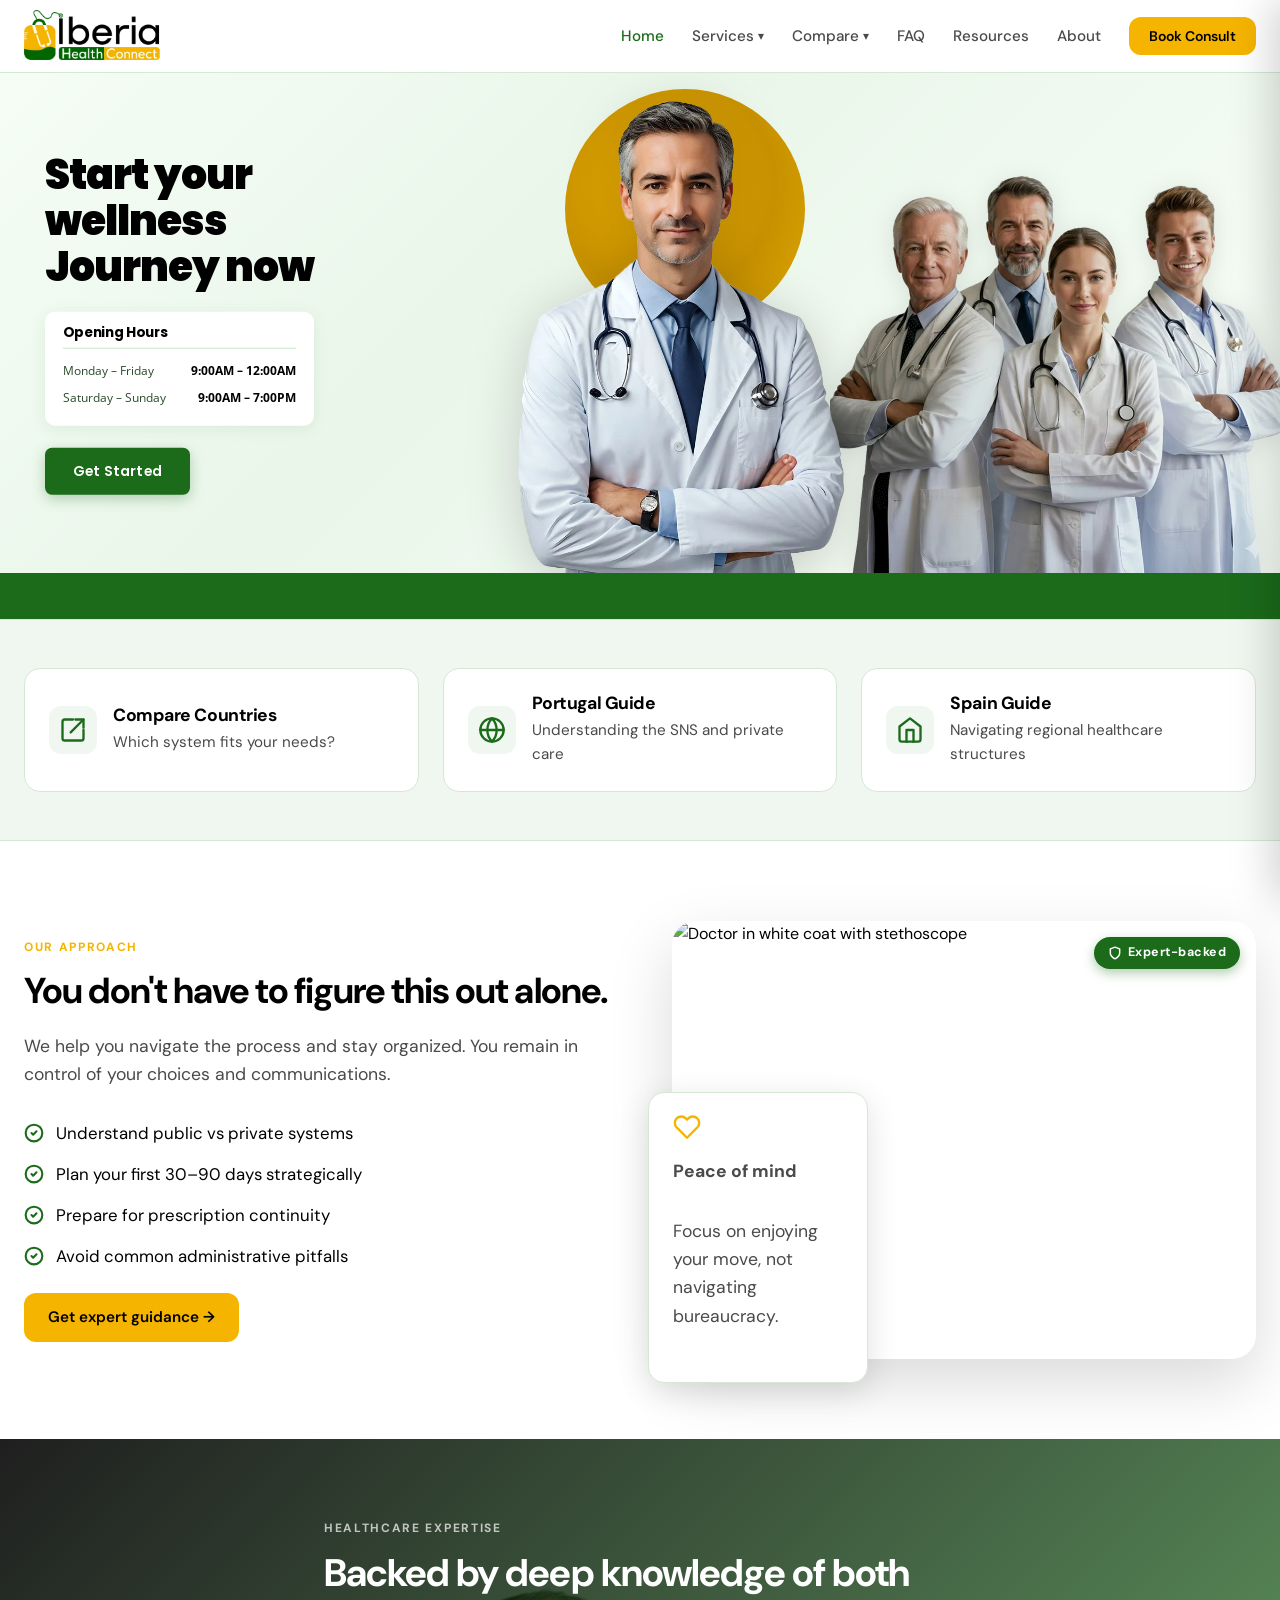
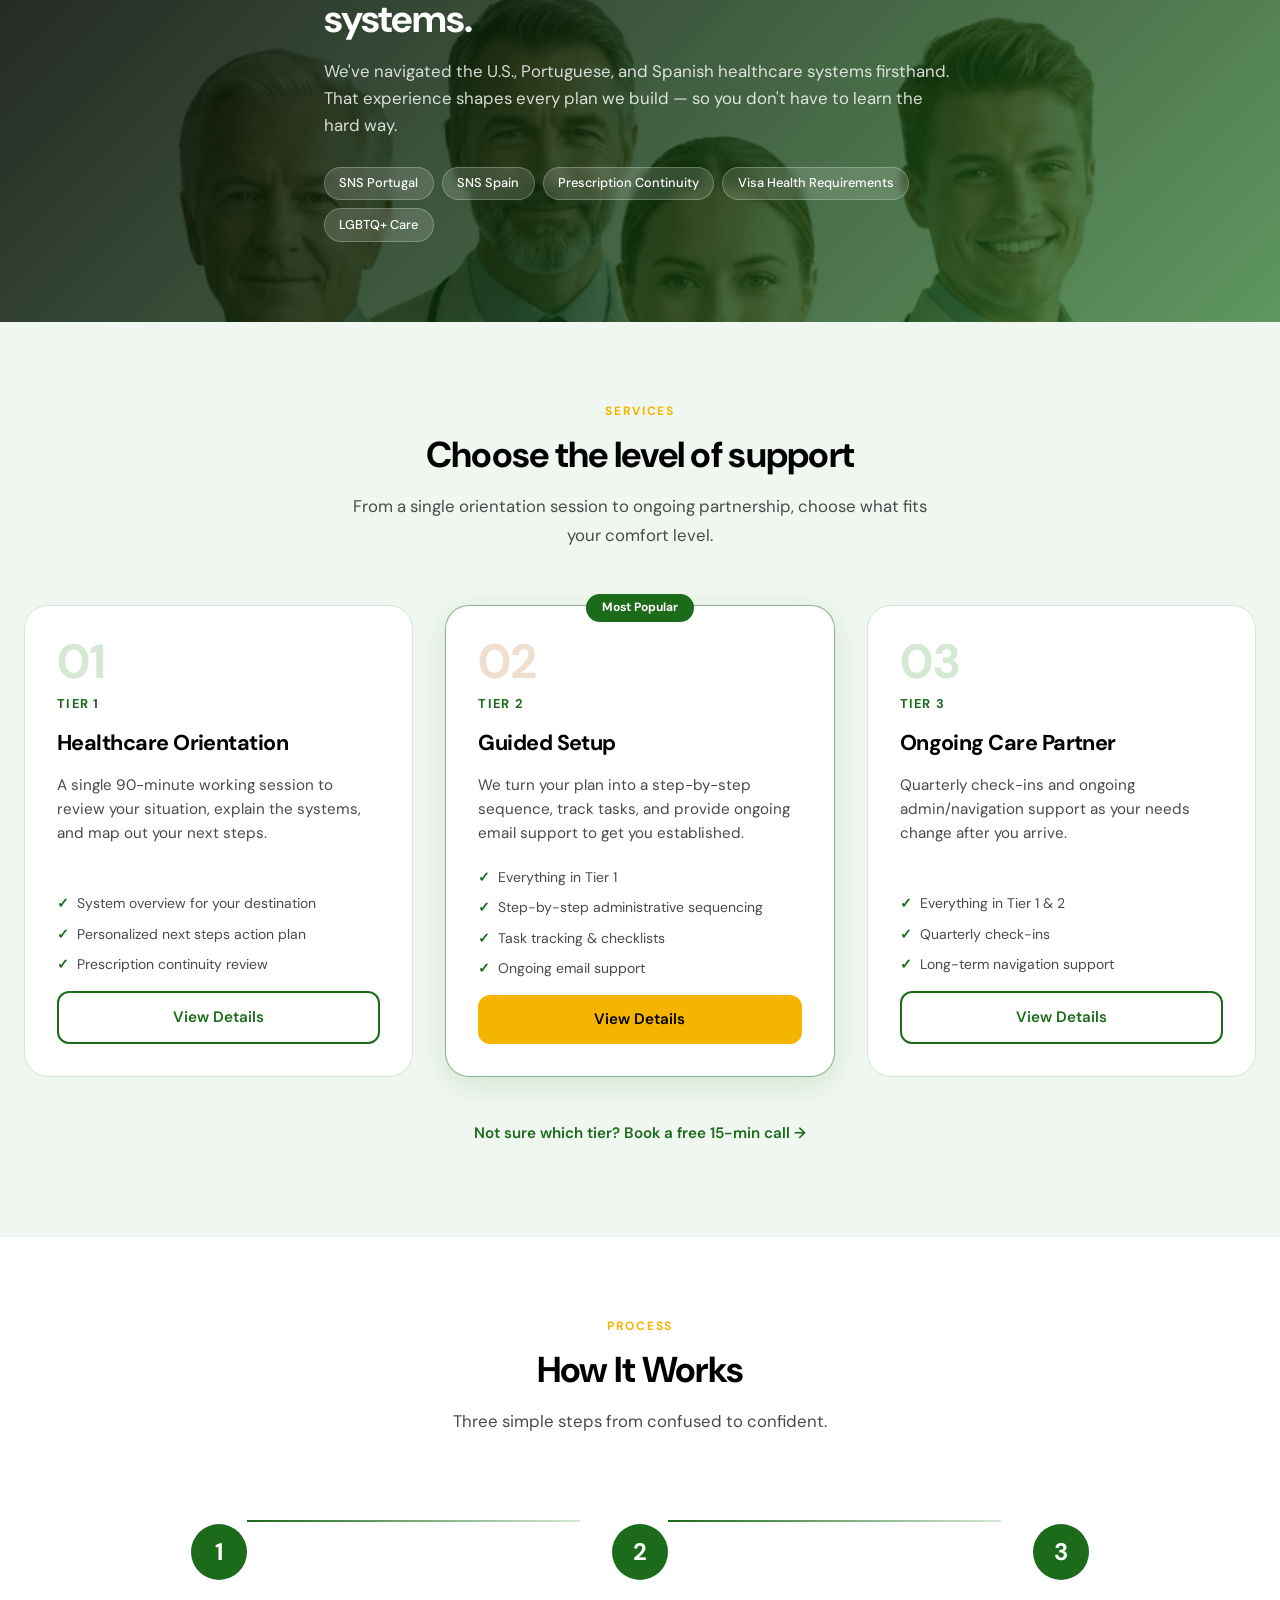
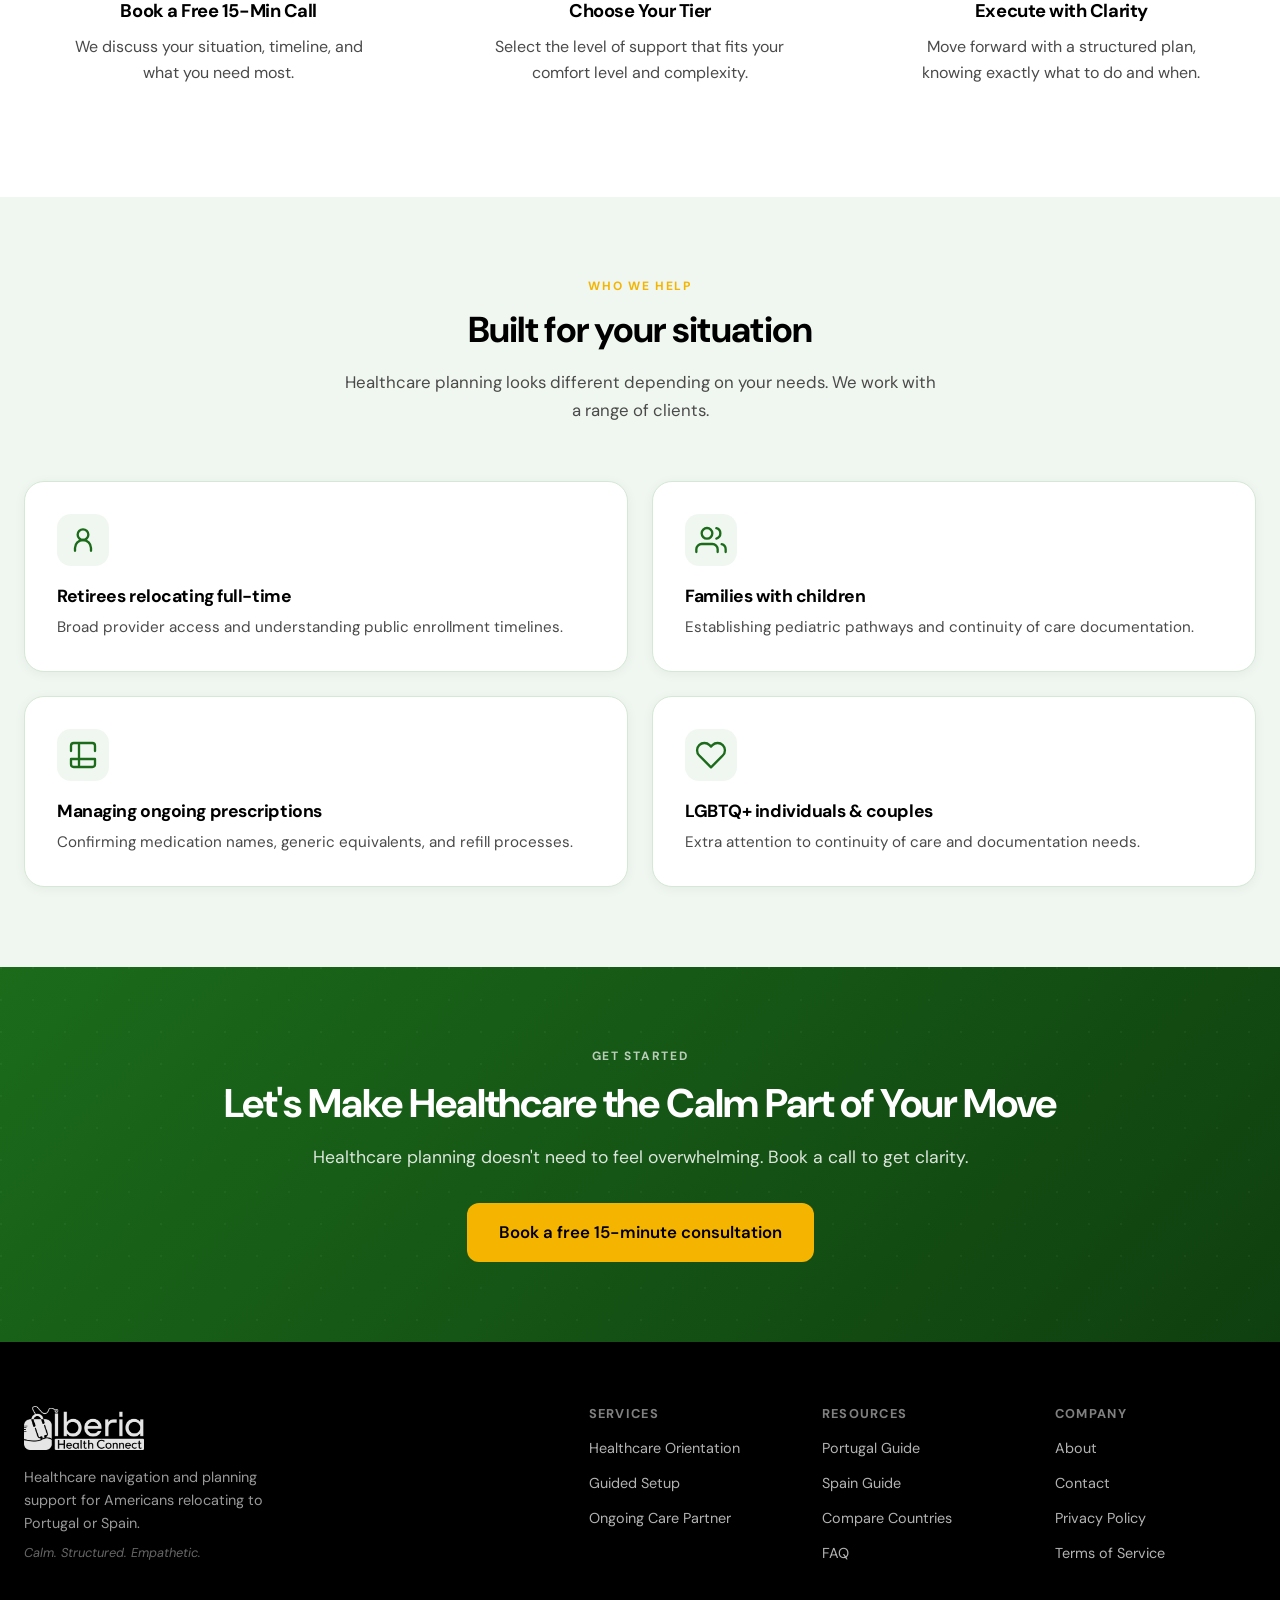
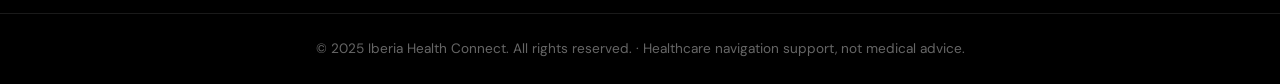
==== index.html @ 602926c0 "Apply Nekst font to all section headings across all pages" ====
<!DOCTYPE html>
<html lang="en">
<head>
  <meta charset="UTF-8" />
  <meta name="viewport" content="width=device-width, initial-scale=1.0" />
  <link rel="icon" type="image/svg+xml" href="favicon.svg" />
  <title>Iberia Health Connect – Healthcare for Americans in Portugal & Spain</title>
  <link rel="preconnect" href="https://fonts.googleapis.com">
  <link rel="preconnect" href="https://fonts.gstatic.com" crossorigin>
  <link href="https://fonts.googleapis.com/css2?family=DM+Sans:ital,opsz,wght@0,9..40,300..700;1,9..40,300..700&family=Playfair+Display:ital,wght@0,400..900;1,400..900&family=Poppins:wght@400;600;700;800;900&family=Open+Sans:wght@400;500;600&display=swap" rel="stylesheet">
  <link href="https://fonts.cdnfonts.com/css/nekst" rel="stylesheet">
  <!-- Performance: preload critical assets -->
  <link rel="preload" as="image" href="images/Background.webp" type="image/webp">
  <link rel="preload" as="image" href="images/doctor.webp" type="image/webp">
  <link rel="stylesheet" href="css/style.css" />
</head>
<body>

  <!-- ═══ NAVBAR ═══ -->
  <header class="navbar" id="navbar">
    <div class="container nav-inner">
      <a href="index.html" class="nav-logo">
        <img src="images/IBERIA HEALTH.webp" alt="Iberia Health Connect" class="logo-img" />
      </a>
      <nav class="nav-links" id="navLinks">
        <a href="index.html" class="nav-link active">Home</a>
        <div class="nav-dropdown">
          <button class="nav-link dropdown-btn">Services <span class="chevron">▾</span></button>
          <div class="dropdown-menu">
            <a href="services/healthcare-orientation.html">Tier 1: Healthcare Orientation</a>
            <a href="services/guided-setup.html">Tier 2: Guided Setup</a>
            <a href="services/ongoing-care-partner.html">Tier 3: Ongoing Care Partner</a>
          </div>
        </div>
        <div class="nav-dropdown">
          <button class="nav-link dropdown-btn">Compare <span class="chevron">▾</span></button>
          <div class="dropdown-menu">
            <a href="portugal-vs-spain.html">Portugal vs Spain Comparison</a>
            <a href="portugal-guide.html">Portugal Healthcare Guide</a>
            <a href="spain-guide.html">Spain Healthcare Guide</a>
          </div>
        </div>
        <a href="faq.html" class="nav-link">FAQ</a>
        <a href="resources.html" class="nav-link">Resources</a>
        <a href="about.html" class="nav-link">About</a>
        <a href="contact.html" class="btn btn-accent nav-cta">Book Consult</a>
      </nav>
      <button class="hamburger" id="hamburger" aria-label="Toggle menu">
        <span></span><span></span><span></span>
      </button>
    </div>
  </header>

  <!-- Mobile drawer -->
  <div class="mobile-menu" id="mobileMenu" role="dialog" aria-label="Navigation menu">
    <div class="mobile-menu-header">
      <img src="images/IBERIA HEALTH.webp" alt="Iberia Health Connect" class="mobile-menu-logo" />
      <button class="mobile-menu-close" id="mobileClose" aria-label="Close menu">
        <svg xmlns="http://www.w3.org/2000/svg" width="20" height="20" viewBox="0 0 24 24" fill="none" stroke="currentColor" stroke-width="2.5" stroke-linecap="round" stroke-linejoin="round"><path d="M18 6 6 18"/><path d="m6 6 12 12"/></svg>
      </button>
    </div>
    <div class="mobile-menu-body">
      <div class="mobile-menu-cta">
        <a href="contact.html" class="btn btn-accent btn-block">Book a Free Consult</a>
      </div>
      <a href="index.html" class="mobile-link">Home</a>
      <div class="mobile-section-label">Services</div>
      <a href="services/healthcare-orientation.html" class="mobile-link">Tier 1: Healthcare Orientation</a>
      <a href="services/guided-setup.html" class="mobile-link">Tier 2: Guided Setup</a>
      <a href="services/ongoing-care-partner.html" class="mobile-link">Tier 3: Ongoing Care Partner</a>
      <div class="mobile-section-label">Compare</div>
      <a href="portugal-vs-spain.html" class="mobile-link">Portugal vs Spain</a>
      <a href="portugal-guide.html" class="mobile-link">Portugal Guide</a>
      <a href="spain-guide.html" class="mobile-link">Spain Guide</a>
      <div class="mobile-section-label">More</div>
      <a href="faq.html" class="mobile-link">FAQ</a>
      <a href="resources.html" class="mobile-link">Resources</a>
      <a href="about.html" class="mobile-link">About</a>
      <a href="contact.html" class="mobile-link">Contact</a>
    </div>
  </div>

  <!-- ═══ HERO ═══ -->
  <section class="hero" id="hero">

    <!-- Layer 1: yellow halo circle -->
    <div class="yellow-circle" aria-hidden="true"></div>

    <!-- Layer 2: group of doctors (right, behind solo) -->
    <img
      class="doc-group"
      src="images/Gemini_Generated_Image_xpxgpuxpxgpuxpxg copy (1).webp"
      alt="Medical team"
    />

    <!-- Layer 3: solo doctor (centre-right, front) -->
    <img
      class="doc-solo"
      src="images/doctor.webp"
      alt="Lead physician"
    />

    <!-- Far left: headline + opening hours + CTA -->
    <div class="hero-text">
      <h1>Start your<br>wellness<br>Journey now</h1>
      <div class="opening-hours">
        <h3>Opening Hours</h3>
        <table>
          <tr>
            <td>Monday – Friday</td>
            <td>9:00AM – 12:00AM</td>
          </tr>
          <tr>
            <td>Saturday – Sunday</td>
            <td>9:00AM – 7:00PM</td>
          </tr>
        </table>
      </div>
      <a href="contact.html" class="btn-start">Get Started</a>
    </div>

  </section>

  <!-- Bottom green strip -->
  <div class="green-strip" aria-hidden="true"></div>

  <!-- ═══ QUICK LINKS STRIP ═══ -->
  <section class="quick-links">
    <div class="container">
      <div class="quick-grid">
        <a href="portugal-vs-spain.html" class="quick-card reveal-up" style="animation-delay:.05s">
          <div class="quick-icon">
            <svg xmlns="http://www.w3.org/2000/svg" width="28" height="28" viewBox="0 0 24 24" fill="none" stroke="currentColor" stroke-width="2" stroke-linecap="round" stroke-linejoin="round" style="color:var(--primary)"><path d="M12 3H5a2 2 0 0 0-2 2v14a2 2 0 0 0 2 2h14a2 2 0 0 0 2-2v-7"/><path d="M14 3h7v7"/><path d="M10 14 21 3"/></svg>
          </div>
          <div>
            <h3>Compare Countries <span class="arrow">→</span></h3>
            <p>Which system fits your needs?</p>
          </div>
        </a>
        <a href="portugal-guide.html" class="quick-card reveal-up" style="animation-delay:.15s">
          <div class="quick-icon">
            <svg xmlns="http://www.w3.org/2000/svg" width="28" height="28" viewBox="0 0 24 24" fill="none" stroke="currentColor" stroke-width="2" stroke-linecap="round" stroke-linejoin="round" style="color:var(--primary)"><circle cx="12" cy="12" r="10"/><path d="M12 2a14.5 14.5 0 0 0 0 20 14.5 14.5 0 0 0 0-20"/><path d="M2 12h20"/></svg>
          </div>
          <div>
            <h3>Portugal Guide <span class="arrow">→</span></h3>
            <p>Understanding the SNS and private care</p>
          </div>
        </a>
        <a href="spain-guide.html" class="quick-card reveal-up" style="animation-delay:.25s">
          <div class="quick-icon">
            <svg xmlns="http://www.w3.org/2000/svg" width="28" height="28" viewBox="0 0 24 24" fill="none" stroke="currentColor" stroke-width="2" stroke-linecap="round" stroke-linejoin="round" style="color:var(--primary)"><path d="M3 9l9-7 9 7v11a2 2 0 0 1-2 2H5a2 2 0 0 1-2-2z"/><polyline points="9 22 9 12 15 12 15 22"/></svg>
          </div>
          <div>
            <h3>Spain Guide <span class="arrow">→</span></h3>
            <p>Navigating regional healthcare structures</p>
          </div>
        </a>
      </div>
    </div>
  </section>

  <!-- ═══ OUR APPROACH ═══ -->
  <section class="section" id="about-section">
    <div class="container two-col">
      <div class="col reveal-right">
        <div class="section-eyebrow">Our Approach</div>
        <h2 class="serif">You don't have to figure this out alone.</h2>
        <p class="text-muted">We help you navigate the process and stay organized. You remain in control of your choices and communications.</p>
        <ul class="check-list">
          <li>
            <svg xmlns="http://www.w3.org/2000/svg" width="20" height="20" viewBox="0 0 24 24" fill="none" stroke="currentColor" stroke-width="2.5" stroke-linecap="round" stroke-linejoin="round" style="color:var(--primary);flex-shrink:0;margin-top:2px"><circle cx="12" cy="12" r="10"/><path d="m9 12 2 2 4-4"/></svg>
            Understand public vs private systems
          </li>
          <li>
            <svg xmlns="http://www.w3.org/2000/svg" width="20" height="20" viewBox="0 0 24 24" fill="none" stroke="currentColor" stroke-width="2.5" stroke-linecap="round" stroke-linejoin="round" style="color:var(--primary);flex-shrink:0;margin-top:2px"><circle cx="12" cy="12" r="10"/><path d="m9 12 2 2 4-4"/></svg>
            Plan your first 30–90 days strategically
          </li>
          <li>
            <svg xmlns="http://www.w3.org/2000/svg" width="20" height="20" viewBox="0 0 24 24" fill="none" stroke="currentColor" stroke-width="2.5" stroke-linecap="round" stroke-linejoin="round" style="color:var(--primary);flex-shrink:0;margin-top:2px"><circle cx="12" cy="12" r="10"/><path d="m9 12 2 2 4-4"/></svg>
            Prepare for prescription continuity
          </li>
          <li>
            <svg xmlns="http://www.w3.org/2000/svg" width="20" height="20" viewBox="0 0 24 24" fill="none" stroke="currentColor" stroke-width="2.5" stroke-linecap="round" stroke-linejoin="round" style="color:var(--primary);flex-shrink:0;margin-top:2px"><circle cx="12" cy="12" r="10"/><path d="m9 12 2 2 4-4"/></svg>
            Avoid common administrative pitfalls
          </li>
        </ul>
        <a href="contact.html" class="btn btn-accent mt-6">Get expert guidance →</a>
      </div>
      <div class="col reveal-left">
        <div class="img-card">
          <img src="https://images.unsplash.com/photo-1612349317150-e413f6a5b16d?w=900&q=80" alt="Doctor in white coat with stethoscope" class="rounded-img" loading="lazy" />
          <div class="expert-badge">
            <svg xmlns="http://www.w3.org/2000/svg" width="14" height="14" viewBox="0 0 24 24" fill="none" stroke="currentColor" stroke-width="2.5" stroke-linecap="round" stroke-linejoin="round"><path d="M12 22s8-4 8-10V5l-8-3-8 3v7c0 6 8 10 8 10z"/></svg>
            Expert-backed
          </div>
          <div class="float-badge">
            <div class="float-badge-icon">
              <svg xmlns="http://www.w3.org/2000/svg" width="28" height="28" viewBox="0 0 24 24" fill="none" stroke="currentColor" stroke-width="2" stroke-linecap="round" stroke-linejoin="round" style="color:var(--accent)"><path d="M20.84 4.61a5.5 5.5 0 0 0-7.78 0L12 5.67l-1.06-1.06a5.5 5.5 0 0 0-7.78 7.78l1.06 1.06L12 21.23l7.78-7.78 1.06-1.06a5.5 5.5 0 0 0 0-7.78z"/></svg>
            </div>
            <p class="badge-title">Peace of mind</p>
            <p class="badge-sub">Focus on enjoying your move, not navigating bureaucracy.</p>
          </div>
        </div>
      </div>
    </div>
  </section>

  <!-- ═══ EXPERTISE BANNER ═══ -->
  <section class="expertise-banner">
    <div class="expertise-bg">
      <img src="images/Gemini_Generated_Image_xpxgpuxpxgpuxpxg copy (1).webp" alt="Healthcare professionals" class="expertise-img" loading="lazy" />
      <div class="expertise-overlay"></div>
    </div>
    <div class="container expertise-content">
      <div class="expertise-text reveal-up">
        <div class="section-eyebrow light">Healthcare Expertise</div>
        <h2 class="serif expertise-title">Backed by deep knowledge of both systems.</h2>
        <p>We've navigated the U.S., Portuguese, and Spanish healthcare systems firsthand. That experience shapes every plan we build — so you don't have to learn the hard way.</p>
        <div class="expertise-pills">
          <span class="pill">SNS Portugal</span>
          <span class="pill">SNS Spain</span>
          <span class="pill">Prescription Continuity</span>
          <span class="pill">Visa Health Requirements</span>
          <span class="pill">LGBTQ+ Care</span>
        </div>
      </div>
    </div>
  </section>

  <!-- ═══ SERVICES TIERS ═══ -->
  <section class="section bg-secondary" id="services">
    <div class="container">
      <div class="section-header reveal-up">
        <div class="section-eyebrow">Services</div>
        <h2 class="serif">Choose the level of support</h2>
        <p class="text-muted">From a single orientation session to ongoing partnership, choose what fits your comfort level.</p>
      </div>
      <div class="tiers-grid">
        <div class="tier-card reveal-up" style="animation-delay:.05s">
          <div class="tier-num">01</div>
          <div class="tier-label">Tier 1</div>
          <h3>Healthcare Orientation</h3>
          <p>A single 90-minute working session to review your situation, explain the systems, and map out your next steps.</p>
          <ul class="tier-features">
            <li>System overview for your destination</li>
            <li>Personalized next steps action plan</li>
            <li>Prescription continuity review</li>
          </ul>
          <a href="services/healthcare-orientation.html" class="btn btn-outline mt-auto">View Details</a>
        </div>
        <div class="tier-card tier-featured reveal-up" style="animation-delay:.15s">
          <div class="most-popular">Most Popular</div>
          <div class="tier-num accent">02</div>
          <div class="tier-label">Tier 2</div>
          <h3>Guided Setup</h3>
          <p>We turn your plan into a step-by-step sequence, track tasks, and provide ongoing email support to get you established.</p>
          <ul class="tier-features">
            <li>Everything in Tier 1</li>
            <li>Step-by-step administrative sequencing</li>
            <li>Task tracking &amp; checklists</li>
            <li>Ongoing email support</li>
          </ul>
          <a href="services/guided-setup.html" class="btn btn-accent mt-auto">View Details</a>
        </div>
        <div class="tier-card reveal-up" style="animation-delay:.25s">
          <div class="tier-num">03</div>
          <div class="tier-label">Tier 3</div>
          <h3>Ongoing Care Partner</h3>
          <p>Quarterly check-ins and ongoing admin/navigation support as your needs change after you arrive.</p>
          <ul class="tier-features">
            <li>Everything in Tier 1 &amp; 2</li>
            <li>Quarterly check-ins</li>
            <li>Long-term navigation support</li>
          </ul>
          <a href="services/ongoing-care-partner.html" class="btn btn-outline mt-auto">View Details</a>
        </div>
      </div>
      <div class="text-center mt-8">
        <a href="contact.html" class="btn btn-ghost">Not sure which tier? Book a free 15-min call →</a>
      </div>
    </div>
  </section>

  <!-- ═══ HOW IT WORKS ═══ -->
  <section class="section" id="how">
    <div class="container">
      <div class="section-header reveal-up">
        <div class="section-eyebrow">Process</div>
        <h2 class="serif">How It Works</h2>
        <p class="text-muted">Three simple steps from confused to confident.</p>
      </div>
      <div class="steps-grid">
        <div class="step reveal-up" style="animation-delay:.05s">
          <div class="step-num">1</div>
          <div class="step-connector"></div>
          <h4>Book a Free 15-Min Call</h4>
          <p>We discuss your situation, timeline, and what you need most.</p>
        </div>
        <div class="step reveal-up" style="animation-delay:.15s">
          <div class="step-num">2</div>
          <div class="step-connector"></div>
          <h4>Choose Your Tier</h4>
          <p>Select the level of support that fits your comfort level and complexity.</p>
        </div>
        <div class="step reveal-up" style="animation-delay:.25s">
          <div class="step-num">3</div>
          <h4>Execute with Clarity</h4>
          <p>Move forward with a structured plan, knowing exactly what to do and when.</p>
        </div>
      </div>
    </div>
  </section>

  <!-- ═══ WHO WE HELP ═══ -->
  <section class="section bg-secondary">
    <div class="container">
      <div class="section-header reveal-up">
        <div class="section-eyebrow">Who We Help</div>
        <h2 class="serif">Built for your situation</h2>
        <p class="text-muted">Healthcare planning looks different depending on your needs. We work with a range of clients.</p>
      </div>
      <div class="who-grid">
        <div class="who-card reveal-up" style="animation-delay:.05s">
          <div class="who-icon">
            <svg xmlns="http://www.w3.org/2000/svg" width="32" height="32" viewBox="0 0 24 24" fill="none" stroke="currentColor" stroke-width="1.75" stroke-linecap="round" stroke-linejoin="round" style="color:var(--primary)"><circle cx="12" cy="8" r="4"/><path d="M6 20v-2a6 6 0 0 1 12 0v2"/></svg>
          </div>
          <h4>Retirees relocating full-time</h4>
          <p>Broad provider access and understanding public enrollment timelines.</p>
        </div>
        <div class="who-card reveal-up" style="animation-delay:.1s">
          <div class="who-icon">
            <svg xmlns="http://www.w3.org/2000/svg" width="32" height="32" viewBox="0 0 24 24" fill="none" stroke="currentColor" stroke-width="1.75" stroke-linecap="round" stroke-linejoin="round" style="color:var(--primary)"><path d="M17 21v-2a4 4 0 0 0-4-4H5a4 4 0 0 0-4 4v2"/><circle cx="9" cy="7" r="4"/><path d="M23 21v-2a4 4 0 0 0-3-3.87"/><path d="M16 3.13a4 4 0 0 1 0 7.75"/></svg>
          </div>
          <h4>Families with children</h4>
          <p>Establishing pediatric pathways and continuity of care documentation.</p>
        </div>
        <div class="who-card reveal-up" style="animation-delay:.15s">
          <div class="who-icon">
            <svg xmlns="http://www.w3.org/2000/svg" width="32" height="32" viewBox="0 0 24 24" fill="none" stroke="currentColor" stroke-width="1.75" stroke-linecap="round" stroke-linejoin="round" style="color:var(--primary)"><path d="M9 3H5a2 2 0 0 0-2 2v4m6-6h10a2 2 0 0 1 2 2v4M9 3v18m0 0h10a2 2 0 0 0 2-2v-4M9 21H5a2 2 0 0 1-2-2v-4m0 0h18"/></svg>
          </div>
          <h4>Managing ongoing prescriptions</h4>
          <p>Confirming medication names, generic equivalents, and refill processes.</p>
        </div>
        <div class="who-card reveal-up" style="animation-delay:.2s">
          <div class="who-icon">
            <svg xmlns="http://www.w3.org/2000/svg" width="32" height="32" viewBox="0 0 24 24" fill="none" stroke="currentColor" stroke-width="1.75" stroke-linecap="round" stroke-linejoin="round" style="color:var(--primary)"><path d="M20.84 4.61a5.5 5.5 0 0 0-7.78 0L12 5.67l-1.06-1.06a5.5 5.5 0 0 0-7.78 7.78l1.06 1.06L12 21.23l7.78-7.78 1.06-1.06a5.5 5.5 0 0 0 0-7.78z"/></svg>
          </div>
          <h4>LGBTQ+ individuals &amp; couples</h4>
          <p>Extra attention to continuity of care and documentation needs.</p>
        </div>
      </div>
    </div>
  </section>

  <!-- ═══ CTA BANNER ═══ -->
  <section class="cta-banner">
    <div class="cta-bg-pattern"></div>
    <div class="container text-center">
      <div class="reveal-up">
        <div class="section-eyebrow light">Get Started</div>
        <h2 class="serif cta-title">Let's Make Healthcare the Calm Part of Your Move</h2>
        <p>Healthcare planning doesn't need to feel overwhelming. Book a call to get clarity.</p>
        <a href="contact.html" class="btn btn-accent btn-lg pulse-glow">Book a free 15-minute consultation</a>
      </div>
    </div>
  </section>

  <!-- ═══ FOOTER ═══ -->
  <footer class="footer">
    <div class="container footer-inner">
      <div class="footer-brand">
        <img src="images/Logo PNG (1).webp" alt="Iberia Health Connect" class="footer-logo" />
        <p>Healthcare navigation and planning support for Americans relocating to Portugal or Spain.</p>
        <div class="footer-tagline">Calm. Structured. Empathetic.</div>
      </div>
      <div class="footer-links">
        <div class="footer-col">
          <h5>Services</h5>
          <a href="services/healthcare-orientation.html">Healthcare Orientation</a>
          <a href="services/guided-setup.html">Guided Setup</a>
          <a href="services/ongoing-care-partner.html">Ongoing Care Partner</a>
        </div>
        <div class="footer-col">
          <h5>Resources</h5>
          <a href="portugal-guide.html">Portugal Guide</a>
          <a href="spain-guide.html">Spain Guide</a>
          <a href="portugal-vs-spain.html">Compare Countries</a>
          <a href="faq.html">FAQ</a>
        </div>
        <div class="footer-col">
          <h5>Company</h5>
          <a href="about.html">About</a>
          <a href="contact.html">Contact</a>
          <a href="privacy.html">Privacy Policy</a>
          <a href="terms.html">Terms of Service</a>
        </div>
      </div>
    </div>
    <div class="footer-bottom">
      <p>© 2025 Iberia Health Connect. All rights reserved. · Healthcare navigation support, not medical advice.</p>
    </div>
  </footer>

  <script src="js/main.js"></script>
</body>
</html>
---- css/style.css ----
/* ===== THEME VARIABLES ===== */
:root {
  --background: #ffffff;
  --foreground: #000000;
  --card: #ffffff;
  --card-foreground: #000000;
  --primary: #1b6b1b;
  --primary-foreground: #ffffff;
  --secondary: #f0f7f0;
  --secondary-foreground: #000000;
  --muted: #f0f7f0;
  --muted-foreground: #4a4a4a;
  --accent: #f5b400;
  --accent-foreground: #000000;
  --border: #d4e8d4;
  --radius: 0.75rem;
  --font-sans: 'DM Sans', sans-serif;
  --font-serif: 'Nekst', 'DM Sans', sans-serif;
}

/* ===== RESET ===== */
*, *::before, *::after { box-sizing: border-box; margin: 0; padding: 0; }
html { scroll-behavior: smooth; }
body {
  font-family: var(--font-sans);
  background: var(--background);
  color: var(--foreground);
  line-height: 1.6;
  -webkit-font-smoothing: antialiased;
  overflow-x: hidden;
}
img { max-width: 100%; display: block; }
a { color: inherit; text-decoration: none; }
h1,h2,h3,h4,h5,h6 { font-family: var(--font-serif); letter-spacing: -0.025em; line-height: 1.2; }

/* ===== LAYOUT ===== */
.container { max-width: 1280px; margin: 0 auto; padding: 0 1.5rem; }
.section { padding: 5rem 0; }
.bg-secondary { background: var(--secondary); }
.text-center { text-align: center; }
.text-muted { color: var(--muted-foreground); }
.mt-auto { margin-top: auto; }
.mt-8 { margin-top: 2rem; }
.section-header { text-align: center; margin-bottom: 3.5rem; }
.section-header h2 { font-size: 2.25rem; margin-bottom: 1rem; }
.section-header p { font-size: 1.125rem; color: var(--muted-foreground); max-width: 600px; margin: 0 auto; }
.serif { font-family: var(--font-serif); }
.two-col { display: grid; grid-template-columns: 1fr 1fr; gap: 4rem; align-items: center; }

/* ===== BUTTONS ===== */
.btn {
  display: inline-flex; align-items: center; justify-content: center;
  padding: 0.75rem 1.5rem; border-radius: var(--radius);
  font-family: var(--font-sans); font-weight: 600; font-size: 0.95rem;
  cursor: pointer; transition: all 0.2s; border: none; text-decoration: none;
}
.btn-accent { background: var(--accent); color: var(--accent-foreground); }
.btn-accent:hover { background: #d49e00; transform: translateY(-1px); box-shadow: 0 4px 12px rgba(245,180,0,0.35); }
.btn-outline { background: transparent; color: var(--primary); border: 2px solid var(--primary); }
.btn-outline:hover { background: var(--primary); color: white; }
.btn-ghost { background: transparent; color: var(--primary); font-weight: 600; }
.btn-ghost:hover { color: var(--accent); }
.btn-lg { padding: 1rem 2rem; font-size: 1.05rem; }
.btn-block { display: block; width: 100%; text-align: center; }

/* ===== NAVBAR ===== */
.navbar {
  position: sticky; top: 0; z-index: 100;
  background: rgba(255,255,255,0.95); backdrop-filter: blur(12px);
  border-bottom: 1px solid var(--border);
}
.nav-inner {
  display: flex; align-items: center; justify-content: space-between;
  height: 72px;
}
.nav-logo { display: flex; align-items: center; }
.logo-img { height: 52px; width: auto; object-fit: contain; }
.nav-links { display: flex; align-items: center; gap: 1.75rem; }
.nav-link {
  font-weight: 500; color: var(--muted-foreground); font-size: 0.95rem;
  transition: color 0.2s; background: none; border: none; cursor: pointer;
  font-family: var(--font-sans);
}
.nav-link:hover, .nav-link.active { color: var(--primary); }
.nav-cta { padding: 0.5rem 1.25rem; font-size: 0.875rem; }

/* Dropdown */
.nav-dropdown { position: relative; }
.dropdown-btn { display: flex; align-items: center; gap: 0.25rem; }
.chevron { font-size: 0.75rem; transition: transform 0.2s; }
.nav-dropdown:hover .chevron { transform: rotate(180deg); }
.dropdown-menu {
  position: absolute; top: 100%; left: 0;
  background: var(--card); border: 1px solid var(--border);
  border-radius: var(--radius); box-shadow: 0 8px 32px rgba(0,0,0,0.12);
  min-width: 260px; padding: 0.5rem; display: flex; flex-direction: column; gap: 0.25rem;
  opacity: 0; pointer-events: none; transform: translateY(4px);
  transition: opacity 0.2s, transform 0.2s;
  transition-delay: 0s;
  z-index: 50;
  /* Invisible top padding bridges the gap so cursor doesn't leave the hover zone */
  padding-top: 0.75rem;
  margin-top: 0;
}
/* Small pseudo-element bridge fills any gap between button and menu */
.nav-dropdown::after {
  content: '';
  position: absolute;
  top: 100%;
  left: 0;
  width: 100%;
  height: 12px;
}
.nav-dropdown:hover .dropdown-menu {
  opacity: 1;
  pointer-events: auto;
  transform: translateY(0);
  transition-delay: 0s;
}
/* Delay closing so cursor has time to reach the menu */
.nav-dropdown:not(:hover) .dropdown-menu {
  transition-delay: 0.18s;
}
.dropdown-menu a {
  padding: 0.75rem 1rem; border-radius: 0.5rem; font-size: 0.875rem;
  font-weight: 500; color: var(--foreground); transition: background 0.15s;
}
.dropdown-menu a:hover { background: var(--secondary); }

/* Hamburger */
.hamburger { display: none; flex-direction: column; gap: 5px; background: none; border: none; cursor: pointer; padding: 4px; }
.hamburger span { display: block; width: 24px; height: 2px; background: var(--foreground); border-radius: 2px; transition: all 0.3s; }
.hamburger.open span:nth-child(1) { transform: translateY(7px) rotate(45deg); }
.hamburger.open span:nth-child(2) { opacity: 0; }
.hamburger.open span:nth-child(3) { transform: translateY(-7px) rotate(-45deg); }

/* Mobile menu — slide from right drawer */
.mobile-menu {
  position: fixed;
  top: 0; right: 0;
  width: min(320px, 85vw);
  height: 100%;
  max-height: 100vh;
  max-height: 100dvh;
  background: var(--card);
  box-shadow: -8px 0 40px rgba(0,0,0,0.18);
  z-index: 200;
  display: flex;
  flex-direction: column;
  padding: 0;
  overflow: hidden;
  transform: translateX(100%);
  transition: transform 0.32s cubic-bezier(0.4, 0, 0.2, 1);
  pointer-events: none;
}
.mobile-menu.open {
  transform: translateX(0);
  pointer-events: auto;
}
.mobile-menu-header {
  display: flex;
  align-items: center;
  justify-content: space-between;
  padding: 1.25rem 1.5rem;
  border-bottom: 1px solid var(--border);
  flex-shrink: 0;
  min-height: 68px;
}
.mobile-menu-logo { height: 36px; width: auto; object-fit: contain; }
.mobile-menu-close {
  background: none; border: none; cursor: pointer;
  width: 36px; height: 36px; border-radius: 0.5rem;
  display: flex; align-items: center; justify-content: center;
  color: var(--foreground); transition: background 0.15s;
}
.mobile-menu-close:hover { background: var(--secondary); }
.mobile-menu-body {
  flex: 1;
  min-height: 0; /* critical — allows flex child to scroll */
  padding: 1.25rem 1.5rem;
  padding-bottom: max(1.5rem, env(safe-area-inset-bottom));
  display: flex;
  flex-direction: column;
  gap: 0.15rem;
  overflow-y: scroll;
  -webkit-overflow-scrolling: touch;
  overscroll-behavior: contain;
}
.mobile-menu-cta {
  margin-bottom: 1.25rem;
}
.mobile-section-label {
  font-size: 0.7rem; font-weight: 700;
  text-transform: uppercase; letter-spacing: 0.12em;
  color: var(--muted-foreground);
  padding: 1rem 0 0.4rem;
}
.mobile-link {
  display: block;
  padding: 0.7rem 0.75rem;
  font-weight: 500; font-size: 0.95rem;
  color: var(--foreground);
  border-radius: 0.5rem;
  transition: background 0.15s, color 0.15s;
}
.mobile-link:hover { background: var(--secondary); color: var(--primary); }
.mobile-link.active { color: var(--primary); font-weight: 600; }

/* Backdrop */
.mobile-backdrop {
  position: fixed; inset: 0;
  background: rgba(0,0,0,0.45);
  z-index: 199;
  opacity: 0;
  pointer-events: none;
  transition: opacity 0.32s ease;
  backdrop-filter: blur(2px);
}
.mobile-backdrop.open {
  opacity: 1;
  pointer-events: auto;
}

/* ===== HERO ===== */
.hero {
  position: relative;
  overflow: hidden;
}
.hero-bg {
  position: absolute;
  inset: 0;
  z-index: 0;
}
.hero-bg-img { width: 100%; height: 100%; object-fit: cover; object-position: center; }
.hero-overlay {
  position: absolute; inset: 0;
  background: linear-gradient(
    100deg,
    rgba(0,0,0,0.88) 0%,
    rgba(0,0,0,0.80) 45%,
    rgba(0,0,0,0.30) 75%,
    rgba(0,0,0,0.05) 100%
  );
  z-index: 1;
}

/* Split layout */
.hero-split {
  position: relative;
  z-index: 2;
  display: grid;
  grid-template-columns: 1fr 1fr;
  align-items: center;
  min-height: 100vh;
  padding: 0 1.5rem;
  width: 100%;
  max-width: 1280px;
  margin: 0 auto;
}

/* Left col */
.hero-text-col {
  max-width: 580px;
  padding: 7rem 0;
}
.hero-title {
  font-size: clamp(2.6rem, 4.8vw, 4rem);
  color: white; font-weight: 700;
  line-height: 1.1; margin-bottom: 1.5rem;
  text-shadow: 0 2px 16px rgba(0,0,0,0.4);
}
.hero-title em { font-style: italic; color: var(--accent); }
.hero-sub {
  font-size: clamp(1rem, 1.6vw, 1.15rem);
  color: rgba(255,255,255,0.82); margin-bottom: 2.5rem;
  font-weight: 300; line-height: 1.75; max-width: 460px;
}
.hero-actions { display: flex; flex-wrap: wrap; gap: 1rem; align-items: center; margin-bottom: 3rem; }

/* Right col — doctor bleeds to bottom */
.hero-mockup-col {
  position: relative;
  align-self: stretch;
  display: flex;
  align-items: flex-end;
  justify-content: center;
}
.hero-mockup-wrap {
  position: relative;
  display: flex;
  align-items: flex-end;
  justify-content: center;
  height: 100%;
}

/* Doctor — tall, flush to bottom, bleeds out */
.hero-doctor-card {
  position: relative;
  z-index: 3;
}
.hero-doctor-img {
  display: block;
  height: 95vh;
  width: auto;
  max-width: none;
  object-fit: contain;
  object-position: bottom center;
  mix-blend-mode: screen;
  filter: drop-shadow(-8px 0 40px rgba(0,0,0,0.5));
  margin-bottom: -4px; /* flush to bottom edge */
}

/* Floating cards */
.hero-float-card {
  position: absolute;
  background: rgba(255,255,255,0.96);
  border-radius: 1rem;
  padding: 0.85rem 1.1rem;
  box-shadow: 0 8px 32px rgba(0,0,0,0.18);
  border: 1px solid rgba(255,255,255,0.5);
  backdrop-filter: blur(16px);
  display: flex;
  align-items: center;
  gap: 0.65rem;
  z-index: 4;
}
.hero-float-trust {
  top: 18%; right: 2rem;
  min-width: 185px;
}
.hero-float-checklist {
  bottom: 22%; left: -1rem;
  flex-direction: column;
  align-items: flex-start;
  min-width: 195px;
  gap: 0;
}
.hero-float-icon {
  width: 34px; height: 34px; border-radius: 0.5rem;
  display: flex; align-items: center; justify-content: center;
  flex-shrink: 0;
}
.hero-float-icon.green { background: #d4edda; }
.hero-float-title { font-weight: 700; font-size: 0.83rem; color: #1c1917; line-height: 1.2; }
.hero-float-sub { font-size: 0.72rem; color: var(--muted-foreground); margin-top: 0.15rem; }
.hero-float-item {
  display: flex; align-items: center; gap: 0.45rem;
  font-size: 0.76rem; font-weight: 500; color: #1c1917;
  line-height: 1.4; padding: 0.2rem 0;
}

/* Free consult pill */
.hero-float-pill {
  position: absolute;
  bottom: 28%; right: 1.5rem;
  background: var(--accent);
  color: #000000;
  padding: 0.5rem 1.1rem;
  border-radius: 999px;
  font-size: 0.76rem; font-weight: 700;
  display: flex; align-items: center; gap: 0.4rem;
  box-shadow: 0 4px 20px rgba(245,180,0,0.45);
  white-space: nowrap;
  z-index: 4;
}

/* ===== QUICK LINKS ===== */
.quick-links { padding: 3rem 0; background: var(--secondary); border-top: 1px solid var(--border); border-bottom: 1px solid var(--border); }
.quick-grid { display: grid; grid-template-columns: repeat(3, 1fr); gap: 1.5rem; }
.quick-card {
  background: var(--card); padding: 1.5rem; border-radius: 1rem;
  border: 1px solid var(--border); transition: all 0.2s;
}
.quick-card:hover { box-shadow: 0 8px 24px rgba(0,0,0,0.08); border-color: rgba(27,107,27,0.3); transform: translateY(-2px); }
.quick-card h3 { font-size: 1.2rem; margin-bottom: 0.5rem; display: flex; justify-content: space-between; align-items: center; }
.quick-card:hover h3 { color: var(--primary); }
.quick-card p { color: var(--muted-foreground); font-size: 0.95rem; }
.arrow { opacity: 0; transform: translateX(-6px); transition: all 0.2s; }
.quick-card:hover .arrow { opacity: 1; transform: translateX(0); }

/* ===== TWO COL ===== */
.col h2 { font-size: 2.25rem; margin-bottom: 1.25rem; }
.col p { font-size: 1.1rem; color: var(--muted-foreground); margin-bottom: 2rem; }
.check-list { list-style: none; display: flex; flex-direction: column; gap: 1rem; }
.check-list li { display: flex; align-items: flex-start; gap: 0.75rem; font-size: 1.05rem; line-height: 1.5; }

/* Image card */
.img-card { position: relative; }
.rounded-img { border-radius: 1.5rem; width: 100%; aspect-ratio: 4/3; object-fit: cover; box-shadow: 0 24px 64px rgba(0,0,0,0.15); }
.float-badge {
  position: absolute; bottom: -1.5rem; left: -1.5rem;
  background: var(--card); padding: 1.25rem 1.5rem; border-radius: 1rem;
  box-shadow: 0 8px 32px rgba(0,0,0,0.12); border: 1px solid var(--border);
  max-width: 220px;
}
.float-badge svg { color: var(--accent); margin-bottom: 0.5rem; }
.badge-title { font-weight: 700; font-size: 0.95rem; margin-bottom: 0.25rem; }
.badge-sub { font-size: 0.8rem; color: var(--muted-foreground); }

/* ===== TIERS ===== */
.tiers-grid { display: grid; grid-template-columns: repeat(3, 1fr); gap: 2rem; align-items: start; }
.tier-card {
  background: var(--card); border-radius: 1.5rem; padding: 2rem;
  border: 1px solid var(--border); display: flex; flex-direction: column;
  gap: 1rem; height: 100%; position: relative;
}
.tier-featured {
  border-color: rgba(27,107,27,0.5); box-shadow: 0 8px 32px rgba(27,107,27,0.12);
  transform: scale(1.04); z-index: 1;
}
.tier-label { font-size: 0.8rem; font-weight: 700; text-transform: uppercase; letter-spacing: 0.1em; color: var(--primary); }
.tier-card h3 { font-size: 1.35rem; }
.tier-card p { color: var(--muted-foreground); font-size: 0.95rem; flex: 1; }
.most-popular {
  position: absolute; top: -0.75rem; left: 50%; transform: translateX(-50%);
  background: var(--primary); color: white; font-size: 0.75rem; font-weight: 700;
  padding: 0.25rem 1rem; border-radius: 999px; white-space: nowrap;
}


/* ===== HOW IT WORKS ===== */
.steps-grid { display: grid; grid-template-columns: repeat(3, 1fr); gap: 2rem; }
.step { text-align: center; padding: 2rem; }
.step-num {
  width: 56px; height: 56px; border-radius: 50%; background: var(--primary);
  color: white; font-size: 1.5rem; font-weight: 700; display: flex;
  align-items: center; justify-content: center; margin: 0 auto 1.25rem;
}
.step h4 { font-size: 1.15rem; margin-bottom: 0.75rem; }
.step p { color: var(--muted-foreground); }

/* ===== CTA BANNER ===== */
.cta-banner {
  background: linear-gradient(135deg, var(--primary) 0%, #0f3f0f 100%);
  color: white; padding: 5rem 0; text-align: center;
}
.cta-title { font-size: 2.5rem; color: white; margin-bottom: 1rem; }
.cta-banner p { font-size: 1.1rem; color: rgba(255,255,255,0.85); margin-bottom: 2rem; }

/* ===== FOOTER ===== */
.footer { background: var(--foreground); color: rgba(255,255,255,0.8); padding: 4rem 0 0; }
.footer-inner { display: grid; grid-template-columns: 1.5fr 2fr; gap: 4rem; padding-bottom: 3rem; }
.footer-brand p { font-size: 0.9rem; color: rgba(255,255,255,0.6); margin-top: 1rem; max-width: 280px; }
.footer-logo { height: 44px; filter: brightness(0) invert(1); opacity: 0.9; }
.footer-links { display: grid; grid-template-columns: repeat(3, 1fr); gap: 2rem; }
.footer-col { display: flex; flex-direction: column; gap: 0.75rem; }
.footer-col h5 { font-family: var(--font-sans); font-size: 0.8rem; font-weight: 700; text-transform: uppercase; letter-spacing: 0.1em; color: rgba(255,255,255,0.5); margin-bottom: 0.25rem; }
.footer-col a { font-size: 0.9rem; color: rgba(255,255,255,0.7); transition: color 0.2s; }
.footer-col a:hover { color: white; }
.footer-bottom { border-top: 1px solid rgba(255,255,255,0.1); padding: 1.5rem 0; text-align: center; }
.footer-bottom p { font-size: 0.85rem; color: rgba(255,255,255,0.4); }

/* ===== PAGE HERO (inner pages) ===== */
.page-hero { background: linear-gradient(135deg, var(--primary) 0%, #0f3f0f 100%); color: white; padding: 5rem 0 4rem; }
.page-hero h1 { font-size: clamp(2rem, 4vw, 3rem); color: white; margin-bottom: 1rem; }
.page-hero p { font-size: 1.15rem; color: rgba(255,255,255,0.85); max-width: 640px; }
.breadcrumb { font-size: 0.85rem; color: rgba(255,255,255,0.6); margin-bottom: 1rem; }
.breadcrumb a { color: rgba(255,255,255,0.7); }
.breadcrumb a:hover { color: white; }

/* ===== PROSE CONTENT ===== */
.prose-section { padding: 4rem 0; }
.prose-content { max-width: 800px; margin: 0 auto; }
.prose-content h2 { font-size: 1.75rem; margin: 2.5rem 0 1rem; }
.prose-content h3 { font-size: 1.35rem; margin: 2rem 0 0.75rem; }
.prose-content p { margin-bottom: 1.25rem; color: var(--muted-foreground); line-height: 1.75; }
.prose-content ul { padding-left: 1.5rem; margin-bottom: 1.25rem; }
.prose-content li { margin-bottom: 0.5rem; color: var(--muted-foreground); }

/* ===== ACCORDION / FAQ ===== */
.faq-list { max-width: 800px; margin: 0 auto; display: flex; flex-direction: column; gap: 1rem; }
.faq-item { background: var(--card); border: 1px solid var(--border); border-radius: var(--radius); overflow: hidden; }
.faq-question {
  width: 100%; text-align: left; padding: 1.25rem 1.5rem;
  background: none; border: none; cursor: pointer; font-family: var(--font-sans);
  font-size: 1rem; font-weight: 600; color: var(--foreground);
  display: flex; justify-content: space-between; align-items: center; gap: 1rem;
}
.faq-question:hover { color: var(--primary); }
.faq-icon { font-size: 1.25rem; transition: transform 0.3s; flex-shrink: 0; color: var(--primary); }
.faq-item.open .faq-icon { transform: rotate(45deg); }
.faq-answer { max-height: 0; overflow: hidden; transition: max-height 0.35s ease; }
.faq-answer-inner { padding: 0 1.5rem 1.25rem; color: var(--muted-foreground); line-height: 1.7; }

/* ===== COMPARISON TABLE ===== */
.compare-table-wrap { overflow-x: auto; -webkit-overflow-scrolling: touch; width: 100%; }
.compare-table { width: 100%; min-width: 560px; border-collapse: collapse; margin: 2rem 0; }
.compare-table th { background: var(--primary); color: white; padding: 1rem 1.25rem; text-align: left; font-family: var(--font-sans); font-weight: 600; }
.compare-table td { padding: 0.875rem 1.25rem; border-bottom: 1px solid var(--border); font-size: 0.95rem; }
.compare-table tr:nth-child(even) td { background: var(--secondary); }
.compare-table tr:hover td { background: rgba(27,107,27,0.06); }

/* ===== CONTACT FORM ===== */
.contact-grid { display: grid; grid-template-columns: 1fr 1.2fr; gap: 4rem; align-items: start; }
.contact-info h2 { font-size: 2rem; margin-bottom: 1rem; }
.contact-info p { color: var(--muted-foreground); margin-bottom: 1.5rem; }
.contact-detail { display: flex; align-items: center; gap: 0.75rem; margin-bottom: 1rem; color: var(--muted-foreground); }
.form-card { background: var(--card); border: 1px solid var(--border); border-radius: 1.5rem; padding: 2.5rem; }
.form-group { margin-bottom: 1.25rem; }
.form-group label { display: block; font-weight: 600; font-size: 0.9rem; margin-bottom: 0.5rem; }
.form-group input, .form-group select, .form-group textarea {
  width: 100%; padding: 0.75rem 1rem; border: 1px solid var(--border);
  border-radius: var(--radius); font-family: var(--font-sans); font-size: 0.95rem;
  background: var(--background); color: var(--foreground); transition: border-color 0.2s;
}
.form-group input:focus, .form-group select:focus, .form-group textarea:focus {
  outline: none; border-color: var(--primary); box-shadow: 0 0 0 3px rgba(27,107,27,0.1);
}
.form-group textarea { resize: vertical; min-height: 120px; }
.form-row { display: grid; grid-template-columns: 1fr 1fr; gap: 1rem; }

/* ===== RESOURCES ===== */
.resources-grid { display: grid; grid-template-columns: repeat(3, 1fr); gap: 1.5rem; }
.resource-card { background: var(--card); border: 1px solid var(--border); border-radius: 1rem; padding: 1.75rem; transition: all 0.2s; }
.resource-card:hover { box-shadow: 0 8px 24px rgba(0,0,0,0.08); transform: translateY(-2px); }
.resource-tag { font-size: 0.75rem; font-weight: 700; text-transform: uppercase; letter-spacing: 0.08em; color: var(--accent); margin-bottom: 0.75rem; }
.resource-card h4 { font-size: 1.05rem; margin-bottom: 0.5rem; }
.resource-card p { font-size: 0.9rem; color: var(--muted-foreground); }
.resource-link { display: inline-flex; align-items: center; gap: 0.25rem; font-size: 0.875rem; font-weight: 600; color: var(--primary); margin-top: 1rem; }
.resource-link:hover { color: var(--accent); }

/* ===== ANIMATIONS ===== */
.animate-up { animation: fadeUp 0.6s ease both; }
.animate-right { animation: fadeRight 0.6s ease both; }
.animate-left { animation: fadeLeft 0.6s ease both; }
@keyframes fadeUp { from { opacity: 0; transform: translateY(24px); } to { opacity: 1; transform: translateY(0); } }
@keyframes fadeRight { from { opacity: 0; transform: translateX(-24px); } to { opacity: 1; transform: translateX(0); } }
@keyframes fadeLeft { from { opacity: 0; transform: translateX(24px); } to { opacity: 1; transform: translateX(0); } }

/* ===== TIER EXTRAS ===== */
.tier-num {
  font-size: 3rem; font-weight: 700; font-family: var(--font-serif);
  color: var(--border); line-height: 1; margin-bottom: -0.5rem;
}
.tier-num.accent { color: rgba(193,127,58,0.25); }
.tier-features { list-style: none; display: flex; flex-direction: column; gap: 0.5rem; margin-top: 0.25rem; }
.tier-features li { font-size: 0.875rem; color: var(--muted-foreground); padding-left: 1.25rem; position: relative; }
.tier-features li::before { content: "✓"; position: absolute; left: 0; color: var(--primary); font-weight: 700; }

/* ===== WHO WE HELP ===== */
.who-grid { display: grid; grid-template-columns: repeat(2, 1fr); gap: 1.5rem; }
.who-card {
  background: var(--card);
  border: 1px solid var(--border);
  border-radius: 1.25rem;
  padding: 2rem;
  transition: all 0.25s;
  box-shadow: 0 2px 12px rgba(0,0,0,0.05);
}
.who-card:hover {
  transform: translateY(-4px);
  box-shadow: 0 12px 32px rgba(0,0,0,0.1);
  border-color: rgba(27,107,27,0.35);
}
.who-card h4 { font-size: 1.1rem; margin-bottom: 0.5rem; }
.who-card p { color: var(--muted-foreground); font-size: 0.95rem; }
.who-icon {
  width: 52px; height: 52px;
  background: var(--secondary);
  border-radius: 0.875rem;
  display: flex; align-items: center; justify-content: center;
  margin-bottom: 1.25rem;
}

/* ===== STEP CONNECTOR ===== */
.step { position: relative; }
.step-connector {
  position: absolute; top: 28px; left: calc(50% + 28px);
  width: calc(100% - 56px); height: 2px;
  background: linear-gradient(to right, var(--primary), var(--border));
}
.steps-grid .step:last-child .step-connector { display: none; }

/* ===== SERVICES INDEX PAGE ===== */
.services-overview { display: grid; grid-template-columns: repeat(3,1fr); gap: 2rem; }
.service-detail-grid {
  display: grid;
  grid-template-columns: 1.2fr 1fr;
  gap: 4rem;
  align-items: start;
  max-width: 1100px;
  margin: 0 auto;
}
.service-sticky-card { position: sticky; top: 100px; }

/* ===== ABOUT PAGE GRIDS ===== */
.about-approach-grid {
  display: grid;
  grid-template-columns: 1fr 1fr;
  gap: 4rem;
  align-items: center;
  max-width: 1100px;
  margin: 0 auto;
}
.about-working-grid {
  display: grid;
  grid-template-columns: 1fr 1fr;
  gap: 1.5rem;
}

/* ===== ABOUT HERO ===== */
.about-hero {
  position: relative;
  overflow: hidden;
  background: linear-gradient(135deg, #000000 0%, #0d2b0d 35%, #1b6b1b 65%, #0d2b0d 100%);
}
/* Subtle texture overlay */
.about-hero::before {
  content: '';
  position: absolute; inset: 0;
  background:
    radial-gradient(ellipse 80% 60% at 20% 50%, rgba(27,107,27,0.18) 0%, transparent 70%),
    radial-gradient(ellipse 50% 80% at 80% 30%, rgba(0,0,0,0.6) 0%, transparent 60%);
  z-index: 1;
}
.about-hero-overlay {
  position: absolute; inset: 0;
  background: linear-gradient(
    105deg,
    rgba(0,0,0,0.55) 0%,
    rgba(0,0,0,0.30) 50%,
    rgba(0,0,0,0.65) 100%
  );
  z-index: 1;
}
.about-hero-split {
  position: relative;
  z-index: 2;
  display: grid;
  grid-template-columns: 1fr 1fr;
  align-items: center;
  min-height: 88vh;
  padding: 0 1.5rem;
  width: 100%;
  max-width: 1280px;
  margin: 0 auto;
}
.about-hero-text {
  max-width: 560px;
  padding: 7rem 0;
}
.about-hero-title {
  font-size: clamp(2.4rem, 4.2vw, 3.6rem);
  color: white; font-weight: 700;
  line-height: 1.1; margin-bottom: 1.25rem;
  text-shadow: 0 2px 24px rgba(0,0,0,0.5);
}
.about-hero-title em { font-style: italic; color: #f5b400; }
.about-hero-sub {
  font-size: clamp(1rem, 1.5vw, 1.1rem);
  color: rgba(255,255,255,0.78);
  font-weight: 300; line-height: 1.8;
  max-width: 460px; margin-bottom: 2rem;
}

/* Right col — doctor bleeds to bottom */
.about-hero-img-col {
  position: relative;
  align-self: stretch;
  display: flex;
  align-items: flex-end;
  justify-content: center;
}
.about-hero-mockup-wrap {
  position: relative;
  display: flex;
  align-items: flex-end;
  justify-content: center;
  height: 100%;
}
.about-hero-doctor-img {
  display: block;
  height: 88vh;
  width: auto;
  max-width: none;
  object-fit: contain;
  object-position: bottom center;
  mix-blend-mode: screen;
  filter: drop-shadow(-8px 0 48px rgba(0,0,0,0.6));
  margin-bottom: -4px;
}

/* Floating cards on about hero */
.about-float-trust {
  top: 18%; right: 2rem;
  min-width: 185px;
}
.about-float-stat {
  bottom: 22%; left: -1rem;
  min-width: 160px;
}
.about-float-pill {
  position: absolute;
  bottom: 28%; right: 1.5rem;
  background: #f5b400;
  color: #000000;
  padding: 0.5rem 1.1rem;
  border-radius: 999px;
  font-size: 0.76rem; font-weight: 700;
  display: flex; align-items: center; gap: 0.4rem;
  box-shadow: 0 4px 20px rgba(245,180,0,0.4);
  white-space: nowrap;
  z-index: 4;
}

/* Our Approach mockup */
.about-approach-mockup { position: relative; padding-bottom: 2rem; }
.about-mockup-card { position: relative; border-radius: 1.5rem; overflow: hidden; box-shadow: 0 24px 64px rgba(0,0,0,0.15); }
.about-mockup-img { width: 100%; aspect-ratio: 4/3; object-fit: cover; object-position: top center; display: block; }
.about-mockup-overlay {
  position: absolute; bottom: 0; left: 0; right: 0;
  background: linear-gradient(to top, rgba(28,25,23,0.75) 0%, transparent 100%);
  padding: 2rem 1.5rem 1.25rem;
}
.about-mockup-tag {
  display: inline-flex; align-items: center; gap: 0.4rem;
  background: rgba(255,255,255,0.15); backdrop-filter: blur(8px);
  border: 1px solid rgba(255,255,255,0.25);
  color: white; padding: 0.4rem 0.9rem;
  border-radius: 999px; font-size: 0.8rem; font-weight: 600;
}
.about-mockup-accent-card {
  position: absolute; bottom: -0.5rem; right: -1rem;
  background: white; border-radius: 1rem;
  padding: 0.9rem 1.25rem;
  box-shadow: 0 8px 32px rgba(0,0,0,0.12);
  border: 1px solid var(--border);
  display: flex; align-items: center; gap: 0.75rem;
  max-width: 220px;
}

/* ===== ABOUT PILL ===== */
.about-pill {
  display: inline-flex; align-items: center; gap: 0.4rem;
  background: rgba(255,255,255,0.1); border: 1px solid rgba(255,255,255,0.2);
  color: rgba(255,255,255,0.9); padding: 0.35rem 0.85rem;
  border-radius: 999px; font-size: 0.8rem; font-weight: 600;
}
.about-pills-row { display: flex; gap: 0.75rem; flex-wrap: wrap; margin-top: 2rem; }
.guide-cards-grid {
  display: grid;
  grid-template-columns: 1fr 1fr;
  gap: 1.5rem;
  margin-top: 3rem;
  max-width: 800px;
  margin-left: auto;
  margin-right: auto;
}

/* ===== RESPONSIVE ===== */

/* ── Tablet (≤1024px) ── */
@media (max-width: 1024px) {
  /* Hero */
  .hero-split {
    grid-template-columns: 1fr;
    min-height: auto;
    padding: 5rem 1.5rem 0;
    gap: 0;
  }
  .hero-text-col { padding: 0 0 2.5rem; max-width: 100%; }
  .hero-mockup-col {
    justify-content: center;
    height: 50vw;
    min-height: 280px;
    max-height: 440px;
    overflow: hidden;
  }
  .hero-doctor-img { height: 100%; width: auto; max-width: 100%; }
  .hero-float-trust { top: 1rem; right: 1rem; }
  .hero-float-checklist { left: 1rem; bottom: 2rem; }
  .hero-float-pill { right: 1rem; bottom: 6rem; }

  /* Layout */
  .tiers-grid { grid-template-columns: 1fr; max-width: 480px; margin: 0 auto; }
  .tier-featured { transform: none; }
  .two-col { grid-template-columns: 1fr; gap: 3rem; }
  .float-badge { position: static; margin-top: 1.5rem; max-width: 100%; }
  .contact-grid { grid-template-columns: 1fr; }
  .footer-inner { grid-template-columns: 1fr; gap: 2rem; }
  .services-overview { grid-template-columns: 1fr; max-width: 480px; margin: 0 auto; }

  /* About */
  .about-hero-split {
    grid-template-columns: 1fr;
    min-height: auto;
    padding: 5rem 1.5rem 0;
  }
  .about-hero-text { padding: 0 0 2.5rem; max-width: 100%; }
  .about-hero-img-col {
    height: 50vw; min-height: 280px; max-height: 440px; overflow: hidden;
  }
  .about-hero-doctor-img { height: 100%; width: auto; max-width: 100%; }
  .about-float-trust { top: 1rem; right: 1rem; }
  .about-float-stat { left: 1rem; bottom: 2rem; }
  .about-float-pill { right: 1rem; bottom: 6rem; }
  .about-mockup-accent-card { position: static; margin-top: 1rem; max-width: 100%; }
  .about-approach-grid { grid-template-columns: 1fr; gap: 3rem; }
  .about-working-grid { grid-template-columns: 1fr 1fr; }
  .service-detail-grid { grid-template-columns: 1fr; gap: 2.5rem; }
}

/* ── Mobile (≤768px) ── */
@media (max-width: 768px) {
  /* Base */
  .section { padding: 3rem 0; }
  .container { padding: 0 1.25rem; }

  /* Navbar */
  .nav-links { display: none; }
  .hamburger { display: flex; }

  /* ── Hero mobile: text block on top, doctor image below ── */
  .hero {
    display: block;
    min-height: auto;
  }
  .hero-split {
    display: flex;
    flex-direction: column;
    min-height: auto;
    padding: 0;
    gap: 0;
    width: 100%;
    max-width: 100%;
  }
  /* Text col: full width, padded, sits on top of background */
  .hero-text-col {
    position: relative;
    z-index: 3;
    padding: 5rem 1.25rem 2rem;
    max-width: 100%;
  }
  .hero-title { font-size: clamp(2rem, 8vw, 2.8rem); }
  .hero-sub { font-size: 1rem; margin-bottom: 1.75rem; max-width: 100%; }
  .hero-actions {
    flex-direction: column;
    align-items: stretch;
    gap: 0.75rem;
    margin-bottom: 2rem;
  }
  .hero-actions .btn { text-align: center; justify-content: center; width: 100%; }
  .hero-stats {
    gap: 1.25rem;
    padding: 0.85rem 1.25rem;
    flex-wrap: wrap;
    justify-content: center;
    width: 100%;
  }
  .stat-num { font-size: 1.4rem; }

  /* Doctor col: full width, tall enough to show full image */
  .hero-mockup-col {
    position: relative;
    z-index: 2;
    width: 100%;
    height: 90vw;
    min-height: 320px;
    max-height: 480px;
    align-self: auto;
    display: flex;
    align-items: flex-start;
    justify-content: center;
    overflow: visible;
    background: linear-gradient(to bottom, rgba(27,107,27,0.6) 0%, rgba(0,0,0,0.85) 100%);
  }
  .hero-mockup-wrap {
    width: 100%;
    height: 100%;
    display: flex;
    align-items: flex-start;
    justify-content: center;
  }
  .hero-doctor-card { position: static; }
  .hero-doctor-img {
    width: 100%;
    height: auto;
    max-width: 100%;
    object-fit: cover;
    object-position: top center;
    margin-bottom: 0;
  }
  /* Hide all floating cards on mobile */
  .hero-float-card,
  .hero-float-pill { display: none; }

  /* Show trust badge and pill on mobile, repositioned */
  .hero-float-trust {
    display: flex;
    top: 1rem;
    left: 1rem;
    right: auto;
    min-width: 0;
    padding: 0.55rem 0.85rem;
    gap: 0.5rem;
  }
  .hero-float-trust .hero-float-title { font-size: 0.78rem; }
  .hero-float-trust .hero-float-sub { font-size: 0.68rem; }
  .hero-float-trust .hero-float-icon { width: 28px; height: 28px; }

  .hero-float-pill {
    display: flex;
    bottom: 1rem;
    right: 1rem;
    left: auto;
    font-size: 0.72rem;
    padding: 0.45rem 0.9rem;
  }

  /* Checklist card — show as bottom strip */
  .hero-float-checklist {
    display: flex;
    bottom: 1rem;
    left: 1rem;
    right: auto;
    min-width: 0;
    max-width: 160px;
    padding: 0.6rem 0.85rem;
    gap: 0.25rem;
  }
  .hero-float-checklist .hero-float-title { font-size: 0.75rem; margin-bottom: 0.3rem; }
  .hero-float-checklist .hero-float-item { font-size: 0.68rem; padding: 0.1rem 0; }

  /* Quick links */
  .quick-grid { grid-template-columns: 1fr; }
  .guide-cards-grid { grid-template-columns: 1fr; max-width: 100%; }

  /* Our Approach two-col */
  .two-col { grid-template-columns: 1fr; gap: 2rem; }
  .col h2 { font-size: 1.75rem; }
  .img-card { margin-bottom: 2rem; }
  .float-badge { position: static; margin-top: 1.25rem; max-width: 100%; }

  /* Tiers */
  .tiers-grid { grid-template-columns: 1fr; max-width: 100%; }
  .tier-card { padding: 1.5rem; }

  /* Steps */
  .steps-grid { grid-template-columns: 1fr; gap: 1.5rem; }
  .step-connector { display: none; }
  .step { padding: 1.5rem; background: var(--card); border: 1px solid var(--border); border-radius: 1rem; }

  /* Who We Help */
  .who-grid { grid-template-columns: 1fr; }
  .who-card { padding: 1.5rem; }

  /* Section headers */
  .section-header h2 { font-size: 1.75rem; }
  .section-header p { font-size: 1rem; }

  /* CTA banner */
  .cta-title { font-size: 1.75rem; }
  .cta-banner { padding: 3.5rem 0; }
  .cta-banner p { font-size: 1rem; }

  /* Expertise banner */
  .expertise-banner { padding: 3.5rem 0; }
  .expertise-pills { gap: 0.4rem; }

  /* Footer */
  .footer { padding: 3rem 0 0; }
  .footer-inner { grid-template-columns: 1fr; gap: 2rem; padding-bottom: 2rem; }
  .footer-links { grid-template-columns: 1fr 1fr; gap: 1.5rem; }
  .footer-brand p { max-width: 100%; }

  /* Contact */
  .contact-grid { grid-template-columns: 1fr; gap: 2rem; }
  .form-card { padding: 1.5rem; }
  .form-row { grid-template-columns: 1fr; }

  /* Resources */
  .resources-grid { grid-template-columns: 1fr; }

  /* FAQ */
  .faq-question { font-size: 0.95rem; padding: 1rem 1.25rem; }

  /* Comparison table */
  .compare-table { font-size: 0.85rem; }
  .compare-table th, .compare-table td { padding: 0.75rem 0.875rem; }

  /* Services */
  .services-overview { grid-template-columns: 1fr; }
  .service-detail-grid { grid-template-columns: 1fr; gap: 2.5rem; }
  .service-sticky-card { position: static !important; top: auto !important; }

  /* About page */
  .about-hero { min-height: auto; }
  .about-hero-split {
    display: flex;
    flex-direction: column;
    min-height: auto;
    padding: 0;
    width: 100%;
    max-width: 100%;
  }
  .about-hero-text {
    padding: 5rem 1.25rem 2rem;
    max-width: 100%;
  }
  .about-hero-title { font-size: clamp(2rem, 8vw, 2.8rem); }
  .about-hero-sub { font-size: 1rem; max-width: 100%; }
  .about-hero-img-col {
    width: 100%;
    height: 90vw;
    min-height: 300px;
    max-height: 460px;
    align-self: auto;
    display: flex;
    align-items: flex-start;
    justify-content: center;
    overflow: hidden;
    background: linear-gradient(to bottom, rgba(27,107,27,0.6) 0%, rgba(0,0,0,0.85) 100%);
  }
  .about-hero-mockup-wrap {
    width: 100%; height: 100%;
    display: flex; align-items: flex-start; justify-content: center;
  }
  .about-hero-doctor-img {
    width: 100%; height: auto;
    max-width: 100%;
    object-fit: cover;
    object-position: top center;
    margin-bottom: 0;
  }
  .about-float-trust { top: 1rem; left: 1rem; right: auto; min-width: 0; padding: 0.55rem 0.85rem; }
  .about-float-stat { bottom: 1rem; left: 1rem; min-width: 0; padding: 0.6rem 0.85rem; }
  .about-float-pill { bottom: 1rem; right: 1rem; left: auto; font-size: 0.72rem; padding: 0.45rem 0.9rem; }
  .about-approach-grid { grid-template-columns: 1fr; gap: 2.5rem; }
  .about-working-grid { grid-template-columns: 1fr; }
  .about-approach-mockup { padding-bottom: 1rem; }
  .about-mockup-accent-card { position: static; margin-top: 1rem; max-width: 100%; }

  /* Page hero (inner pages) */
  .page-hero { padding: 3.5rem 0 3rem; }
  .page-hero h1 { font-size: clamp(1.75rem, 6vw, 2.5rem); }
}

/* ── Small mobile (≤480px) ── */
@media (max-width: 480px) {
  .container { padding: 0 1rem; }

  /* Hero */
  .hero-text-col { padding: 4rem 1rem 1.75rem; }
  .hero-title { font-size: clamp(1.85rem, 7.5vw, 2.4rem); }
  .hero-stats { gap: 0.75rem; padding: 0.75rem 1rem; }
  .stat-divider { display: none; }
  .hero-mockup-col { height: auto; min-height: 280px; max-height: none; }

  /* Buttons */
  .btn-lg { padding: 0.875rem 1.5rem; font-size: 1rem; }

  /* Footer */
  .footer-links { grid-template-columns: 1fr; gap: 1.25rem; }

  /* Tiers */
  .tier-card { padding: 1.25rem; }
  .tier-num { font-size: 2.25rem; }

  /* Who cards */
  .who-card { padding: 1.25rem; }

  /* Form */
  .form-card { padding: 1.25rem; border-radius: 1rem; }

  /* Comparison table — make scrollable */
  .compare-table { font-size: 0.8rem; }
  .compare-table th, .compare-table td { padding: 0.65rem 0.75rem; }

  /* Section headers */
  .section-header { margin-bottom: 2rem; }
  .section-header h2 { font-size: 1.6rem; }

  /* CTA */
  .cta-title { font-size: 1.5rem; }

  /* About */
  .about-hero { padding: 3rem 0 2.5rem; }
  .about-doctor-card { max-width: 240px; }
  .about-working-grid { grid-template-columns: 1fr; }
}

/* ===== REVEAL ON SCROLL ===== */
.reveal-up, .reveal-right, .reveal-left {
  opacity: 0; transition: opacity 0.65s ease, transform 0.65s ease;
}
.reveal-up { transform: translateY(28px); }
.reveal-right { transform: translateX(-28px); }
.reveal-left { transform: translateX(28px); }
.reveal-up.visible, .reveal-right.visible, .reveal-left.visible {
  opacity: 1; transform: translate(0);
}

/* ===== HERO EXTRAS ===== */
.hero-badge {
  display: inline-flex; align-items: center; gap: 0.5rem;
  background: rgba(255,255,255,0.15); backdrop-filter: blur(8px);
  border: 1px solid rgba(255,255,255,0.25); color: white;
  padding: 0.4rem 1rem; border-radius: 999px; font-size: 0.85rem;
  font-weight: 500; margin-bottom: 1.25rem;
}
.badge-dot {
  width: 8px; height: 8px; border-radius: 50%;
  background: #4caf50; box-shadow: 0 0 0 3px rgba(76,175,80,0.3);
  animation: pulse-dot 2s infinite;
}
@keyframes pulse-dot { 0%,100% { box-shadow: 0 0 0 3px rgba(76,175,80,0.3); } 50% { box-shadow: 0 0 0 6px rgba(76,175,80,0.1); } }

.hero-title em { font-style: italic; color: #f5b400; }
.hero-actions { display: flex; flex-wrap: wrap; gap: 1rem; align-items: center; margin-bottom: 3rem; }
.btn-ghost-white { background: transparent; color: white; border: 2px solid rgba(255,255,255,0.4); font-weight: 600; padding: 0.75rem 1.5rem; border-radius: var(--radius); transition: all 0.2s; }
.btn-ghost-white:hover { background: rgba(255,255,255,0.1); border-color: rgba(255,255,255,0.7); }

.pulse-glow { animation: pulse-glow 3s ease-in-out infinite; }
@keyframes pulse-glow { 0%,100% { box-shadow: 0 4px 16px rgba(245,180,0,0.35); } 50% { box-shadow: 0 4px 32px rgba(245,180,0,0.6); } }

.hero-stats {
  display: flex; align-items: center; gap: 2rem;
  background: rgba(255,255,255,0.1); backdrop-filter: blur(8px);
  border: 1px solid rgba(255,255,255,0.2); border-radius: 1rem;
  padding: 1rem 1.75rem; width: fit-content;
}
.stat { text-align: center; }
.stat-num { display: block; font-size: 1.75rem; font-weight: 700; color: white; font-family: var(--font-serif); line-height: 1; }
.stat-num small { font-size: 1rem; }
.stat-label { font-size: 0.75rem; color: rgba(255,255,255,0.7); margin-top: 0.2rem; display: block; }
.stat-divider { width: 1px; height: 40px; background: rgba(255,255,255,0.2); }

.hero-scroll-hint { position: absolute; bottom: 2rem; left: 50%; transform: translateX(-50%); z-index: 2; }
.scroll-line { width: 1px; height: 48px; background: linear-gradient(to bottom, rgba(255,255,255,0.6), transparent); margin: 0 auto; animation: scroll-fade 2s ease-in-out infinite; }
@keyframes scroll-fade { 0%,100% { opacity: 0.4; transform: scaleY(1); } 50% { opacity: 1; transform: scaleY(1.2); } }

/* ===== SECTION EYEBROW ===== */
.section-eyebrow {
  font-size: 0.75rem; font-weight: 700; text-transform: uppercase;
  letter-spacing: 0.12em; color: var(--accent); margin-bottom: 0.75rem;
  display: block;
}
.section-eyebrow.light { color: rgba(255,255,255,0.7); }

/* ===== QUICK CARD ICON ===== */
.quick-card { display: flex; align-items: center; gap: 1rem; }
.quick-icon { flex-shrink: 0; display: flex; align-items: center; justify-content: center; width: 48px; height: 48px; background: var(--secondary); border-radius: 0.75rem; }
.quick-card h3 { font-size: 1.1rem; margin-bottom: 0.25rem; }

/* ===== EXPERTISE BANNER ===== */
.expertise-banner { position: relative; padding: 5rem 0; overflow: hidden; color: white; }
.expertise-bg { position: absolute; inset: 0; }
.expertise-img { width: 100%; height: 100%; object-fit: cover; object-position: center top; }
.expertise-overlay { position: absolute; inset: 0; background: linear-gradient(135deg, rgba(0,0,0,0.88) 0%, rgba(27,107,27,0.7) 100%); }
.expertise-content { position: relative; z-index: 2; max-width: 680px; }
.expertise-title { font-size: clamp(1.75rem, 3vw, 2.5rem); color: white; margin-bottom: 1rem; }
.expertise-content p { color: rgba(255,255,255,0.82); font-size: 1.05rem; margin-bottom: 1.75rem; }
.expertise-pills { display: flex; flex-wrap: wrap; gap: 0.5rem; }
.pill {
  background: rgba(255,255,255,0.15); border: 1px solid rgba(255,255,255,0.25);
  color: white; padding: 0.35rem 0.9rem; border-radius: 999px;
  font-size: 0.8rem; font-weight: 500; backdrop-filter: blur(4px);
}

/* ===== FLOAT BADGE ICON ===== */
.float-badge-icon { margin-bottom: 0.5rem; display: flex; }
.float-badge-icon svg { width: 28px; height: 28px; color: var(--accent); }

/* ===== EXPERT BADGE ===== */
.expert-badge {
  position: absolute; top: 1rem; right: 1rem;
  background: var(--primary); color: white;
  padding: 0.4rem 0.85rem; border-radius: 999px;
  font-size: 0.78rem; font-weight: 700; letter-spacing: 0.04em;
  display: flex; align-items: center; gap: 0.4rem;
  box-shadow: 0 4px 12px rgba(27,107,27,0.35);
}
.expert-badge svg { width: 14px; height: 14px; }

/* ===== FOOTER TAGLINE ===== */
.footer-tagline { font-size: 0.8rem; color: rgba(255,255,255,0.4); margin-top: 0.5rem; font-style: italic; }

/* ===== CTA BG PATTERN ===== */
.cta-banner { position: relative; overflow: hidden; }
.cta-bg-pattern {
  position: absolute; inset: 0; opacity: 0.04;
  background-image: radial-gradient(circle at 1px 1px, white 1px, transparent 0);
  background-size: 32px 32px;
}

/* ===== MT-6 ===== */
.mt-6 { margin-top: 1.5rem; }

/* ===== HERO ===== */
:root {
  --green-dark: #1b6b1b;
  --green-mid:  #2a8a2a;
  --yellow:     #f5b400;
  --text-dark:  #000000;
  --text-mid:   #2a4a2a;
}

.hero {
  position: relative;
  width: 100%;
  height: 500px;
  overflow: hidden;
  background: linear-gradient(135deg, #f5fdf5 0%, #eaf6ea 40%, #f8fef8 100%);
}

/* Far left — headline + card + CTA */
.hero-text {
  position: absolute;
  top: 50%;
  left: 3.5%;
  transform: translateY(-50%);
  z-index: 10;
  animation: fadeLeft 0.7s ease both;
}
@keyframes fadeLeft {
  from { opacity: 0; transform: translateY(-50%) translateX(-20px); }
  to   { opacity: 1; transform: translateY(-50%) translateX(0); }
}
.hero-text h1 {
  font-size: clamp(1.9rem, 3.2vw, 2.9rem);
  font-weight: 900;
  line-height: 1.12;
  color: var(--text-dark);
  margin-bottom: 22px;
  font-family: 'Poppins', sans-serif;
}

/* Opening hours card */
.opening-hours {
  background: #ffffff;
  border-radius: 10px;
  padding: 13px 18px 15px;
  max-width: 290px;
  box-shadow: 0 3px 16px rgba(27,107,27,0.09);
  margin-bottom: 22px;
}
.opening-hours h3 {
  font-size: 0.85rem;
  font-weight: 700;
  color: var(--text-dark);
  margin-bottom: 9px;
  padding-bottom: 7px;
  border-bottom: 1px solid #c8e6c8;
  font-family: 'Poppins', sans-serif;
}
.opening-hours table {
  width: 100%;
  border-collapse: collapse;
  font-family: 'Open Sans', sans-serif;
  font-size: 0.77rem;
  color: var(--text-mid);
}
.opening-hours td { padding: 3.5px 0; }
.opening-hours td:last-child {
  text-align: right;
  font-weight: 700;
  color: var(--text-dark);
}

/* CTA button */
.btn-start {
  display: inline-block;
  background: var(--green-dark);
  color: #ffffff;
  font-family: 'Poppins', sans-serif;
  font-size: 0.87rem;
  font-weight: 600;
  padding: 12px 28px;
  border-radius: 7px;
  text-decoration: none;
  letter-spacing: 0.2px;
  box-shadow: 0 4px 14px rgba(27,107,27,0.30);
  transition: background 0.2s, transform 0.15s, box-shadow 0.2s;
}
.btn-start:hover {
  background: var(--green-mid);
  transform: translateY(-2px);
  box-shadow: 0 7px 20px rgba(27,107,27,0.40);
}

/* Yellow circle halo */
.yellow-circle {
  position: absolute;
  width: 240px;
  height: 240px;
  border-radius: 55%;
  background: radial-gradient(circle at 42% 40%, #f5b400 0%, #c89200 55%, #e0a800 100%);
  top: 16px;
  left: 46%;
  transform: translateX(-10%);
  z-index: 1;
}

/* Group of doctors — behind, right */
.doc-group {
  position: absolute;
  bottom: 0;
  right: 0;
  height: 90%;
  object-fit: contain;
  object-position: bottom right;
  z-index: 2;
  filter: drop-shadow(0 4px 12px rgba(0,0,0,0.10));
  animation: fadeRight 0.8s ease 0.25s both;
}
@keyframes fadeRight {
  from { opacity: 0; transform: translateX(22px); }
  to   { opacity: 1; transform: translateX(0); }
}

/* Solo doctor — centre-right, front */
.doc-solo {
  position: absolute;
  bottom: 0;
  left: 38%;
  height: 98%;
  object-fit: contain;
  object-position: bottom;
  z-index: 3;
  filter: drop-shadow(0 8px 26px rgba(0,0,0,0.18));
  animation: fadeUp 0.7s ease 0.05s both;
}
@keyframes fadeUp {
  from { opacity: 0; transform: translateY(16px); }
  to   { opacity: 1; transform: translateY(0); }
}

/* Bottom green strip */
.green-strip {
  background: var(--green-dark);
  height: 46px;
  width: 100%;
}
/* Hero responsive */
@media (max-width: 820px) {
  .hero {
    height: auto;
    min-height: auto;
    padding: 0 0 62vw;
    background: linear-gradient(180deg, #f5fdf5 60%, #eaf6ea 100%);
  }

  .hero-text {
    position: relative;
    top: auto; left: auto;
    transform: none;
    animation: none;
    z-index: 10;
    padding: 2rem 1.25rem 1.5rem;
    width: 100%;
  }

  .hero-text h1 {
    font-size: clamp(1.9rem, 7.5vw, 2.6rem);
    margin-bottom: 16px;
  }

  .opening-hours {
    max-width: 100%;
  }

  /* Yellow circle — repositioned behind solo doctor's head */
  .yellow-circle {
    display: block;
    width: 38vw;
    height: 38vw;
    left: 5%;
    top: auto;
    bottom: 28vw;
    transform: none;
    z-index: 2;
  }

  /* Solo doctor — left side, bottom-anchored, bigger */
  .doc-solo {
    left: 0;
    height: 68vw;
    max-height: 340px;
    width: auto;
    bottom: 0;
    z-index: 3;
  }

  /* Group — right side, bigger */
  .doc-group {
    right: 0;
    height: 56vw;
    max-height: 280px;
    width: auto;
    bottom: 0;
    z-index: 2;
  }
}

@media (max-width: 480px) {
  .hero {
    padding-bottom: 66vw;
  }
  .yellow-circle {
    width: 42vw;
    height: 42vw;
    bottom: 30vw;
  }
  .doc-solo {
    height: 72vw;
    max-height: 300px;
  }
  .doc-group {
    height: 58vw;
    max-height: 250px;
  }
}

/* ===== SERVICES ABOUT BLURB ===== */
.services-about-blurb {
  max-width: 780px;
  margin: 0 auto 3.5rem;
  text-align: center;
  padding: 2rem 2.5rem;
  background: linear-gradient(135deg, rgba(27,107,27,0.05) 0%, rgba(245,180,0,0.04) 100%);
  border: 1px solid rgba(27,107,27,0.12);
  border-radius: 1.25rem;
}
.services-about-text {
  font-family: 'Nekst', 'DM Sans', sans-serif;
  font-size: 1.08rem;
  line-height: 1.85;
  color: #1a1a1a;
  font-weight: 400;
  letter-spacing: 0.01em;
}
.blurb-highlight {
  font-weight: 700;
  color: var(--primary);
  font-style: normal;
}
.services-about-text em {
  font-style: italic;
  color: var(--accent);
  font-weight: 600;
}

/* Upgrade section-header typography */
.section-header h2 {
  font-size: 2.25rem;
  margin-bottom: 1rem;
  font-family: 'Nekst', 'DM Sans', sans-serif;
  letter-spacing: -0.02em;
  line-height: 1.2;
}
.section-header p {
  font-size: 1.05rem;
  color: var(--muted-foreground);
  max-width: 600px;
  margin: 0 auto;
  font-family: 'DM Sans', sans-serif;
  line-height: 1.7;
}
.section-eyebrow {
  font-family: 'DM Sans', sans-serif;
  font-size: 0.75rem;
  font-weight: 700;
  text-transform: uppercase;
  letter-spacing: 0.14em;
  color: var(--accent);
  margin-bottom: 0.75rem;
  display: block;
}

/* ===== TERMS PAGE ===== */
.terms-content { max-width: 800px; margin: 0 auto; }
.terms-content h2 { font-size: 1.5rem; margin: 2rem 0 0.75rem; }
.terms-content p { color: var(--muted-foreground); margin-bottom: 1rem; line-height: 1.75; }
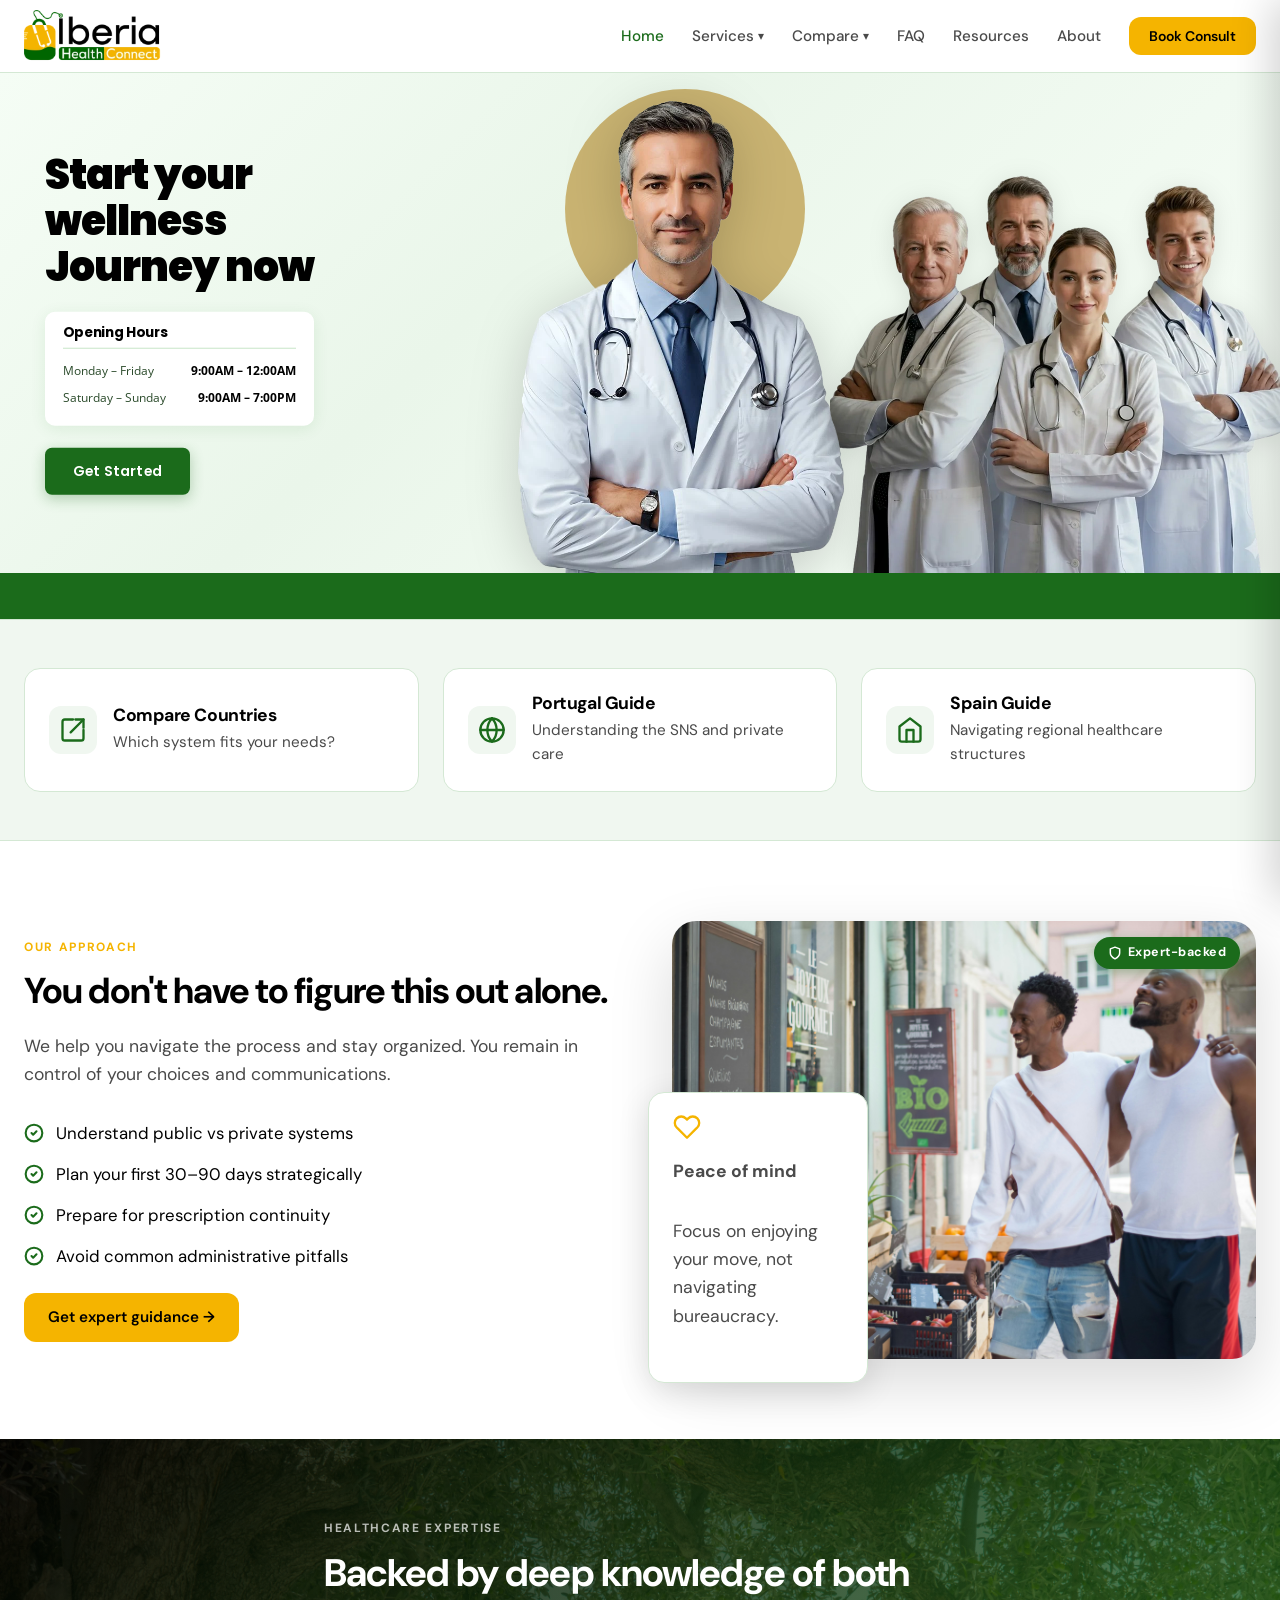
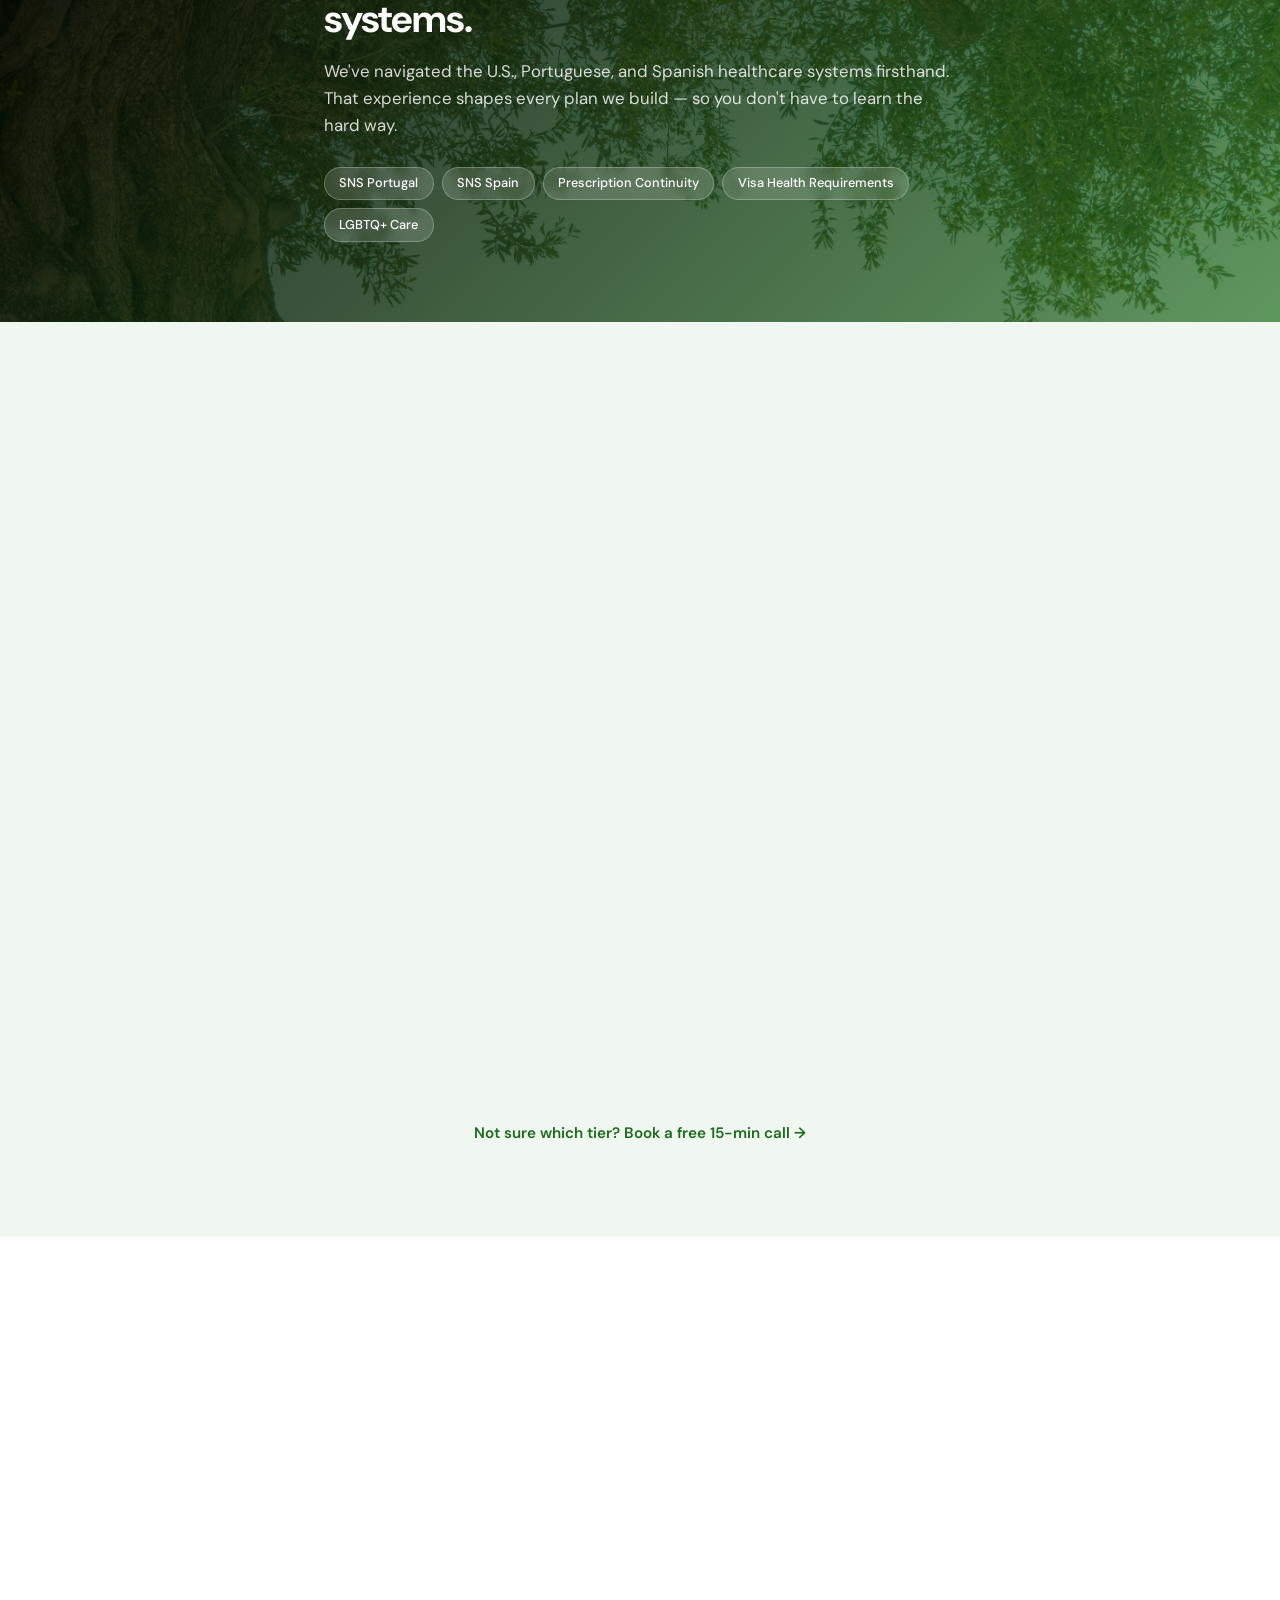
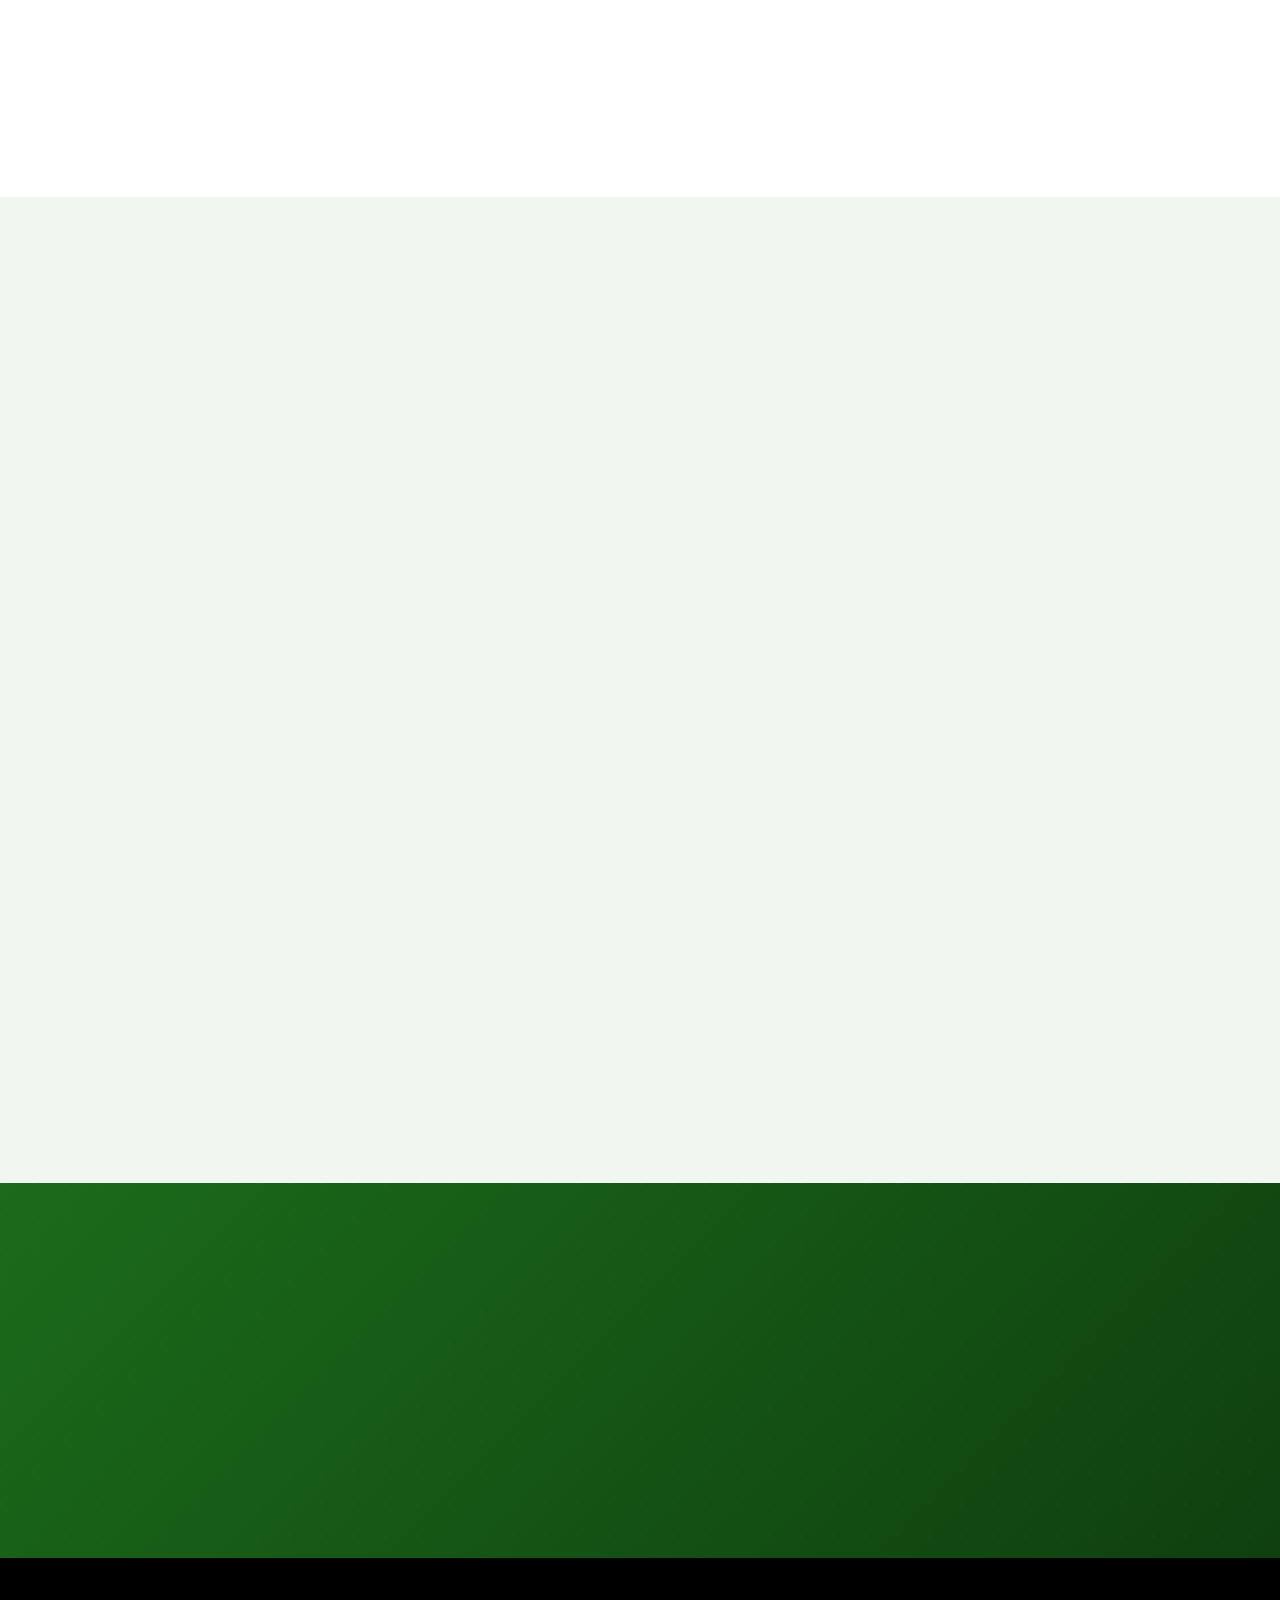
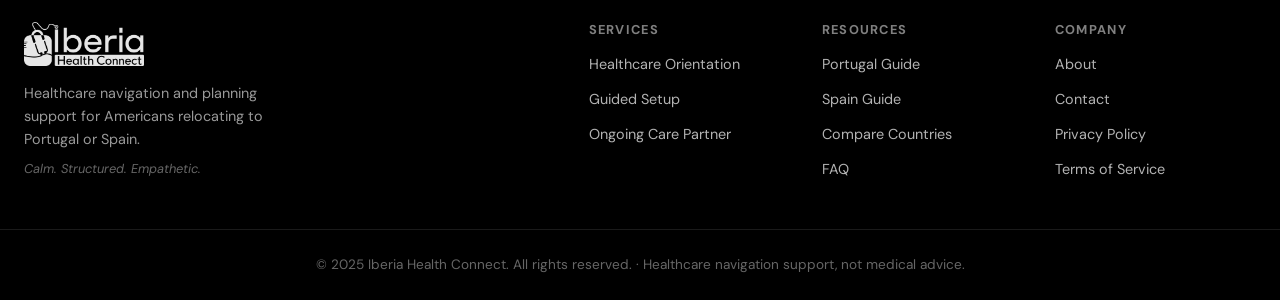
==== commit 179a814b: "brand: apply image guide across all pages — lifestyle photos, no medical imagery" ====
--- a/index.html
+++ b/index.html
@@ -188,7 +188,7 @@
       </div>
       <div class="col reveal-left">
         <div class="img-card">
-          <img src="https://images.unsplash.com/photo-1612349317150-e413f6a5b16d?w=900&q=80" alt="Doctor in white coat with stethoscope" class="rounded-img" loading="lazy" />
+          <img src="images/couple market portugal.jpg" alt="Two people at a Lisbon market" class="rounded-img" loading="lazy" />
           <div class="expert-badge">
             <svg xmlns="http://www.w3.org/2000/svg" width="14" height="14" viewBox="0 0 24 24" fill="none" stroke="currentColor" stroke-width="2.5" stroke-linecap="round" stroke-linejoin="round"><path d="M12 22s8-4 8-10V5l-8-3-8 3v7c0 6 8 10 8 10z"/></svg>
             Expert-backed
@@ -208,7 +208,7 @@
   <!-- ═══ EXPERTISE BANNER ═══ -->
   <section class="expertise-banner">
     <div class="expertise-bg">
-      <img src="images/Gemini_Generated_Image_xpxgpuxpxgpuxpxg copy (1).webp" alt="Healthcare professionals" class="expertise-img" loading="lazy" />
+      <img src="images/olive tree granada.jpg" alt="Olive tree in Granada — Mediterranean landscape" class="expertise-img" loading="lazy" />
       <div class="expertise-overlay"></div>
     </div>
     <div class="container expertise-content">
@@ -321,30 +321,22 @@
       </div>
       <div class="who-grid">
         <div class="who-card reveal-up" style="animation-delay:.05s">
-          <div class="who-icon">
-            <svg xmlns="http://www.w3.org/2000/svg" width="32" height="32" viewBox="0 0 24 24" fill="none" stroke="currentColor" stroke-width="1.75" stroke-linecap="round" stroke-linejoin="round" style="color:var(--primary)"><circle cx="12" cy="8" r="4"/><path d="M6 20v-2a6 6 0 0 1 12 0v2"/></svg>
-          </div>
+          <img src="images/retired couple portugal.jpg" alt="Retired couple in Portugal" class="who-card-img" loading="lazy" />
           <h4>Retirees relocating full-time</h4>
           <p>Broad provider access and understanding public enrollment timelines.</p>
         </div>
         <div class="who-card reveal-up" style="animation-delay:.1s">
-          <div class="who-icon">
-            <svg xmlns="http://www.w3.org/2000/svg" width="32" height="32" viewBox="0 0 24 24" fill="none" stroke="currentColor" stroke-width="1.75" stroke-linecap="round" stroke-linejoin="round" style="color:var(--primary)"><path d="M17 21v-2a4 4 0 0 0-4-4H5a4 4 0 0 0-4 4v2"/><circle cx="9" cy="7" r="4"/><path d="M23 21v-2a4 4 0 0 0-3-3.87"/><path d="M16 3.13a4 4 0 0 1 0 7.75"/></svg>
-          </div>
+          <img src="images/family portugal.jpg" alt="Family in Portugal" class="who-card-img" loading="lazy" />
           <h4>Families with children</h4>
           <p>Establishing pediatric pathways and continuity of care documentation.</p>
         </div>
         <div class="who-card reveal-up" style="animation-delay:.15s">
-          <div class="who-icon">
-            <svg xmlns="http://www.w3.org/2000/svg" width="32" height="32" viewBox="0 0 24 24" fill="none" stroke="currentColor" stroke-width="1.75" stroke-linecap="round" stroke-linejoin="round" style="color:var(--primary)"><path d="M9 3H5a2 2 0 0 0-2 2v4m6-6h10a2 2 0 0 1 2 2v4M9 3v18m0 0h10a2 2 0 0 0 2-2v-4M9 21H5a2 2 0 0 1-2-2v-4m0 0h18"/></svg>
-          </div>
+          <img src="images/warm paperwork.jpg" alt="Person reviewing documents" class="who-card-img" loading="lazy" />
           <h4>Managing ongoing prescriptions</h4>
           <p>Confirming medication names, generic equivalents, and refill processes.</p>
         </div>
         <div class="who-card reveal-up" style="animation-delay:.2s">
-          <div class="who-icon">
-            <svg xmlns="http://www.w3.org/2000/svg" width="32" height="32" viewBox="0 0 24 24" fill="none" stroke="currentColor" stroke-width="1.75" stroke-linecap="round" stroke-linejoin="round" style="color:var(--primary)"><path d="M20.84 4.61a5.5 5.5 0 0 0-7.78 0L12 5.67l-1.06-1.06a5.5 5.5 0 0 0-7.78 7.78l1.06 1.06L12 21.23l7.78-7.78 1.06-1.06a5.5 5.5 0 0 0 0-7.78z"/></svg>
-          </div>
+          <img src="images/couple spain.jpg" alt="LGBTQ+ couple in Spain" class="who-card-img" loading="lazy" />
           <h4>LGBTQ+ individuals &amp; couples</h4>
           <p>Extra attention to continuity of care and documentation needs.</p>
         </div>
--- a/css/style.css
+++ b/css/style.css
@@ -543,7 +543,7 @@
   background: var(--card);
   border: 1px solid var(--border);
   border-radius: 1.25rem;
-  padding: 2rem;
+  overflow: hidden;
   transition: all 0.25s;
   box-shadow: 0 2px 12px rgba(0,0,0,0.05);
 }
@@ -552,8 +552,12 @@
   box-shadow: 0 12px 32px rgba(0,0,0,0.1);
   border-color: rgba(27,107,27,0.35);
 }
-.who-card h4 { font-size: 1.1rem; margin-bottom: 0.5rem; }
-.who-card p { color: var(--muted-foreground); font-size: 0.95rem; }
+.who-card-img {
+  width: 100%; height: 200px;
+  object-fit: cover; object-position: center; display: block;
+}
+.who-card h4 { font-size: 1.1rem; margin-bottom: 0.5rem; padding: 1.25rem 1.5rem 0; }
+.who-card p { color: var(--muted-foreground); font-size: 0.95rem; padding: 0 1.5rem 1.5rem; }
 .who-icon {
   width: 52px; height: 52px;
   background: var(--secondary);
@@ -942,7 +946,7 @@
 
   /* Who We Help */
   .who-grid { grid-template-columns: 1fr; }
-  .who-card { padding: 1.5rem; }
+  .who-card-img { height: 180px; }
 
   /* Section headers */
   .section-header h2 { font-size: 1.75rem; }
@@ -1284,7 +1288,7 @@
   width: 240px;
   height: 240px;
   border-radius: 55%;
-  background: radial-gradient(circle at 42% 40%, #f5b400 0%, #c89200 55%, #e0a800 100%);
+  background: radial-gradient(circle at 42% 40%, #c9b371 0%, #c9b372 55%, #c9b372 55%);
   top: 16px;
   left: 46%;
   transform: translateX(-10%);
@@ -1364,7 +1368,7 @@
     display: block;
     width: 38vw;
     height: 38vw;
-    left: 5%;
+    left: 4.6%;
     top: auto;
     bottom: 28vw;
     transform: none;
@@ -1473,3 +1477,63 @@
 .terms-content p { color: var(--muted-foreground); margin-bottom: 1rem; line-height: 1.75; }
 
 
+
+/* ===== BOOKING PAGE ===== */
+.booking-info-strip {
+  display: flex;
+  flex-wrap: wrap;
+  gap: 1rem;
+  justify-content: center;
+  margin-bottom: 2.5rem;
+}
+.booking-info-item {
+  display: flex;
+  align-items: center;
+  gap: 0.5rem;
+  background: var(--card);
+  border: 1px solid var(--border);
+  border-radius: 999px;
+  padding: 0.5rem 1.1rem;
+  font-size: 0.875rem;
+  font-weight: 500;
+  color: var(--foreground);
+}
+.booking-info-item svg { color: var(--primary); flex-shrink: 0; }
+
+.calendly-wrap {
+  max-width: 900px;
+  margin: 0 auto;
+  border-radius: 1.25rem;
+  overflow: hidden;
+  border: 1px solid var(--border);
+  box-shadow: 0 4px 24px rgba(0,0,0,0.06);
+}
+
+/* Placeholder shown until Calendly embed is added */
+.calendly-placeholder {
+  display: flex;
+  flex-direction: column;
+  align-items: center;
+  justify-content: center;
+  text-align: center;
+  padding: 5rem 2rem;
+  background: var(--secondary);
+  min-height: 400px;
+}
+.calendly-placeholder h3 {
+  font-size: 1.5rem;
+  margin-bottom: 0.75rem;
+  color: var(--foreground);
+}
+.calendly-placeholder p {
+  color: var(--muted-foreground);
+  max-width: 420px;
+  font-size: 0.95rem;
+  line-height: 1.7;
+}
+
+@media (max-width: 768px) {
+  .booking-info-strip { gap: 0.6rem; }
+  .booking-info-item { font-size: 0.8rem; padding: 0.45rem 0.9rem; }
+  .calendly-placeholder { padding: 3rem 1.25rem; }
+}
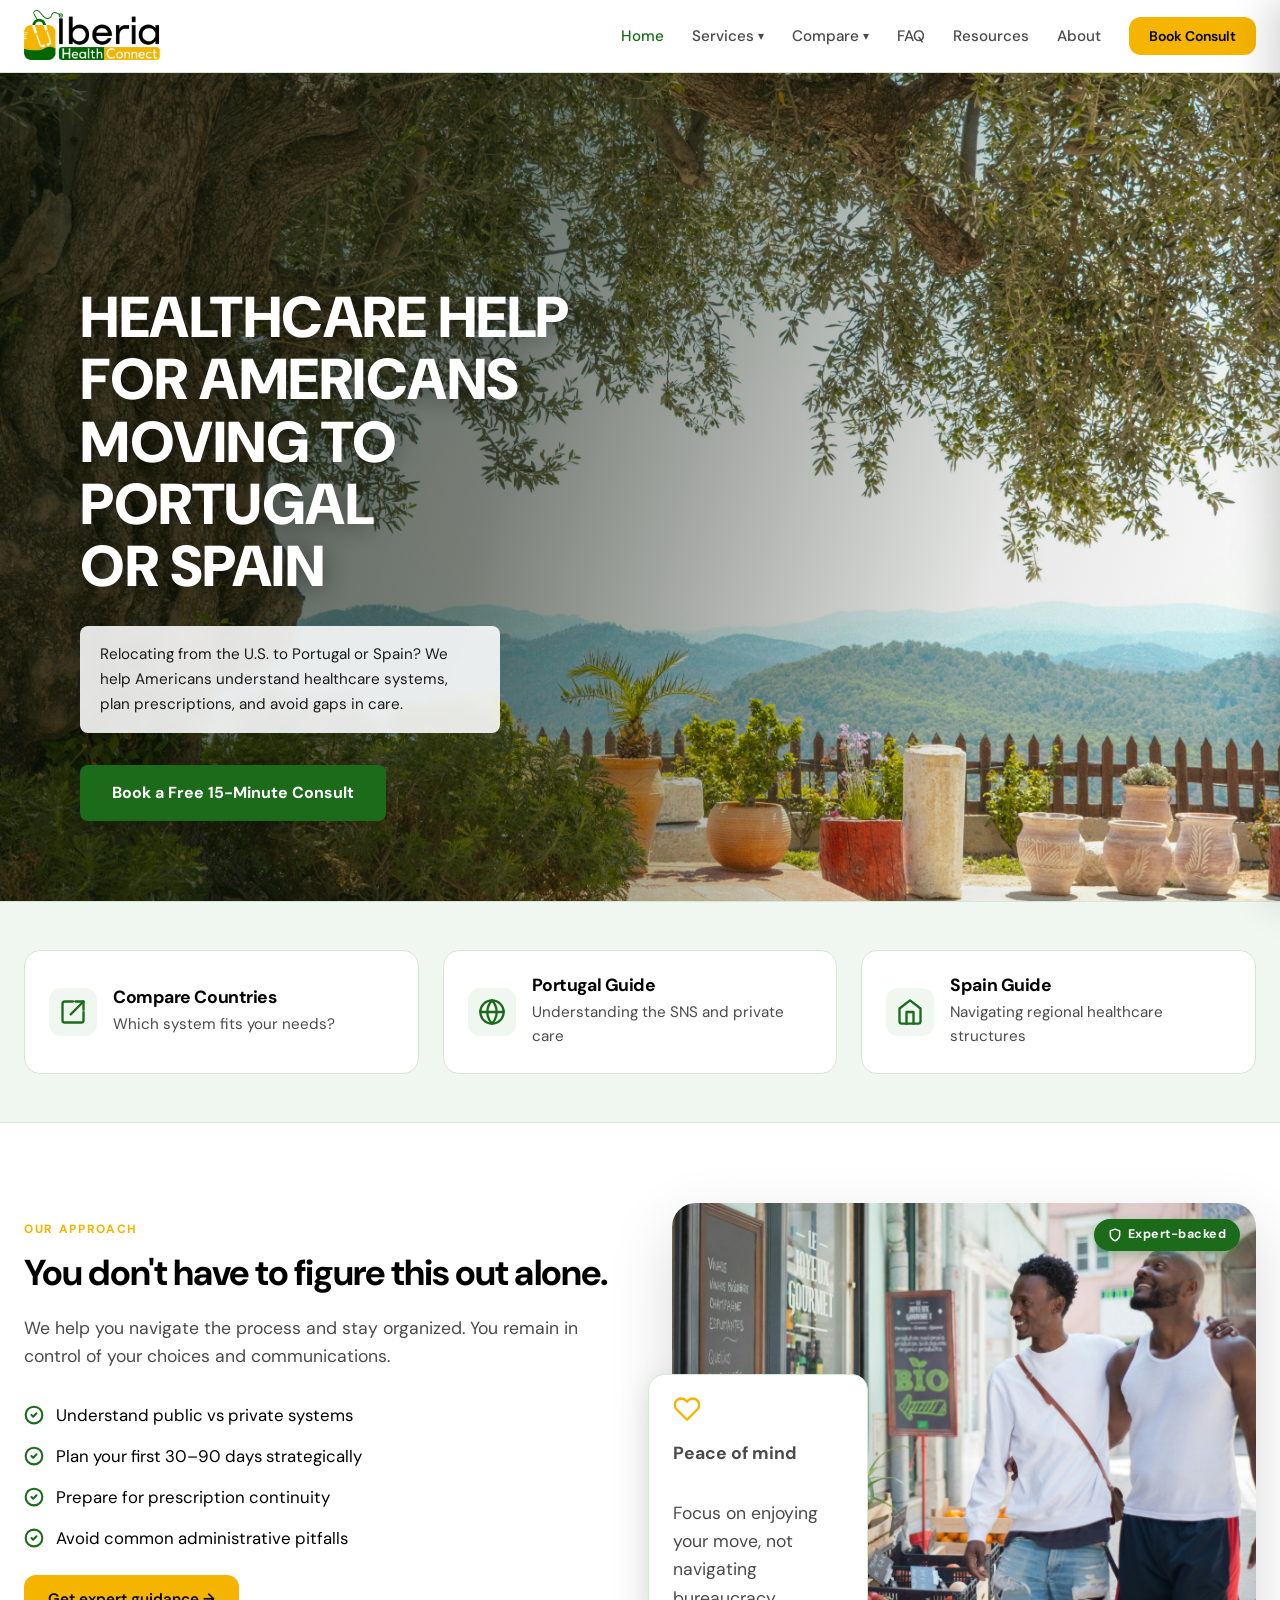
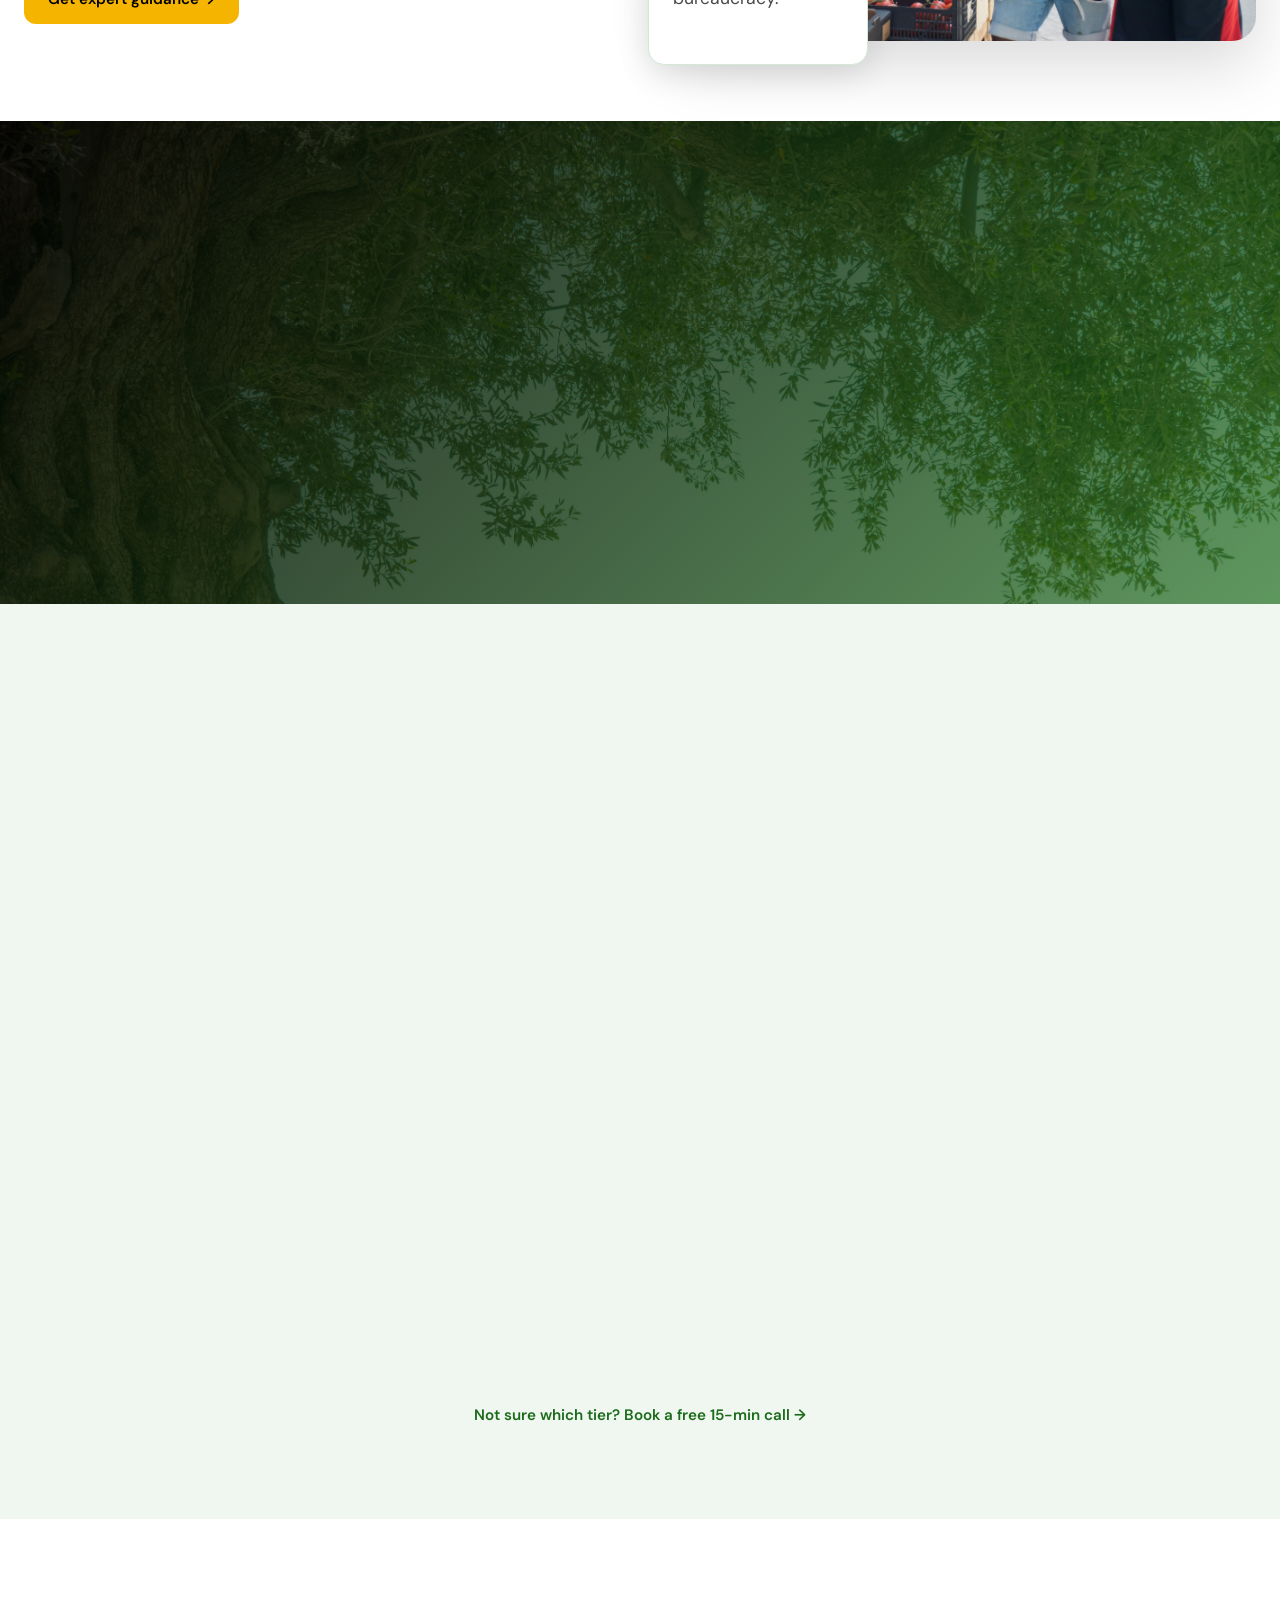
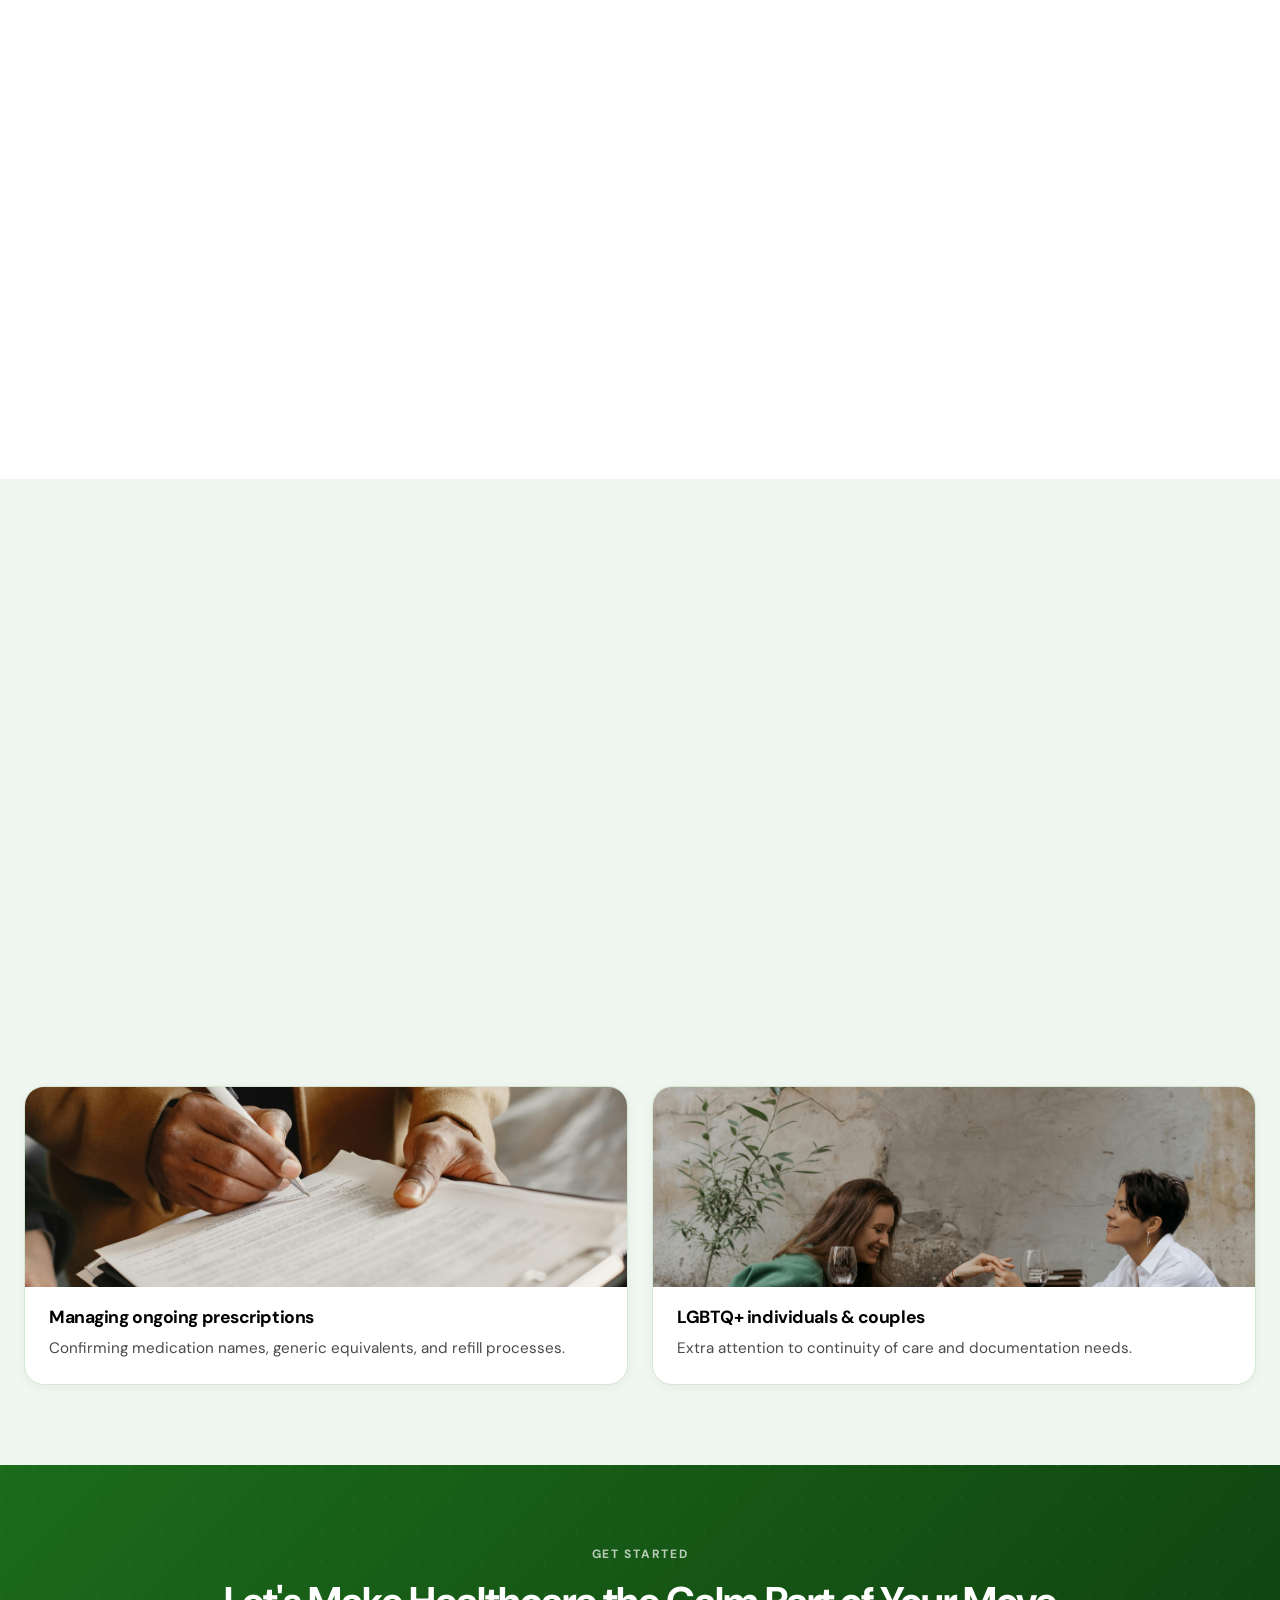
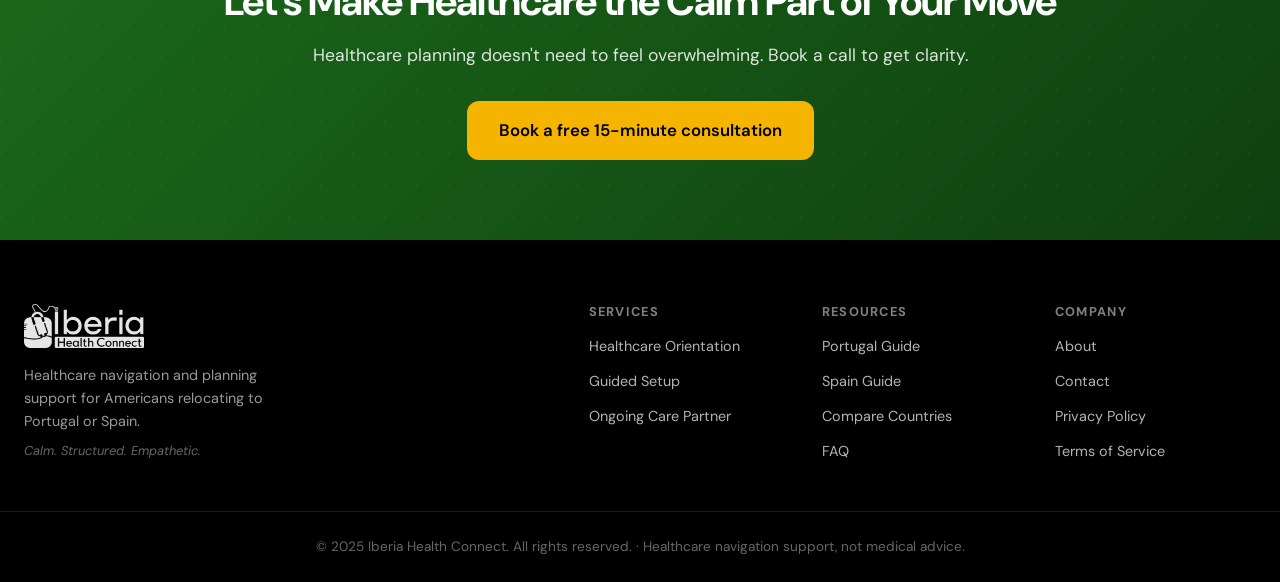
==== commit f4bed8f0: "hero: rebuild with olive tree full-bleed background, bold headline, card subtitle, green CTA" ====
--- a/index.html
+++ b/index.html
@@ -81,48 +81,28 @@
   </div>
 
   <!-- ═══ HERO ═══ -->
-  <section class="hero" id="hero">
-
-    <!-- Layer 1: yellow halo circle -->
-    <div class="yellow-circle" aria-hidden="true"></div>
-
-    <!-- Layer 2: group of doctors (right, behind solo) -->
-    <img
-      class="doc-group"
-      src="images/Gemini_Generated_Image_xpxgpuxpxgpuxpxg copy (1).webp"
-      alt="Medical team"
-    />
-
-    <!-- Layer 3: solo doctor (centre-right, front) -->
-    <img
-      class="doc-solo"
-      src="images/doctor.webp"
-      alt="Lead physician"
-    />
-
-    <!-- Far left: headline + opening hours + CTA -->
-    <div class="hero-text">
-      <h1>Start your<br>wellness<br>Journey now</h1>
-      <div class="opening-hours">
-        <h3>Opening Hours</h3>
-        <table>
-          <tr>
-            <td>Monday – Friday</td>
-            <td>9:00AM – 12:00AM</td>
-          </tr>
-          <tr>
-            <td>Saturday – Sunday</td>
-            <td>9:00AM – 7:00PM</td>
-          </tr>
-        </table>
-      </div>
-      <a href="contact.html" class="btn-start">Get Started</a>
-    </div>
-
-  </section>
-
-  <!-- Bottom green strip -->
-  <div class="green-strip" aria-hidden="true"></div>
+  <section class="olive-hero" id="hero">
+
+    <!-- Full-bleed background image -->
+    <div class="olive-hero-bg" aria-hidden="true">
+      <img src="images/olive tree granada.jpg" alt="" class="olive-hero-img" />
+      <div class="olive-hero-overlay"></div>
+    </div>
+
+    <!-- Content -->
+    <div class="olive-hero-content">
+      <h1 class="olive-hero-heading">
+        Healthcare Help<br>for Americans<br>Moving to Portugal<br>or Spain
+      </h1>
+
+      <div class="olive-hero-card">
+        <p>Relocating from the U.S. to Portugal or Spain? We help Americans understand healthcare systems, plan prescriptions, and avoid gaps in care.</p>
+      </div>
+
+      <a href="contact.html" class="olive-hero-cta">Book a Free 15-Minute Consult</a>
+    </div>
+
+  </section>
 
   <!-- ═══ QUICK LINKS STRIP ═══ -->
   <section class="quick-links">
--- a/css/style.css
+++ b/css/style.css
@@ -1537,3 +1537,119 @@
   .booking-info-item { font-size: 0.8rem; padding: 0.45rem 0.9rem; }
   .calendly-placeholder { padding: 3rem 1.25rem; }
 }
+
+/* ===== OLIVE TREE HERO ===== */
+.olive-hero {
+  position: relative;
+  min-height: 92vh;
+  display: flex;
+  align-items: flex-end;
+  overflow: hidden;
+}
+
+.olive-hero-bg {
+  position: absolute;
+  inset: 0;
+  z-index: 0;
+}
+
+.olive-hero-img {
+  width: 100%;
+  height: 100%;
+  object-fit: cover;
+  object-position: center 30%;
+  display: block;
+}
+
+/* Left-side gradient so text is always legible */
+.olive-hero-overlay {
+  position: absolute;
+  inset: 0;
+  background: linear-gradient(
+    105deg,
+    rgba(10, 20, 8, 0.72) 0%,
+    rgba(10, 20, 8, 0.55) 40%,
+    rgba(10, 20, 8, 0.10) 75%,
+    transparent 100%
+  );
+}
+
+.olive-hero-content {
+  position: relative;
+  z-index: 2;
+  max-width: 600px;
+  padding: 0 2.5rem 5rem;
+  margin-left: max(2.5rem, calc((100vw - 1280px) / 2 + 2.5rem));
+}
+
+.olive-hero-heading {
+  font-family: var(--font-sans);
+  font-size: clamp(2.4rem, 4.5vw, 3.8rem);
+  font-weight: 900;
+  line-height: 1.08;
+  letter-spacing: -0.5px;
+  color: #ffffff;
+  text-transform: uppercase;
+  text-shadow: 0 2px 24px rgba(0,0,0,0.45);
+  margin-bottom: 1.75rem;
+}
+
+/* Semi-transparent subtitle card */
+.olive-hero-card {
+  background: rgba(255, 255, 255, 0.88);
+  backdrop-filter: blur(6px);
+  border-radius: 0.5rem;
+  padding: 1rem 1.25rem;
+  max-width: 420px;
+  margin-bottom: 2rem;
+}
+
+.olive-hero-card p {
+  font-size: 0.95rem;
+  line-height: 1.65;
+  color: #1a1a1a;
+  margin: 0;
+}
+
+/* CTA button */
+.olive-hero-cta {
+  display: inline-flex;
+  align-items: center;
+  justify-content: center;
+  background: #1B6B1B;
+  color: #ffffff;
+  font-family: var(--font-sans);
+  font-weight: 700;
+  font-size: 1rem;
+  padding: 15px 32px;
+  border-radius: 8px;
+  text-decoration: none;
+  border: none;
+  cursor: pointer;
+  box-shadow: 0 6px 20px rgba(0,0,0,0.25);
+  transition: background 0.25s, transform 0.25s, box-shadow 0.25s;
+}
+
+.olive-hero-cta:hover {
+  background: #155515;
+  transform: translateY(-2px);
+  box-shadow: 0 10px 28px rgba(0,0,0,0.30);
+}
+
+/* ── Responsive ── */
+@media (max-width: 768px) {
+  .olive-hero { min-height: 85vh; align-items: flex-end; }
+  .olive-hero-content {
+    padding: 0 1.25rem 3.5rem;
+    margin-left: 0;
+    max-width: 100%;
+  }
+  .olive-hero-heading { font-size: clamp(2rem, 9vw, 2.8rem); }
+  .olive-hero-card { max-width: 100%; }
+  .olive-hero-cta { width: 100%; justify-content: center; }
+}
+
+@media (max-width: 480px) {
+  .olive-hero { min-height: 80vh; }
+  .olive-hero-heading { font-size: clamp(1.8rem, 8.5vw, 2.4rem); }
+}
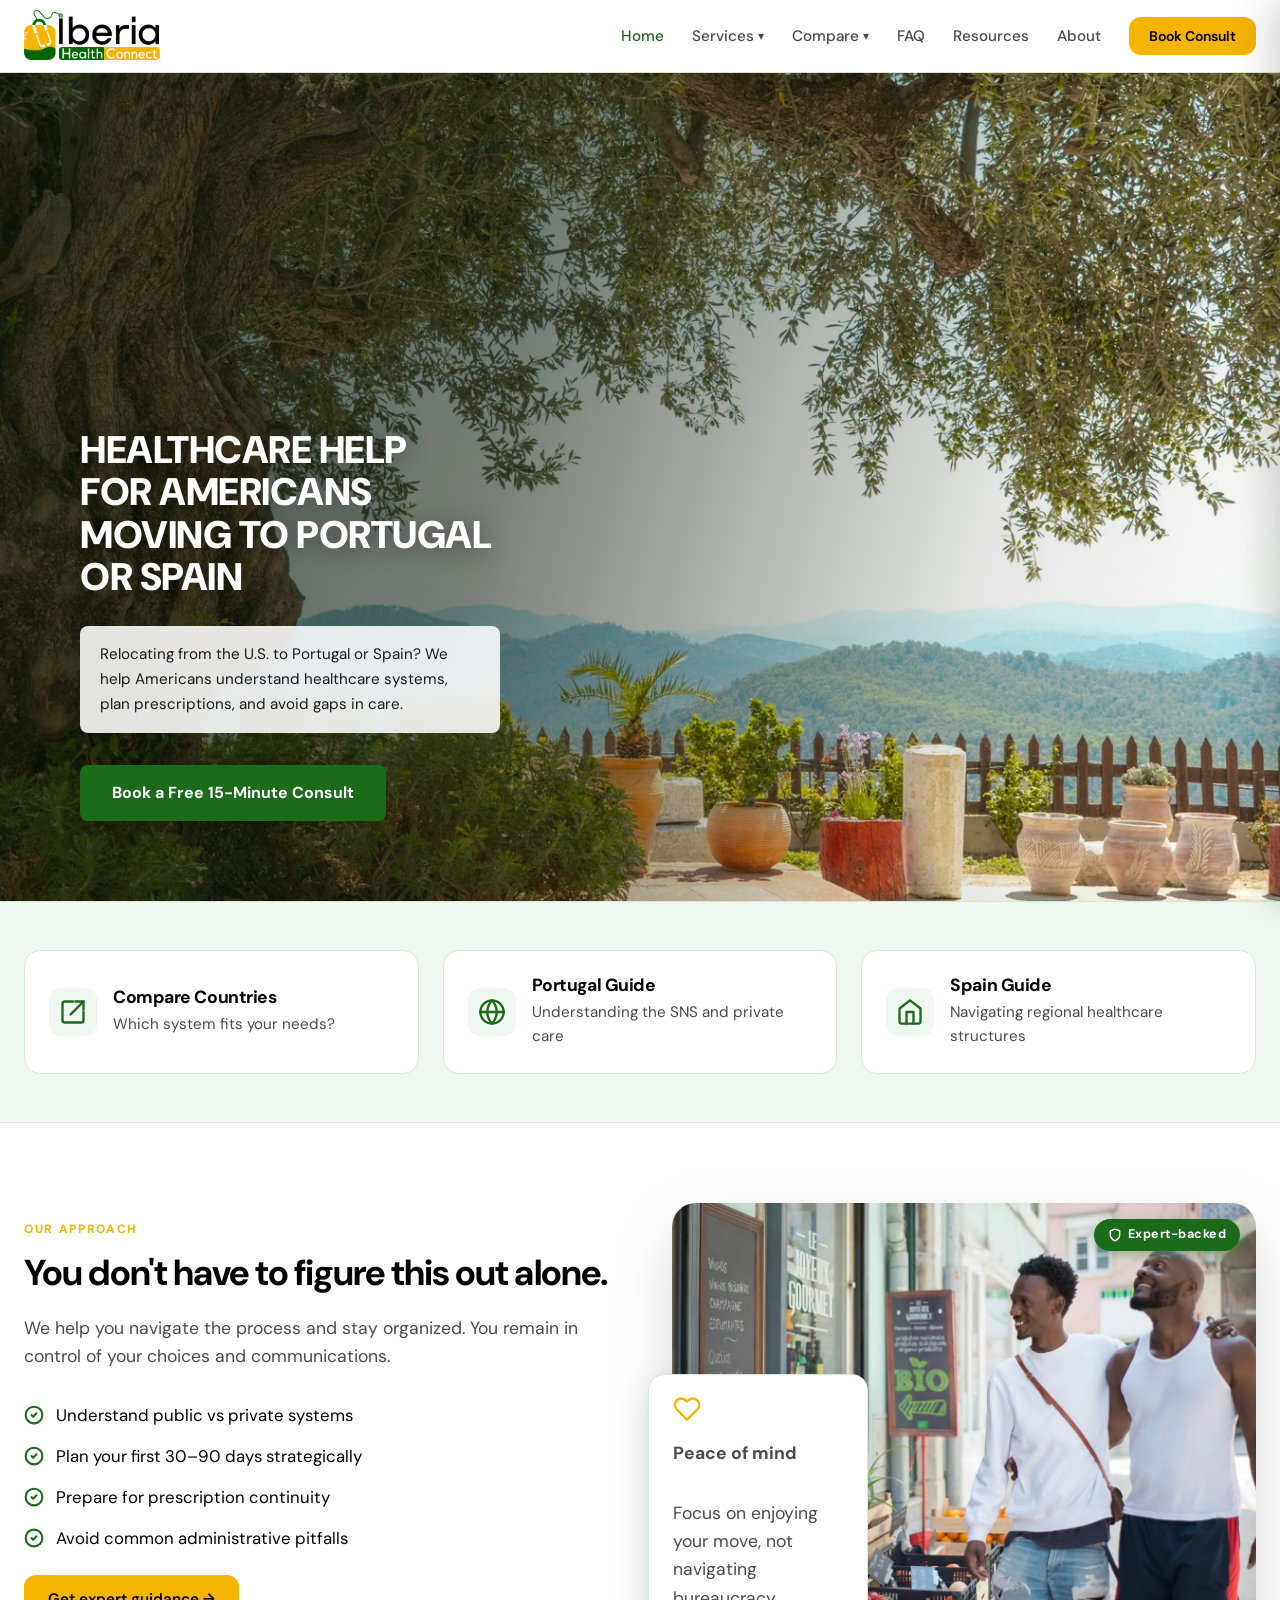
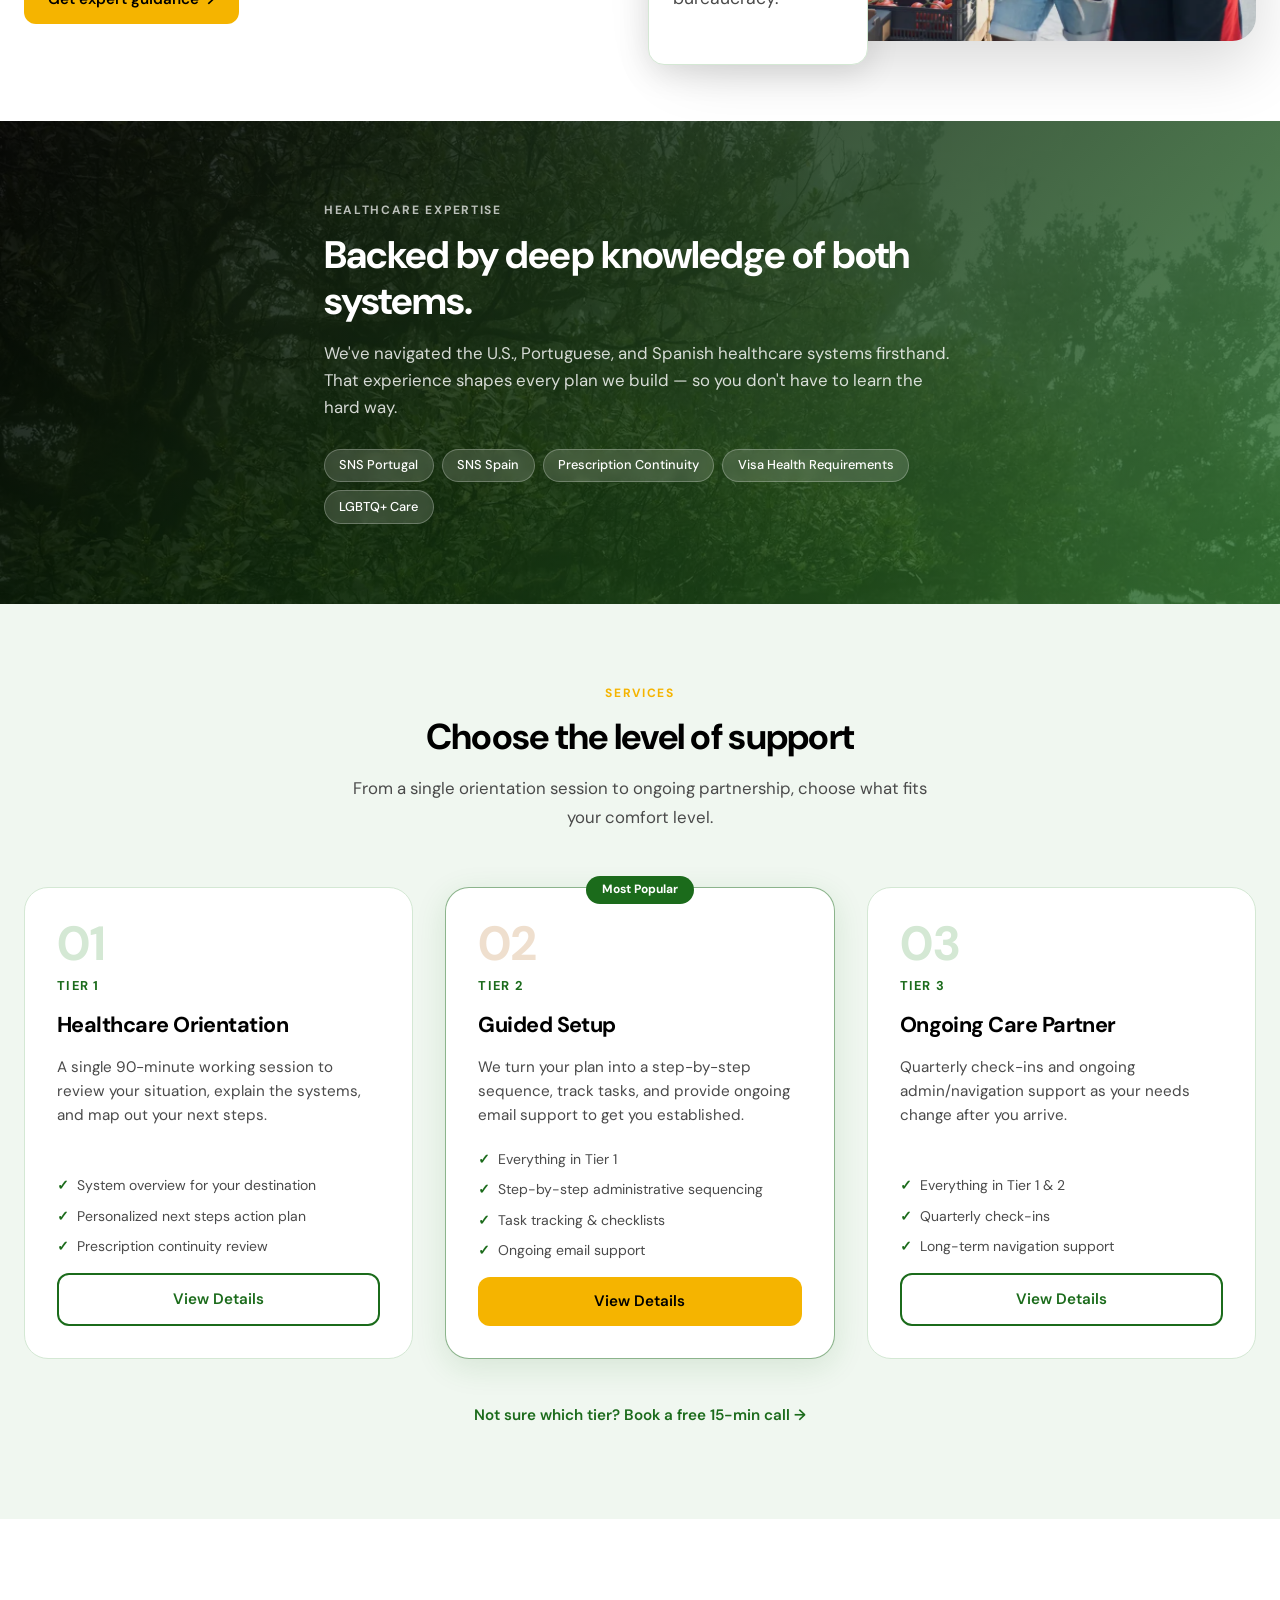
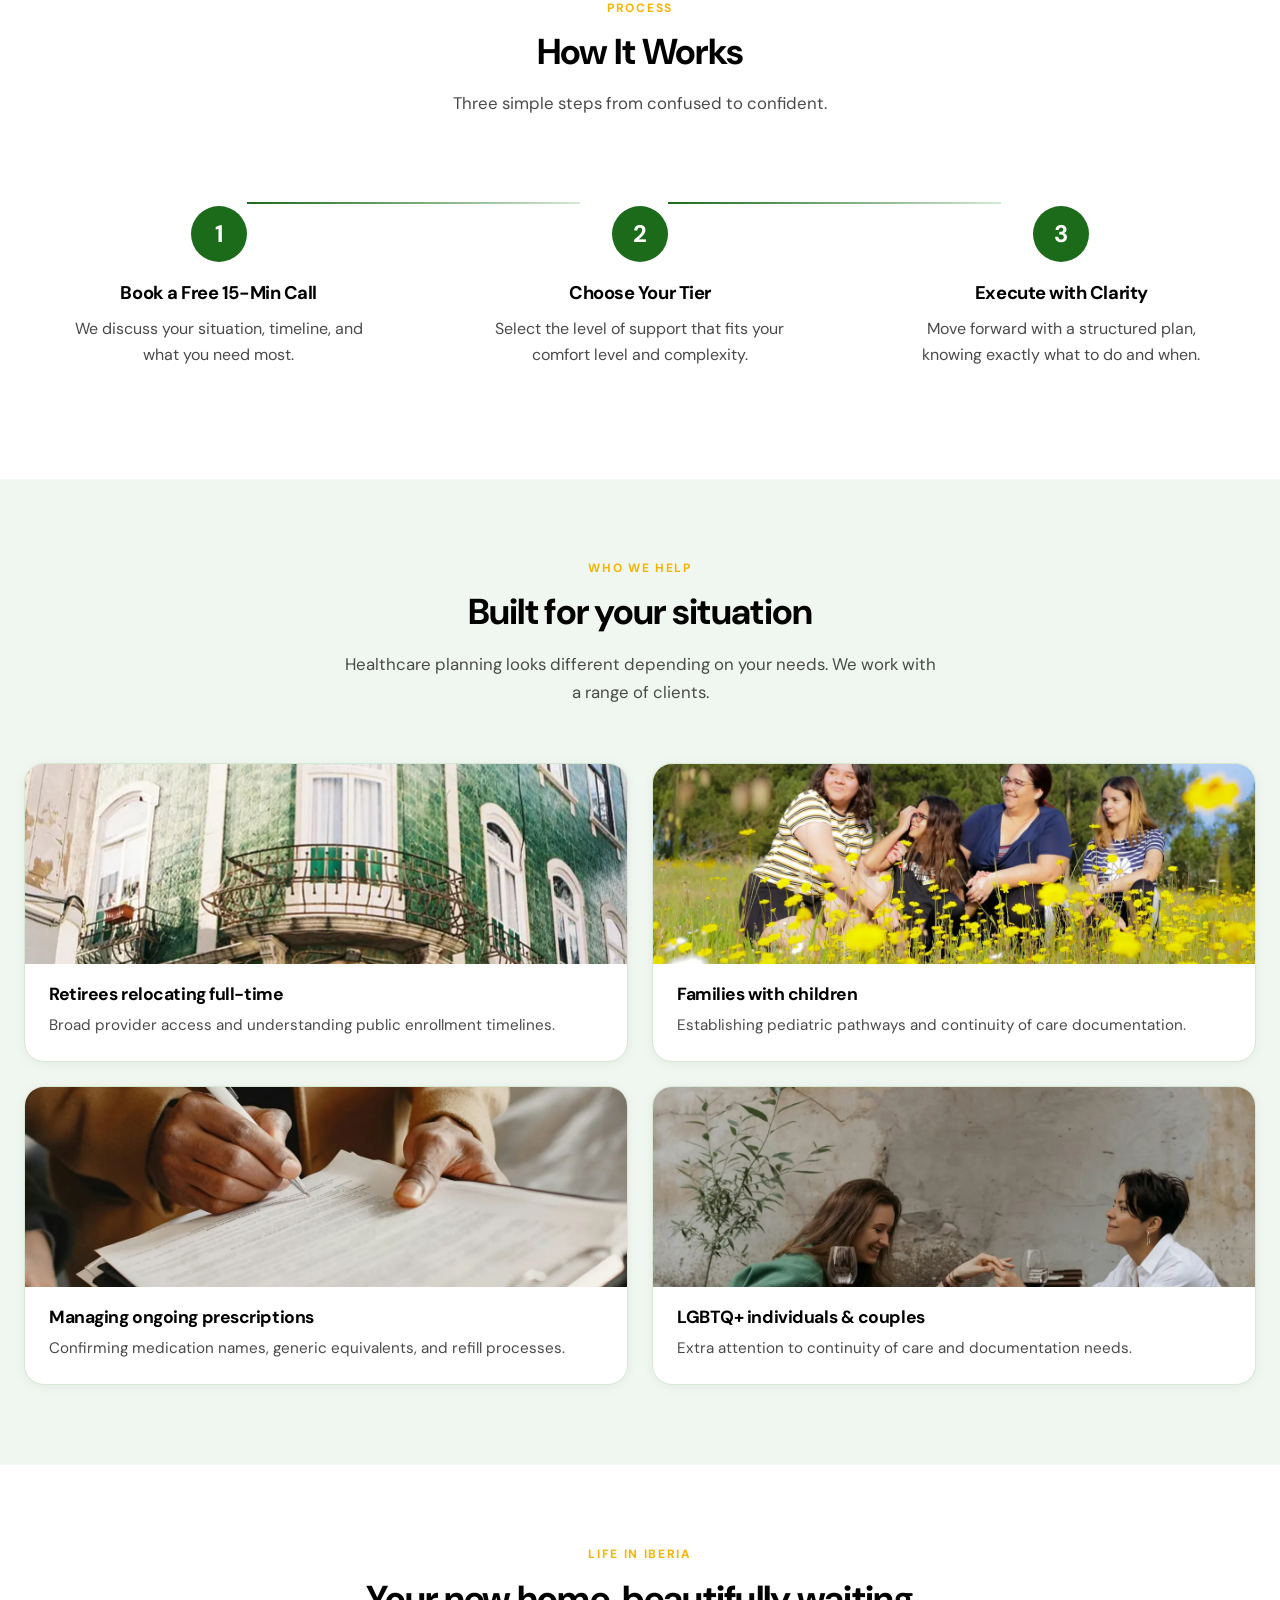
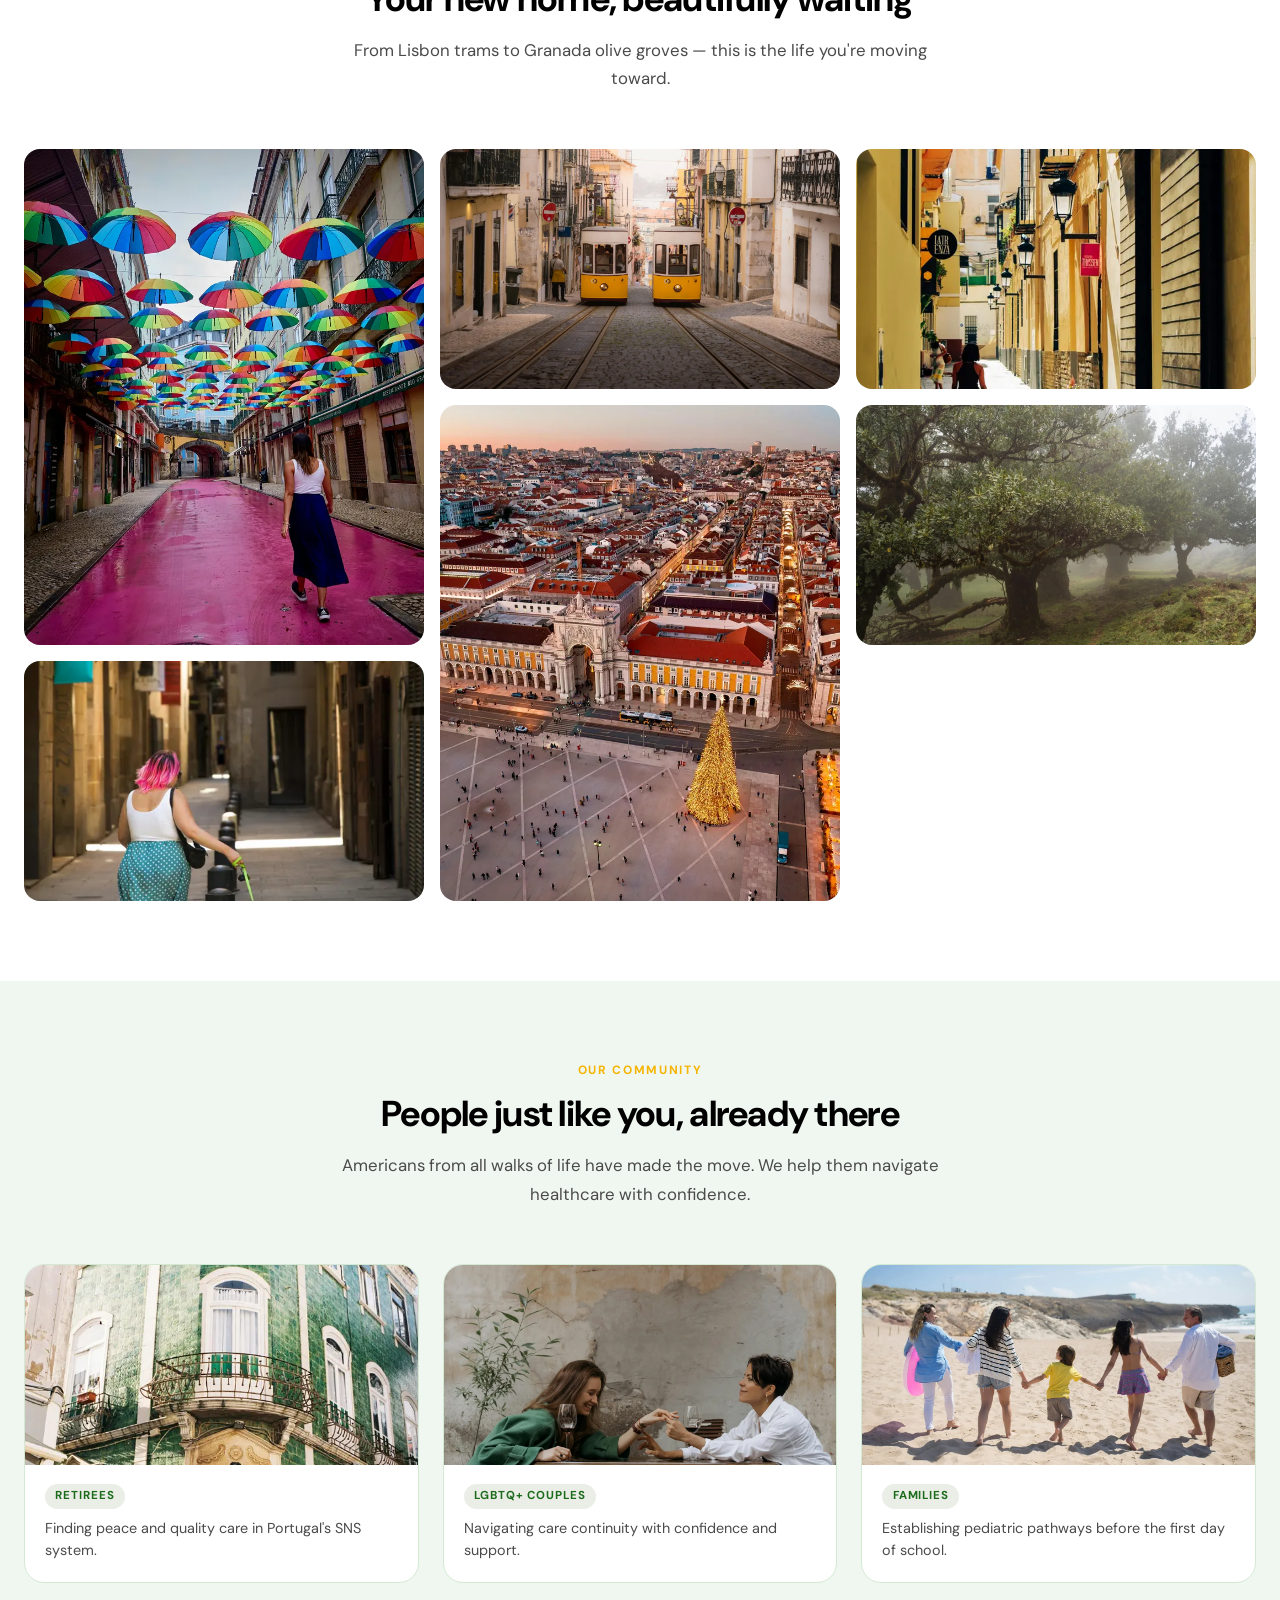
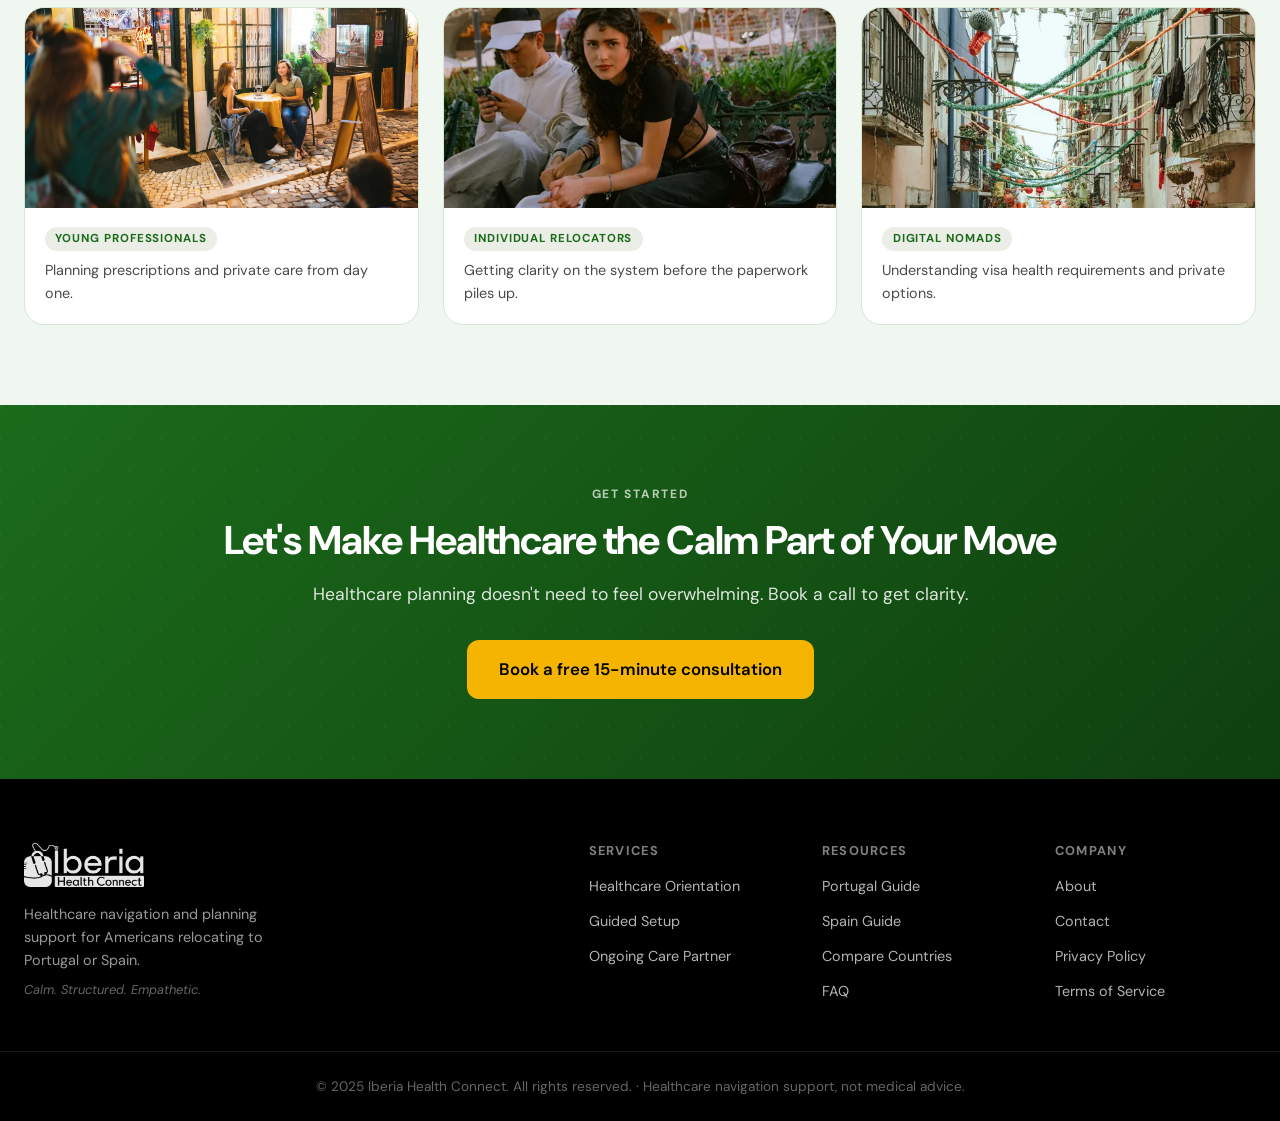
==== commit 49ae5653: "perf+content: compress all images to WebP, reduce hero heading, add photo mosaic + community grid wi" ====
--- a/index.html
+++ b/index.html
@@ -10,8 +10,7 @@
   <link href="https://fonts.googleapis.com/css2?family=DM+Sans:ital,opsz,wght@0,9..40,300..700;1,9..40,300..700&family=Playfair+Display:ital,wght@0,400..900;1,400..900&family=Poppins:wght@400;600;700;800;900&family=Open+Sans:wght@400;500;600&display=swap" rel="stylesheet">
   <link href="https://fonts.cdnfonts.com/css/nekst" rel="stylesheet">
   <!-- Performance: preload critical assets -->
-  <link rel="preload" as="image" href="images/Background.webp" type="image/webp">
-  <link rel="preload" as="image" href="images/doctor.webp" type="image/webp">
+  <link rel="preload" as="image" href="images/olive tree granada.webp" type="image/webp">
   <link rel="stylesheet" href="css/style.css" />
 </head>
 <body>
@@ -85,7 +84,7 @@
 
     <!-- Full-bleed background image -->
     <div class="olive-hero-bg" aria-hidden="true">
-      <img src="images/olive tree granada.jpg" alt="" class="olive-hero-img" />
+      <img src="images/olive tree granada.webp" alt="" class="olive-hero-img" />
       <div class="olive-hero-overlay"></div>
     </div>
 
@@ -168,7 +167,7 @@
       </div>
       <div class="col reveal-left">
         <div class="img-card">
-          <img src="images/couple market portugal.jpg" alt="Two people at a Lisbon market" class="rounded-img" loading="lazy" />
+          <img src="images/couple market portugal.webp" alt="Two people at a Lisbon market" class="rounded-img" loading="lazy" />
           <div class="expert-badge">
             <svg xmlns="http://www.w3.org/2000/svg" width="14" height="14" viewBox="0 0 24 24" fill="none" stroke="currentColor" stroke-width="2.5" stroke-linecap="round" stroke-linejoin="round"><path d="M12 22s8-4 8-10V5l-8-3-8 3v7c0 6 8 10 8 10z"/></svg>
             Expert-backed
@@ -188,7 +187,7 @@
   <!-- ═══ EXPERTISE BANNER ═══ -->
   <section class="expertise-banner">
     <div class="expertise-bg">
-      <img src="images/olive tree granada.jpg" alt="Olive tree in Granada — Mediterranean landscape" class="expertise-img" loading="lazy" />
+      <img src="images/portugal trees.webp" alt="Portuguese landscape" class="expertise-img" loading="lazy" />
       <div class="expertise-overlay"></div>
     </div>
     <div class="container expertise-content">
@@ -301,24 +300,117 @@
       </div>
       <div class="who-grid">
         <div class="who-card reveal-up" style="animation-delay:.05s">
-          <img src="images/retired couple portugal.jpg" alt="Retired couple in Portugal" class="who-card-img" loading="lazy" />
+          <img src="images/retired couple portugal.webp" alt="Retired couple in Portugal" class="who-card-img" loading="lazy" />
           <h4>Retirees relocating full-time</h4>
           <p>Broad provider access and understanding public enrollment timelines.</p>
         </div>
         <div class="who-card reveal-up" style="animation-delay:.1s">
-          <img src="images/family portugal.jpg" alt="Family in Portugal" class="who-card-img" loading="lazy" />
+          <img src="images/family portugal.webp" alt="Family in Portugal" class="who-card-img" loading="lazy" />
           <h4>Families with children</h4>
           <p>Establishing pediatric pathways and continuity of care documentation.</p>
         </div>
         <div class="who-card reveal-up" style="animation-delay:.15s">
-          <img src="images/warm paperwork.jpg" alt="Person reviewing documents" class="who-card-img" loading="lazy" />
+          <img src="images/warm paperwork.webp" alt="Person reviewing documents" class="who-card-img" loading="lazy" />
           <h4>Managing ongoing prescriptions</h4>
           <p>Confirming medication names, generic equivalents, and refill processes.</p>
         </div>
         <div class="who-card reveal-up" style="animation-delay:.2s">
-          <img src="images/couple spain.jpg" alt="LGBTQ+ couple in Spain" class="who-card-img" loading="lazy" />
+          <img src="images/couple spain.webp" alt="LGBTQ+ couple in Spain" class="who-card-img" loading="lazy" />
           <h4>LGBTQ+ individuals &amp; couples</h4>
           <p>Extra attention to continuity of care and documentation needs.</p>
+        </div>
+      </div>
+    </div>
+  </section>
+
+  <!-- ═══ CTA BANNER ═══ -->
+  <!-- ═══ IBERIA PHOTO STRIP ═══ -->
+  <section class="section">
+    <div class="container">
+      <div class="section-header reveal-up">
+        <div class="section-eyebrow">Life in Iberia</div>
+        <h2 class="serif">Your new home, beautifully waiting</h2>
+        <p class="text-muted">From Lisbon trams to Granada olive groves — this is the life you're moving toward.</p>
+      </div>
+      <div class="photo-mosaic">
+        <div class="photo-tile photo-tile--tall reveal-up" style="animation-delay:.05s">
+          <img src="images/rainbow umbrellas portugal.webp" alt="Rainbow umbrellas in Portugal" loading="lazy" />
+          <div class="photo-tile-label">Lisbon, Portugal</div>
+        </div>
+        <div class="photo-tile reveal-up" style="animation-delay:.1s">
+          <img src="images/portugal trams.webp" alt="Yellow trams in Lisbon" loading="lazy" />
+          <div class="photo-tile-label">Iconic Lisbon Trams</div>
+        </div>
+        <div class="photo-tile reveal-up" style="animation-delay:.15s">
+          <img src="images/Spain yellow alley.webp" alt="Yellow alley in Spain" loading="lazy" />
+          <div class="photo-tile-label">Andalusia, Spain</div>
+        </div>
+        <div class="photo-tile photo-tile--tall reveal-up" style="animation-delay:.2s">
+          <img src="images/portugal square.webp" alt="Praça do Comércio at golden hour" loading="lazy" />
+          <div class="photo-tile-label">Praça do Comércio</div>
+        </div>
+        <div class="photo-tile reveal-up" style="animation-delay:.25s">
+          <img src="images/portugal trees.webp" alt="Portuguese landscape" loading="lazy" />
+          <div class="photo-tile-label">Portuguese Countryside</div>
+        </div>
+        <div class="photo-tile reveal-up" style="animation-delay:.3s">
+          <img src="images/spain dog walk.webp" alt="Barcelona Gothic Quarter" loading="lazy" />
+          <div class="photo-tile-label">Barcelona, Spain</div>
+        </div>
+      </div>
+    </div>
+  </section>
+
+  <!-- ═══ COMMUNITY STRIP ═══ -->
+  <section class="section bg-secondary">
+    <div class="container">
+      <div class="section-header reveal-up">
+        <div class="section-eyebrow">Our Community</div>
+        <h2 class="serif">People just like you, already there</h2>
+        <p class="text-muted">Americans from all walks of life have made the move. We help them navigate healthcare with confidence.</p>
+      </div>
+      <div class="community-grid">
+        <div class="community-card reveal-up" style="animation-delay:.05s">
+          <img src="images/retired couple portugal.webp" alt="Retired couple enjoying Portugal" loading="lazy" />
+          <div class="community-card-body">
+            <span class="community-tag">Retirees</span>
+            <p>Finding peace and quality care in Portugal's SNS system.</p>
+          </div>
+        </div>
+        <div class="community-card reveal-up" style="animation-delay:.12s">
+          <img src="images/couple spain.webp" alt="LGBTQ+ couple in Spain" loading="lazy" />
+          <div class="community-card-body">
+            <span class="community-tag">LGBTQ+ Couples</span>
+            <p>Navigating care continuity with confidence and support.</p>
+          </div>
+        </div>
+        <div class="community-card reveal-up" style="animation-delay:.19s">
+          <img src="images/family at beach portugal.webp" alt="Family on a Portuguese beach" loading="lazy" />
+          <div class="community-card-body">
+            <span class="community-tag">Families</span>
+            <p>Establishing pediatric pathways before the first day of school.</p>
+          </div>
+        </div>
+        <div class="community-card reveal-up" style="animation-delay:.26s">
+          <img src="images/young people cafe portugal.webp" alt="Young people at a Lisbon café" loading="lazy" />
+          <div class="community-card-body">
+            <span class="community-tag">Young Professionals</span>
+            <p>Planning prescriptions and private care from day one.</p>
+          </div>
+        </div>
+        <div class="community-card reveal-up" style="animation-delay:.33s">
+          <img src="images/student spain.webp" alt="Student in a Spanish plaza" loading="lazy" />
+          <div class="community-card-body">
+            <span class="community-tag">Individual Relocators</span>
+            <p>Getting clarity on the system before the paperwork piles up.</p>
+          </div>
+        </div>
+        <div class="community-card reveal-up" style="animation-delay:.4s">
+          <img src="images/young people portugal.webp" alt="Young people in Portugal" loading="lazy" />
+          <div class="community-card-body">
+            <span class="community-tag">Digital Nomads</span>
+            <p>Understanding visa health requirements and private options.</p>
+          </div>
         </div>
       </div>
     </div>
--- a/css/style.css
+++ b/css/style.css
@@ -1584,9 +1584,9 @@
 
 .olive-hero-heading {
   font-family: var(--font-sans);
-  font-size: clamp(2.4rem, 4.5vw, 3.8rem);
+  font-size: clamp(1.9rem, 3vw, 2.8rem);
   font-weight: 900;
-  line-height: 1.08;
+  line-height: 1.1;
   letter-spacing: -0.5px;
   color: #ffffff;
   text-transform: uppercase;
@@ -1653,3 +1653,89 @@
   .olive-hero { min-height: 80vh; }
   .olive-hero-heading { font-size: clamp(1.8rem, 8.5vw, 2.4rem); }
 }
+
+/* ===== PHOTO MOSAIC ===== */
+.photo-mosaic {
+  display: grid;
+  grid-template-columns: repeat(3, 1fr);
+  grid-auto-rows: 240px;
+  gap: 1rem;
+}
+.photo-tile {
+  position: relative;
+  border-radius: 1rem;
+  overflow: hidden;
+  cursor: pointer;
+}
+.photo-tile--tall { grid-row: span 2; }
+.photo-tile img {
+  width: 100%; height: 100%;
+  object-fit: cover;
+  transition: transform 0.55s ease;
+  display: block;
+}
+.photo-tile:hover img { transform: scale(1.06); }
+.photo-tile-label {
+  position: absolute;
+  bottom: 0; left: 0; right: 0;
+  padding: 0.6rem 1rem;
+  background: linear-gradient(to top, rgba(0,0,0,0.55), transparent);
+  color: white;
+  font-size: 0.8rem;
+  font-weight: 600;
+  letter-spacing: 0.04em;
+  opacity: 0;
+  transform: translateY(6px);
+  transition: opacity 0.3s, transform 0.3s;
+}
+.photo-tile:hover .photo-tile-label { opacity: 1; transform: translateY(0); }
+
+/* ===== COMMUNITY GRID ===== */
+.community-grid {
+  display: grid;
+  grid-template-columns: repeat(3, 1fr);
+  gap: 1.5rem;
+}
+.community-card {
+  background: var(--card);
+  border: 1px solid var(--border);
+  border-radius: 1.25rem;
+  overflow: hidden;
+  transition: transform 0.3s, box-shadow 0.3s;
+}
+.community-card:hover {
+  transform: translateY(-5px);
+  box-shadow: 0 16px 40px rgba(0,0,0,0.1);
+}
+.community-card img {
+  width: 100%; height: 200px;
+  object-fit: cover; display: block;
+  transition: transform 0.5s ease;
+}
+.community-card:hover img { transform: scale(1.04); }
+.community-card-body { padding: 1rem 1.25rem 1.25rem; }
+.community-tag {
+  display: inline-block;
+  background: rgba(92,107,58,0.12);
+  color: var(--primary);
+  font-size: 0.72rem; font-weight: 700;
+  text-transform: uppercase; letter-spacing: 0.08em;
+  padding: 0.2rem 0.65rem; border-radius: 999px;
+  margin-bottom: 0.5rem;
+}
+.community-card-body p {
+  font-size: 0.9rem;
+  color: var(--muted-foreground);
+  line-height: 1.55;
+  margin: 0;
+}
+
+@media (max-width: 1024px) {
+  .photo-mosaic { grid-template-columns: repeat(2, 1fr); }
+  .community-grid { grid-template-columns: repeat(2, 1fr); }
+}
+@media (max-width: 640px) {
+  .photo-mosaic { grid-template-columns: 1fr; grid-auto-rows: 220px; }
+  .photo-tile--tall { grid-row: span 1; }
+  .community-grid { grid-template-columns: 1fr; }
+}
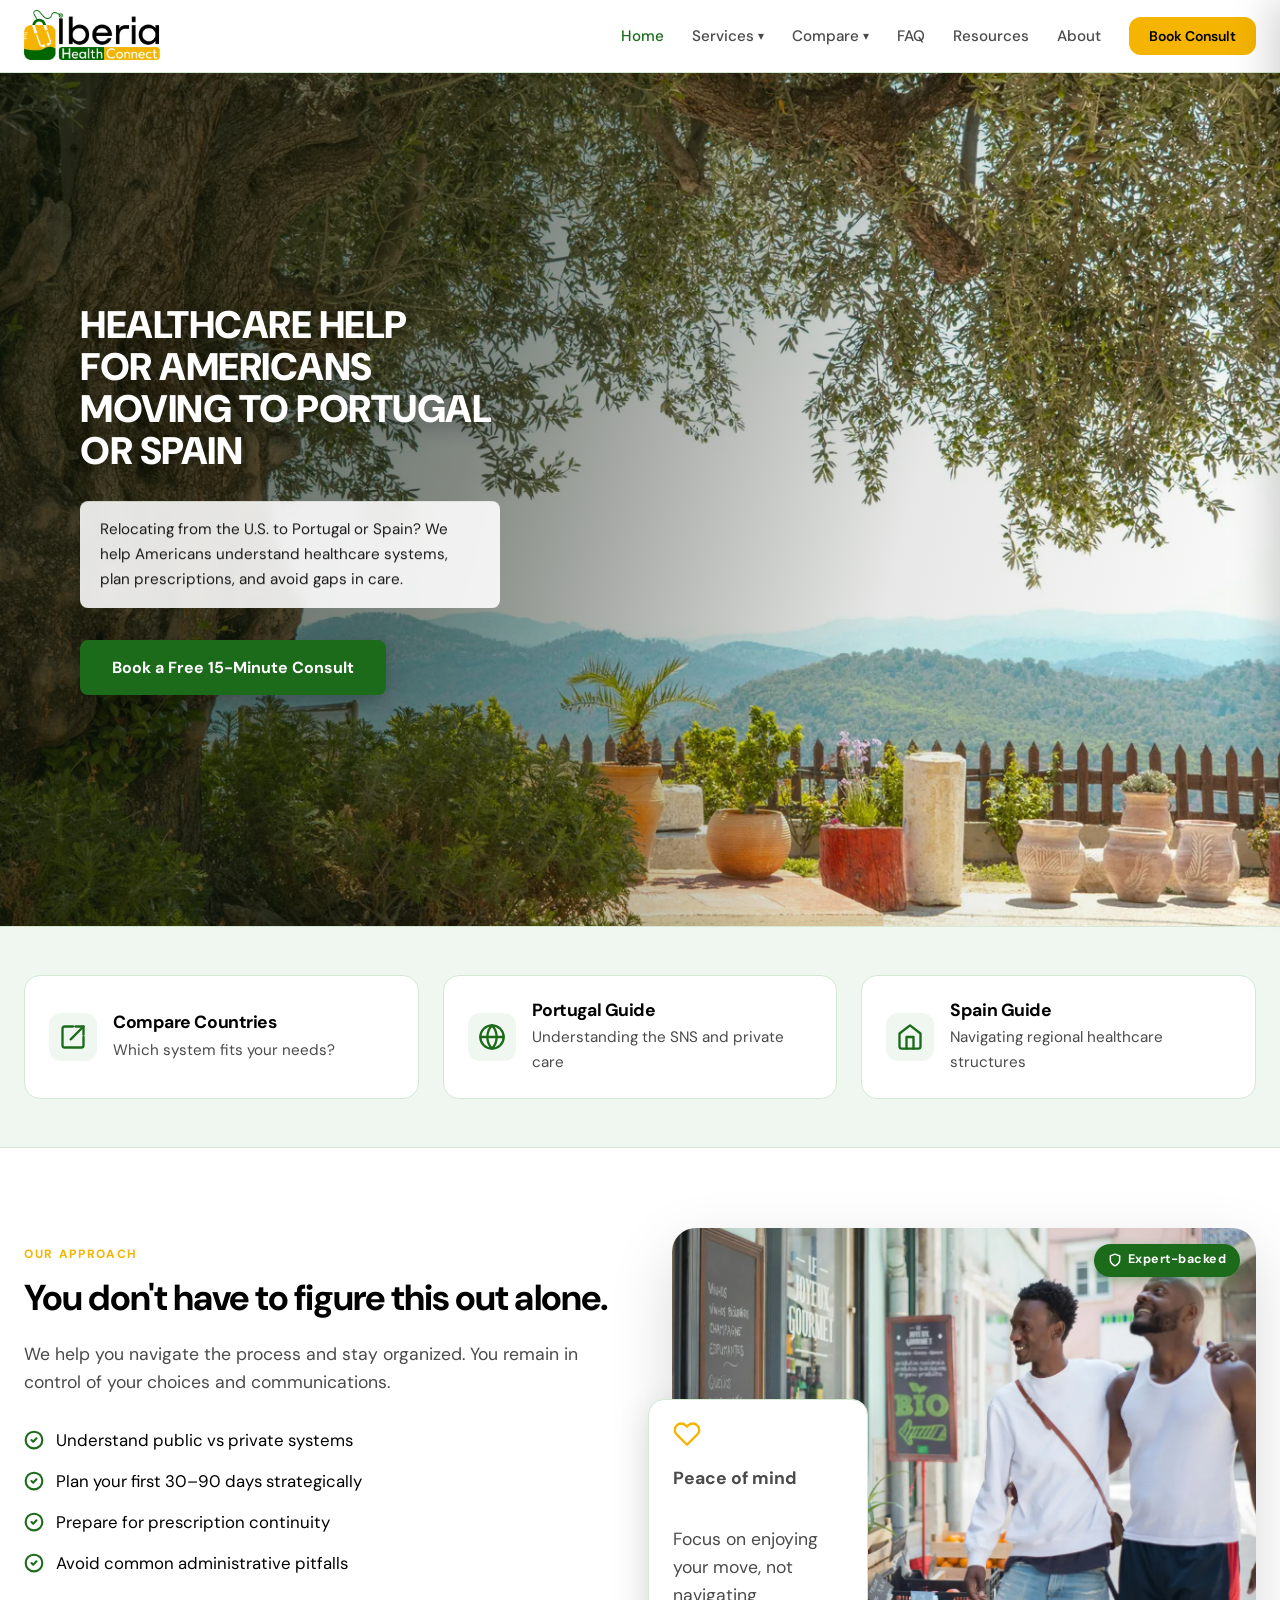
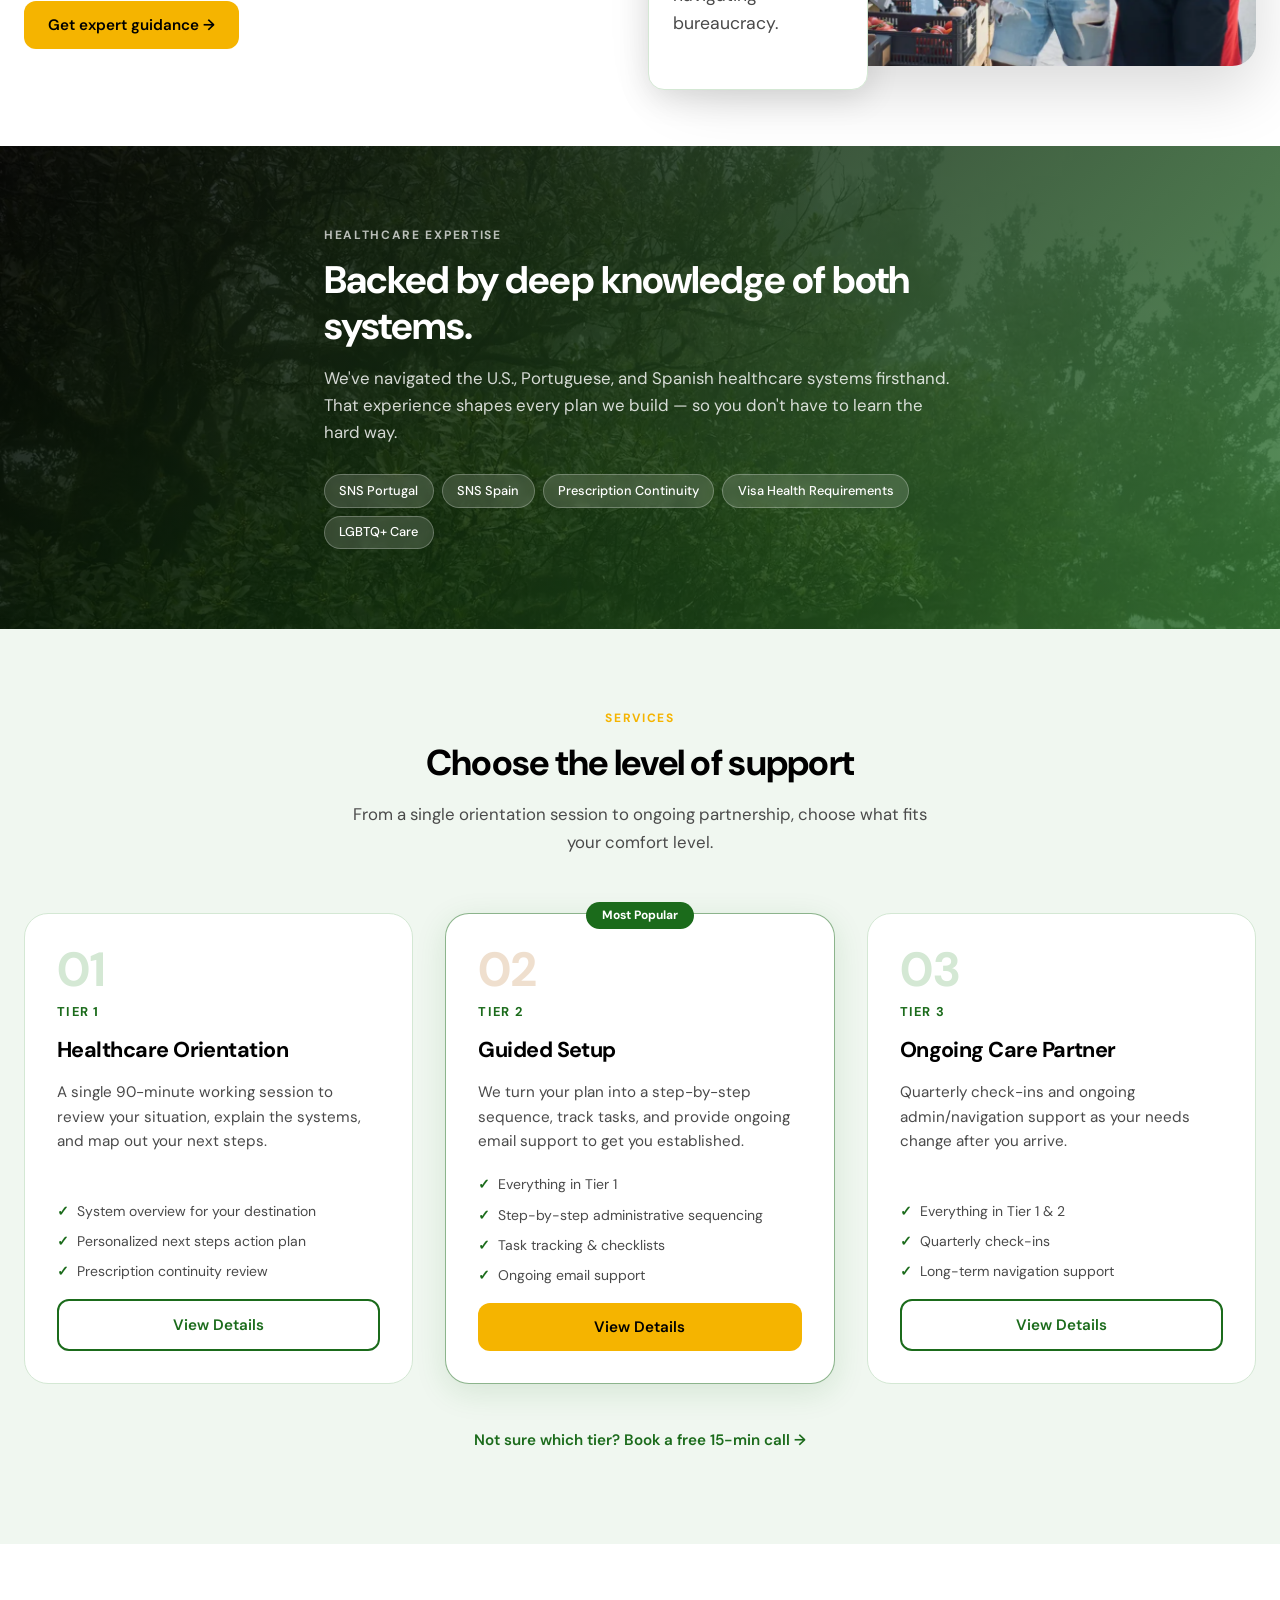
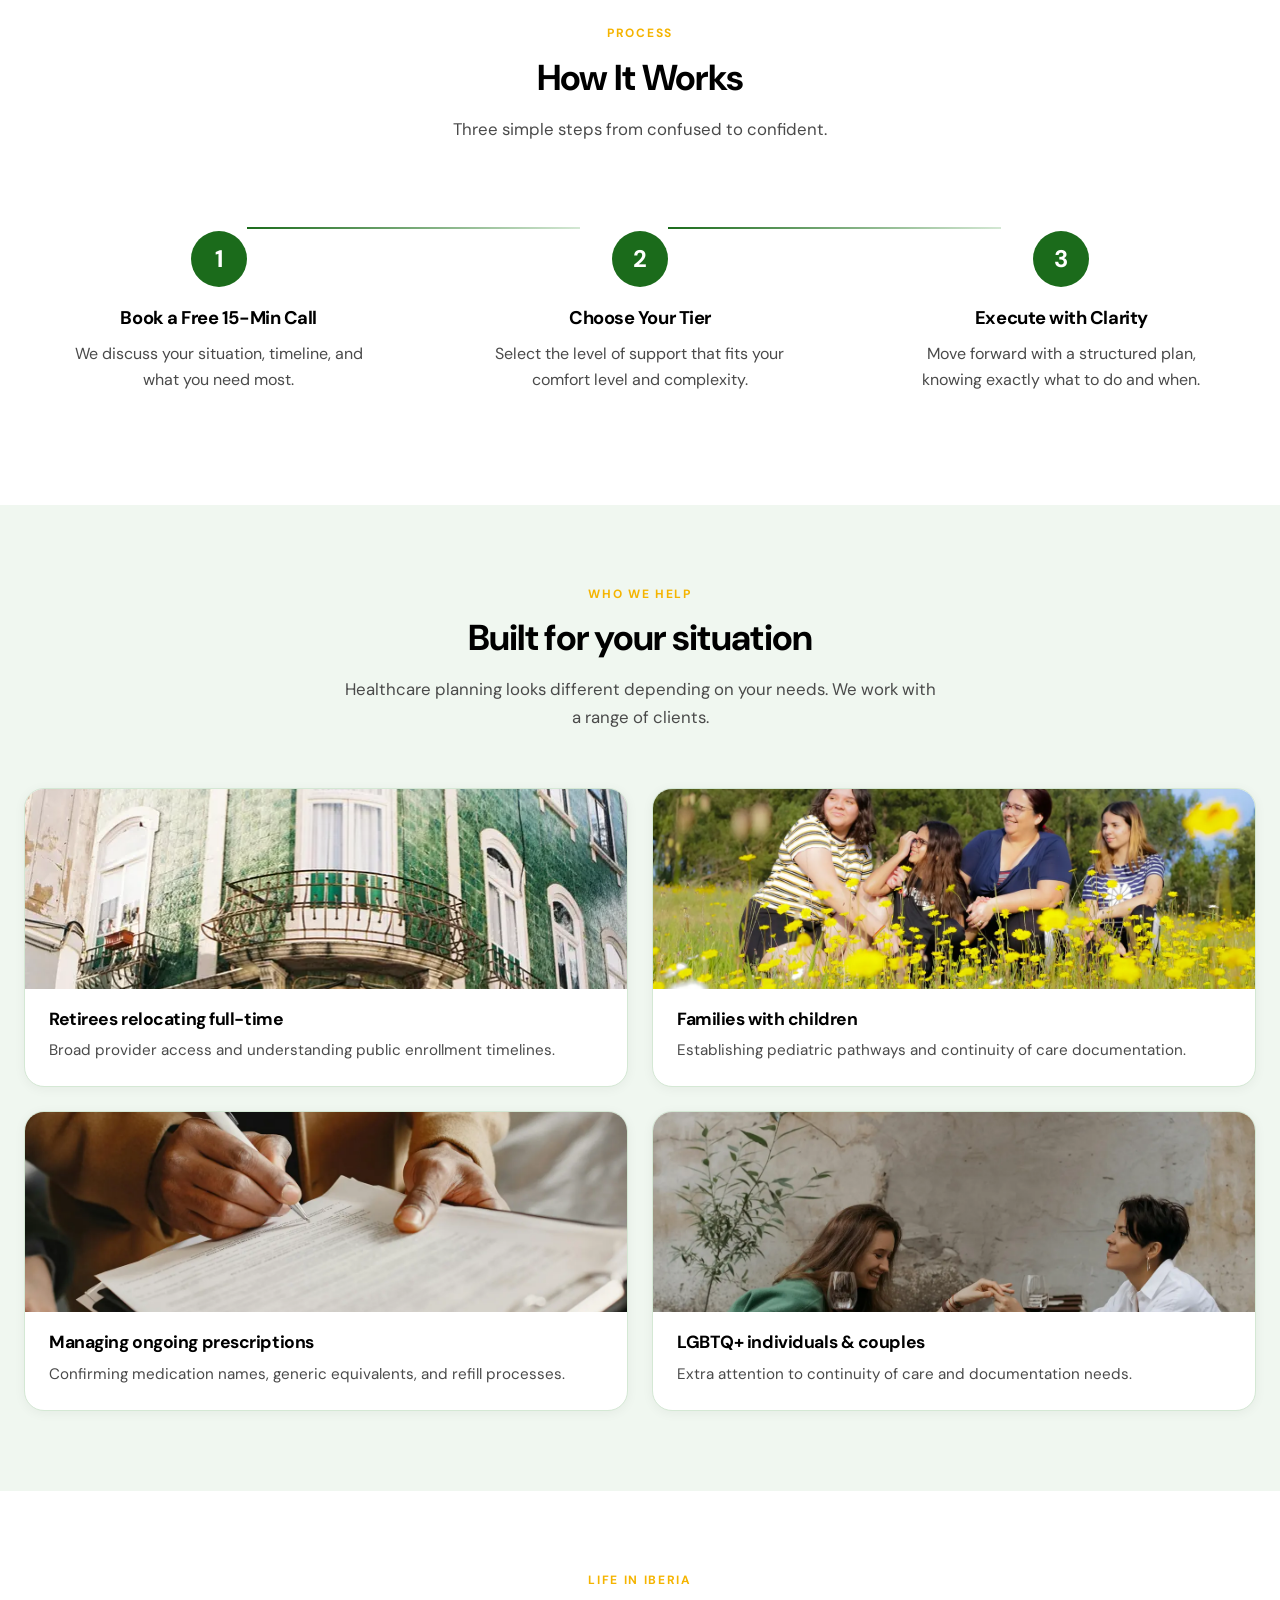
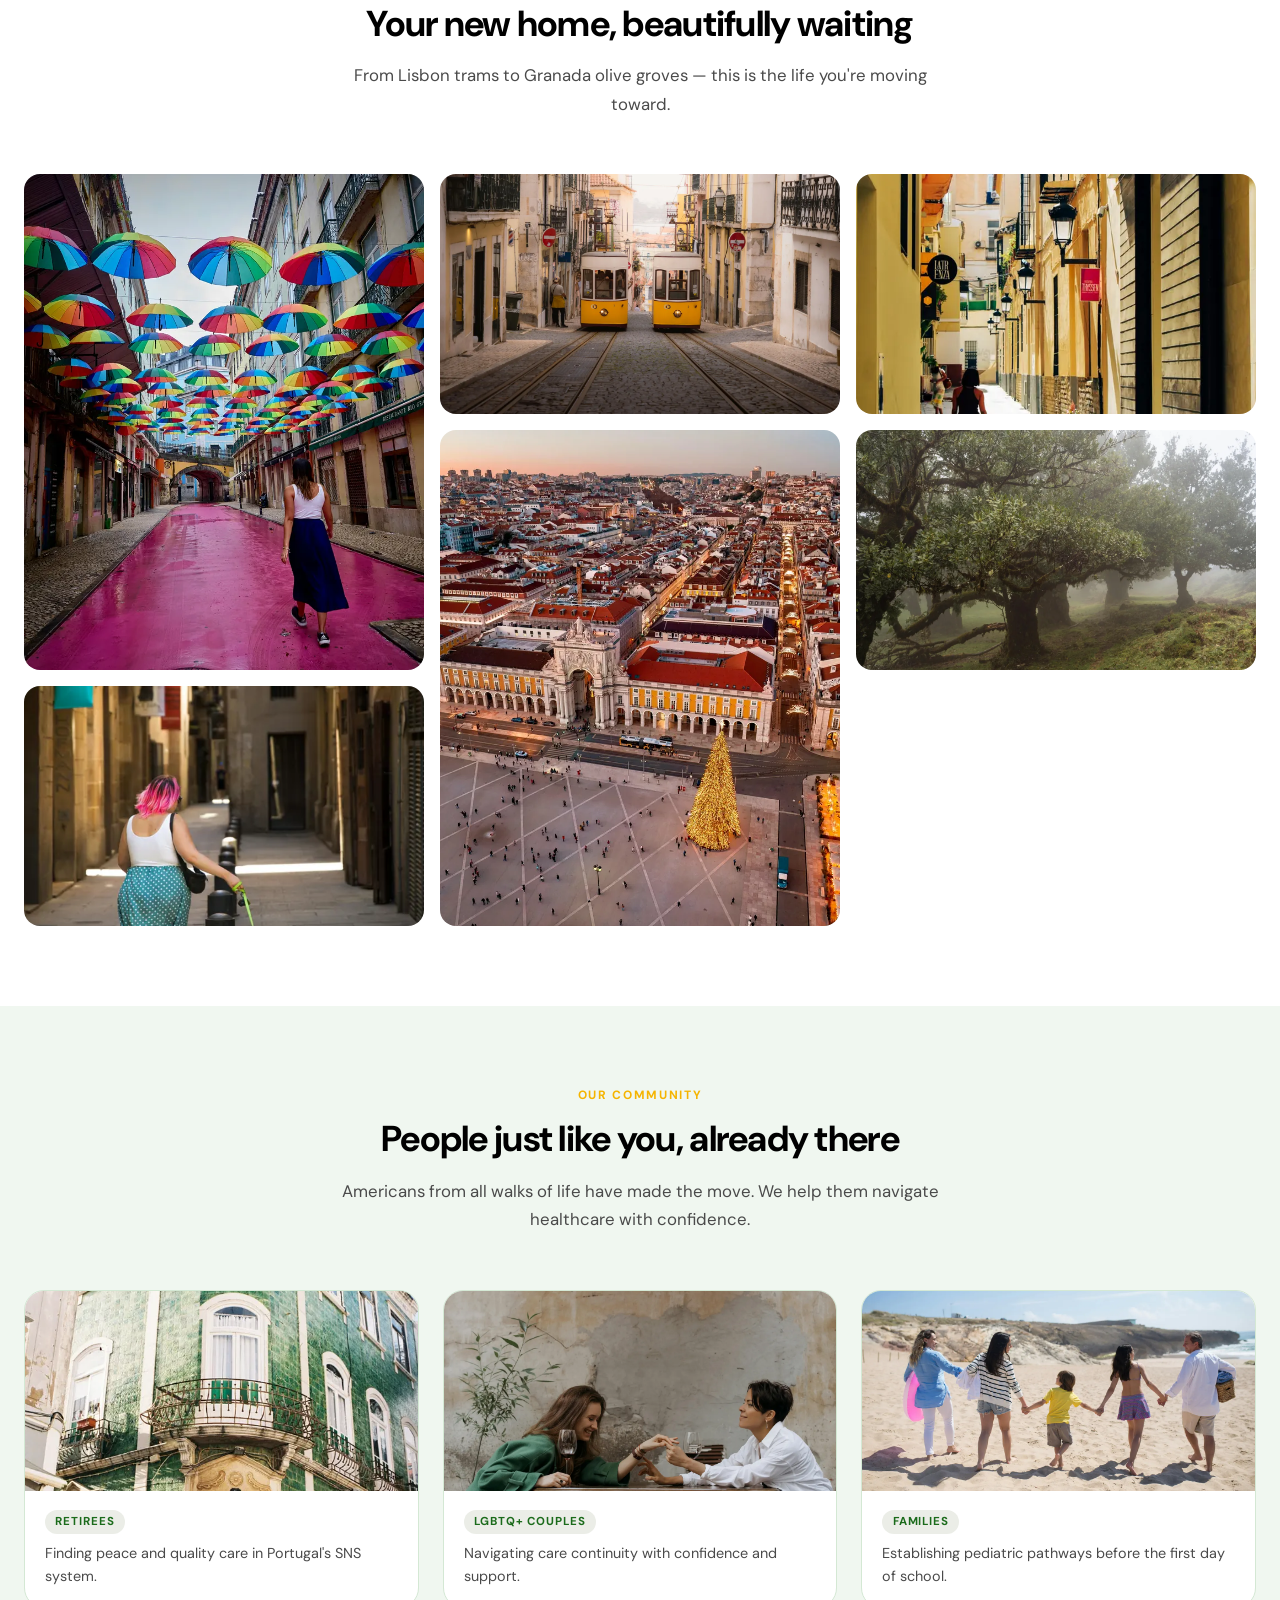
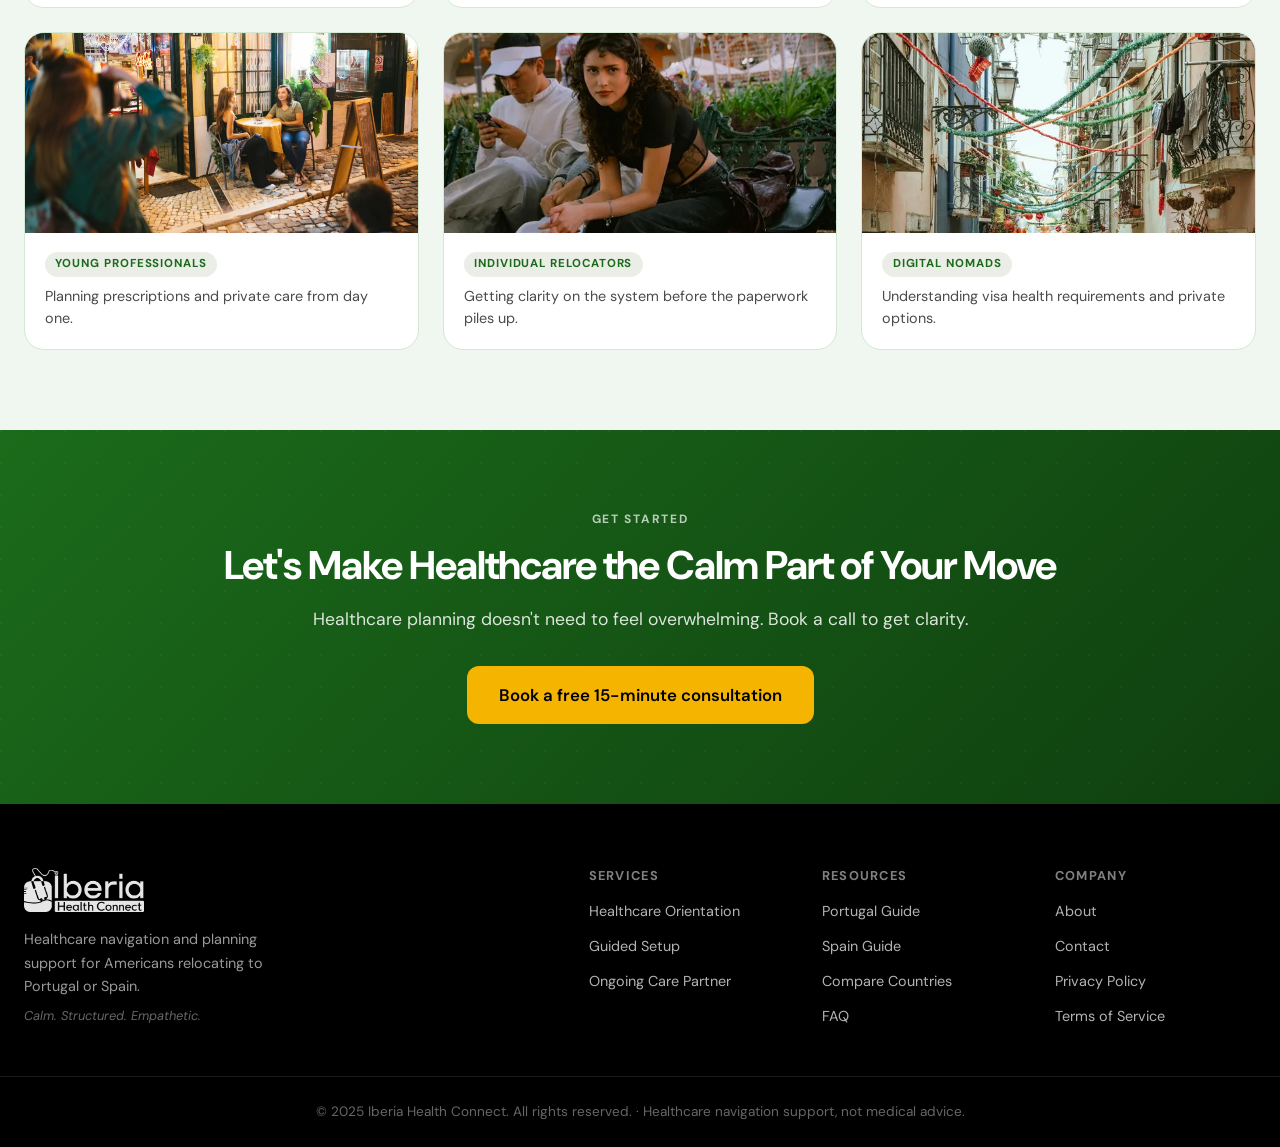
==== commit 6b074093: "fix: hero shows full olive tree image uncropped - natural width img, content absolutely positioned o" ====
--- a/index.html
+++ b/index.html
@@ -82,13 +82,13 @@
   <!-- ═══ HERO ═══ -->
   <section class="olive-hero" id="hero">
 
-    <!-- Full-bleed background image -->
+    <!-- Image drives the section height — no cropping -->
     <div class="olive-hero-bg" aria-hidden="true">
       <img src="images/olive tree granada.webp" alt="" class="olive-hero-img" />
       <div class="olive-hero-overlay"></div>
     </div>
 
-    <!-- Content -->
+    <!-- Content sits over the image -->
     <div class="olive-hero-content">
       <h1 class="olive-hero-heading">
         Healthcare Help<br>for Americans<br>Moving to Portugal<br>or Spain
--- a/css/style.css
+++ b/css/style.css
@@ -1541,45 +1541,44 @@
 /* ===== OLIVE TREE HERO ===== */
 .olive-hero {
   position: relative;
-  min-height: 92vh;
-  display: flex;
-  align-items: flex-end;
   overflow: hidden;
 }
 
 .olive-hero-bg {
-  position: absolute;
-  inset: 0;
+  position: relative;
   z-index: 0;
-}
-
+  line-height: 0;
+}
+
+/* Image shows 100% width — no cropping, full details visible */
 .olive-hero-img {
   width: 100%;
-  height: 100%;
-  object-fit: cover;
-  object-position: center 30%;
+  height: auto;
   display: block;
 }
 
-/* Left-side gradient so text is always legible */
+/* Gradient overlay on top of the image */
 .olive-hero-overlay {
   position: absolute;
   inset: 0;
   background: linear-gradient(
     105deg,
     rgba(10, 20, 8, 0.72) 0%,
-    rgba(10, 20, 8, 0.55) 40%,
-    rgba(10, 20, 8, 0.10) 75%,
+    rgba(10, 20, 8, 0.50) 38%,
+    rgba(10, 20, 8, 0.10) 68%,
     transparent 100%
   );
 }
 
+/* Content floats over the image */
 .olive-hero-content {
-  position: relative;
+  position: absolute;
   z-index: 2;
-  max-width: 600px;
-  padding: 0 2.5rem 5rem;
-  margin-left: max(2.5rem, calc((100vw - 1280px) / 2 + 2.5rem));
+  top: 50%;
+  transform: translateY(-50%);
+  max-width: 560px;
+  padding: 0 2.5rem;
+  left: max(2.5rem, calc((100vw - 1280px) / 2 + 2.5rem));
 }
 
 .olive-hero-heading {
@@ -1638,20 +1637,23 @@
 
 /* ── Responsive ── */
 @media (max-width: 768px) {
-  .olive-hero { min-height: 85vh; align-items: flex-end; }
   .olive-hero-content {
-    padding: 0 1.25rem 3.5rem;
-    margin-left: 0;
+    position: relative;
+    top: auto;
+    transform: none;
+    left: auto;
+    padding: 2rem 1.25rem 2.5rem;
     max-width: 100%;
-  }
-  .olive-hero-heading { font-size: clamp(2rem, 9vw, 2.8rem); }
+    background: linear-gradient(to bottom, rgba(10,20,8,0.65), rgba(10,20,8,0.45));
+    margin-top: -4px;
+  }
+  .olive-hero-heading { font-size: clamp(1.8rem, 8vw, 2.4rem); }
   .olive-hero-card { max-width: 100%; }
   .olive-hero-cta { width: 100%; justify-content: center; }
 }
 
 @media (max-width: 480px) {
-  .olive-hero { min-height: 80vh; }
-  .olive-hero-heading { font-size: clamp(1.8rem, 8.5vw, 2.4rem); }
+  .olive-hero-heading { font-size: clamp(1.6rem, 7.5vw, 2rem); }
 }
 
 /* ===== PHOTO MOSAIC ===== */
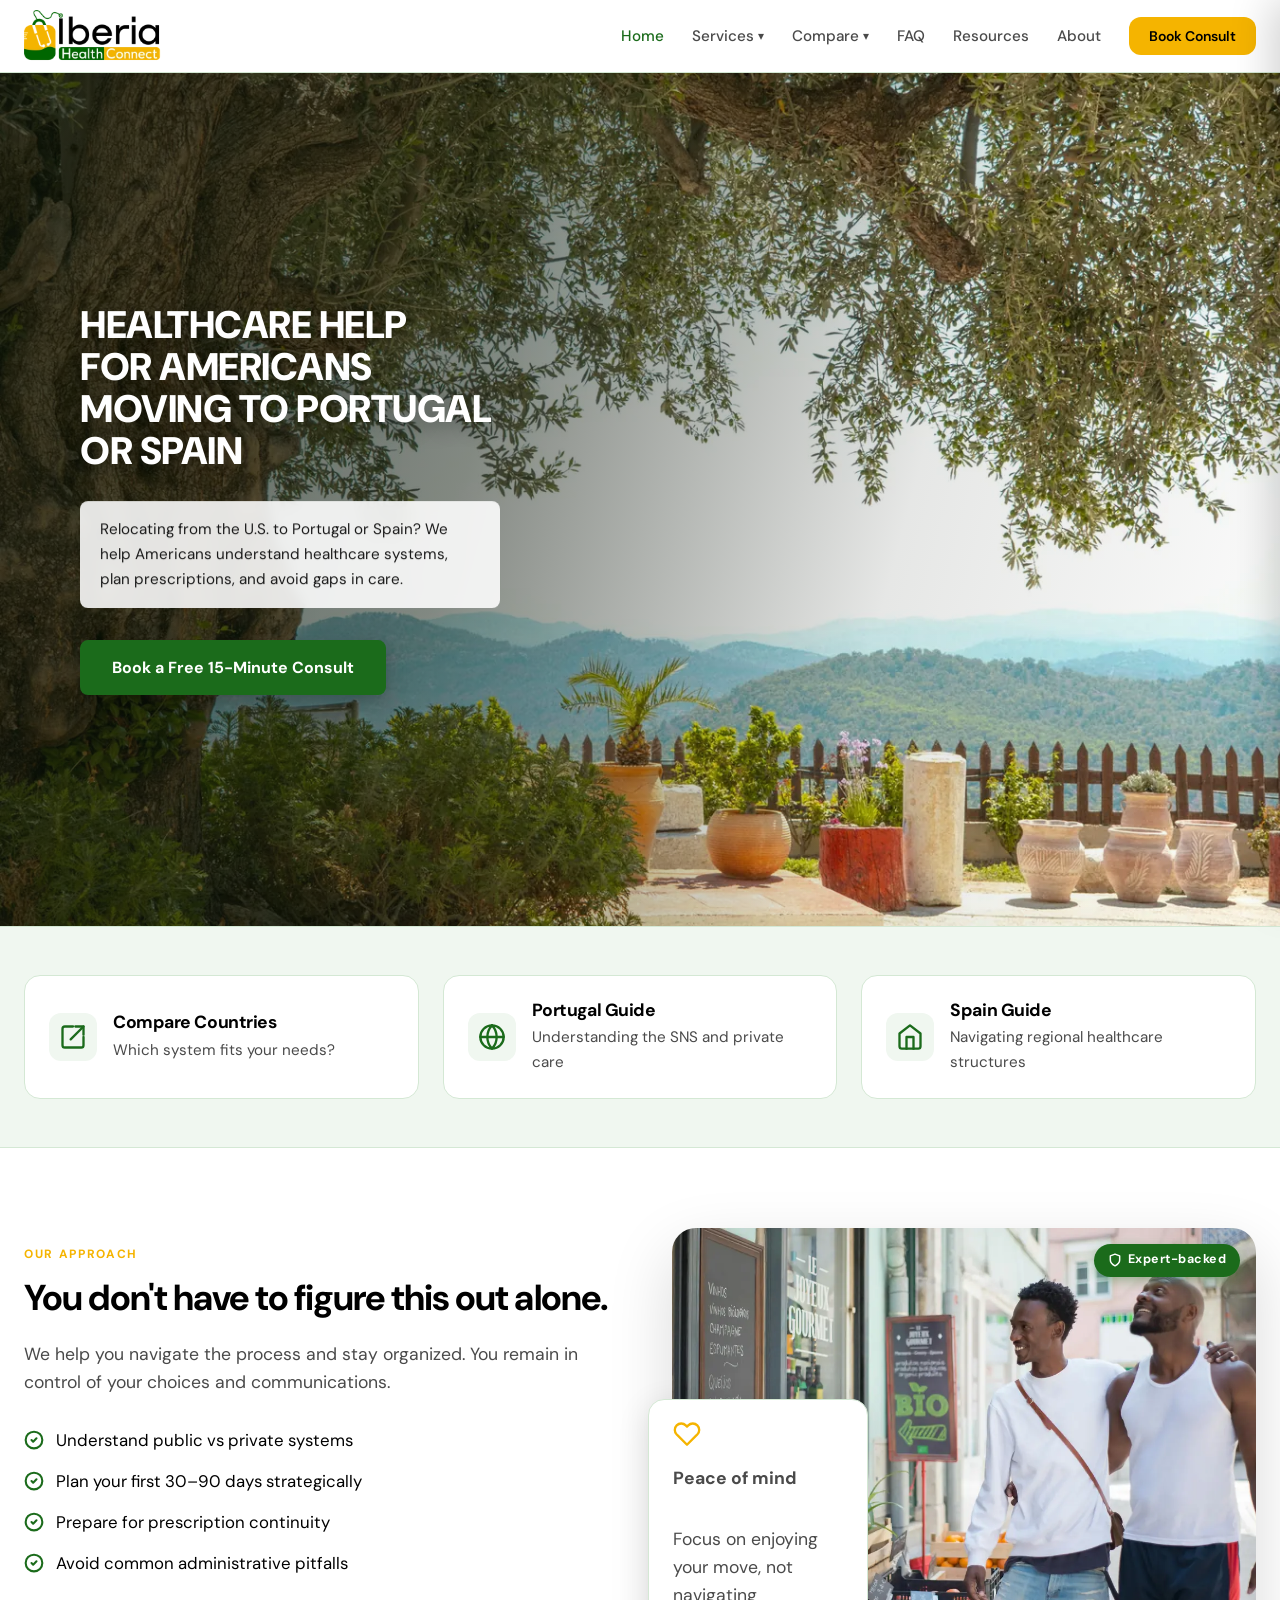
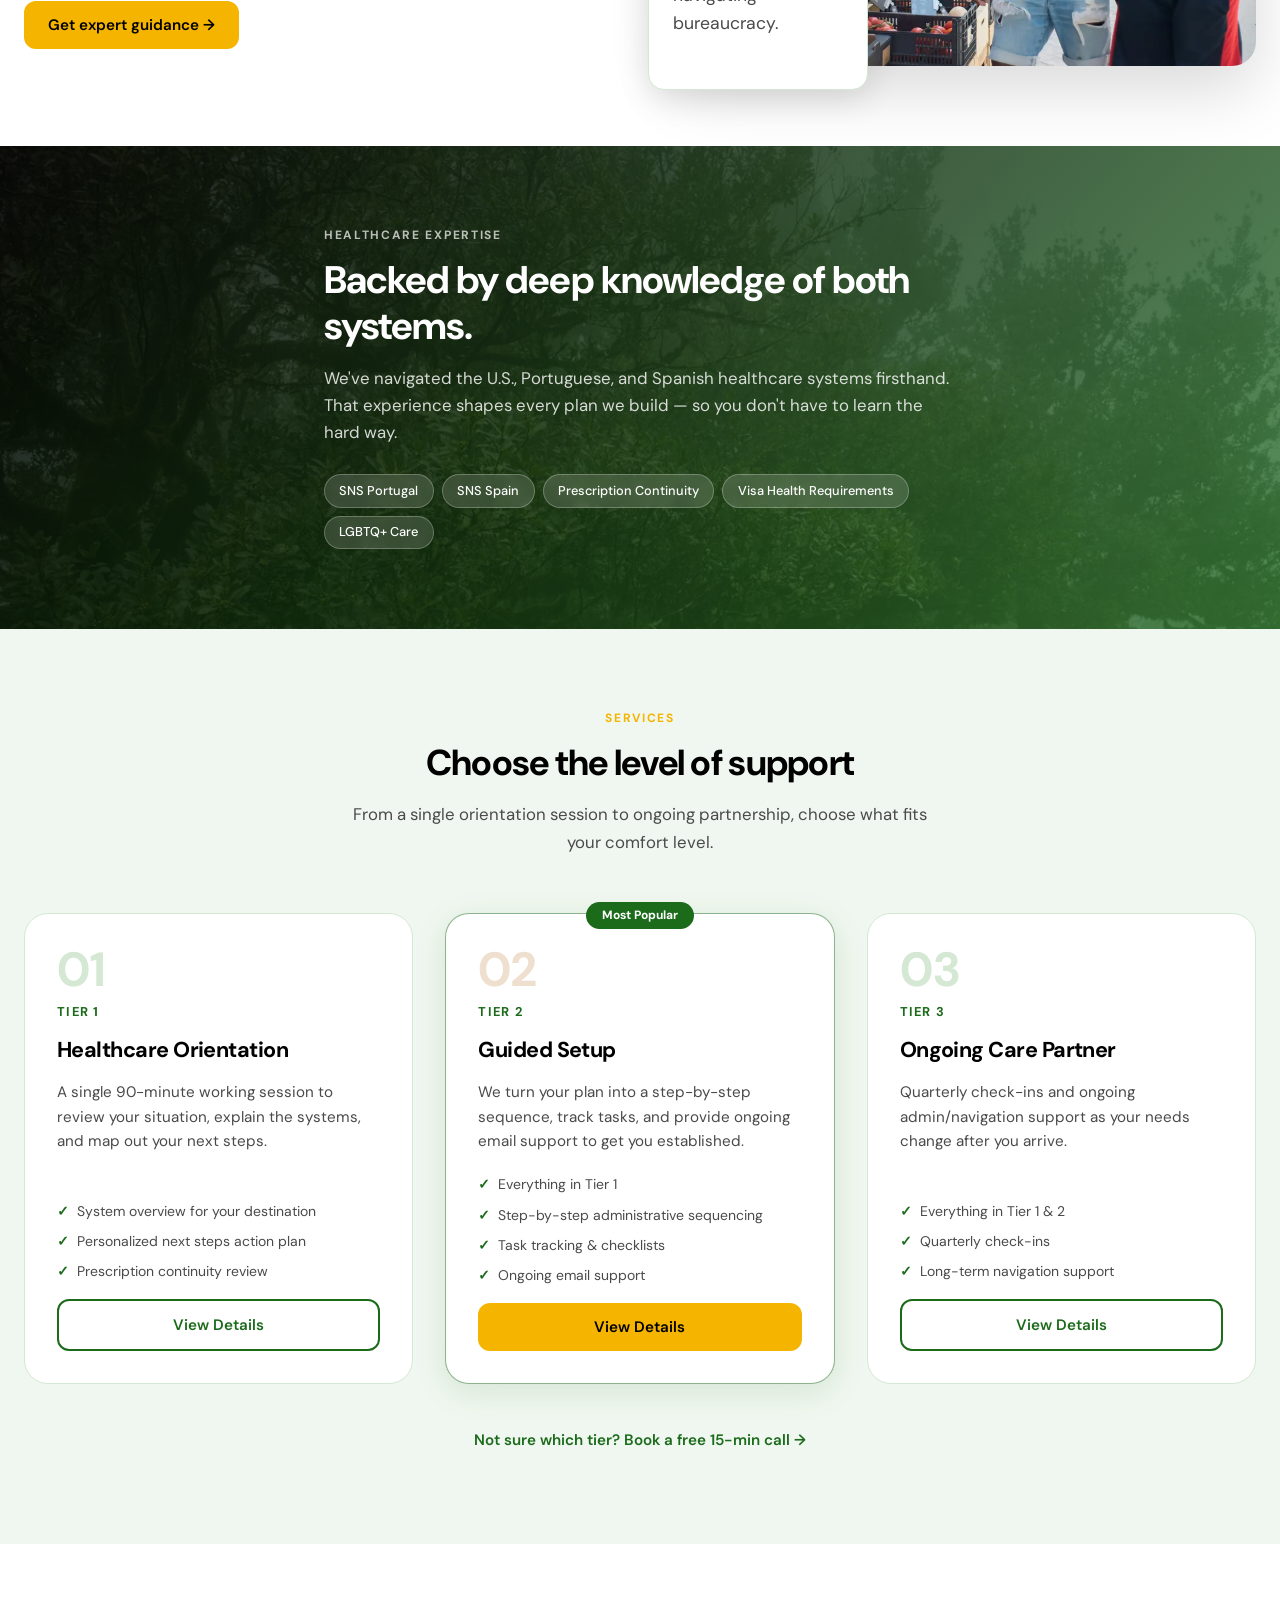
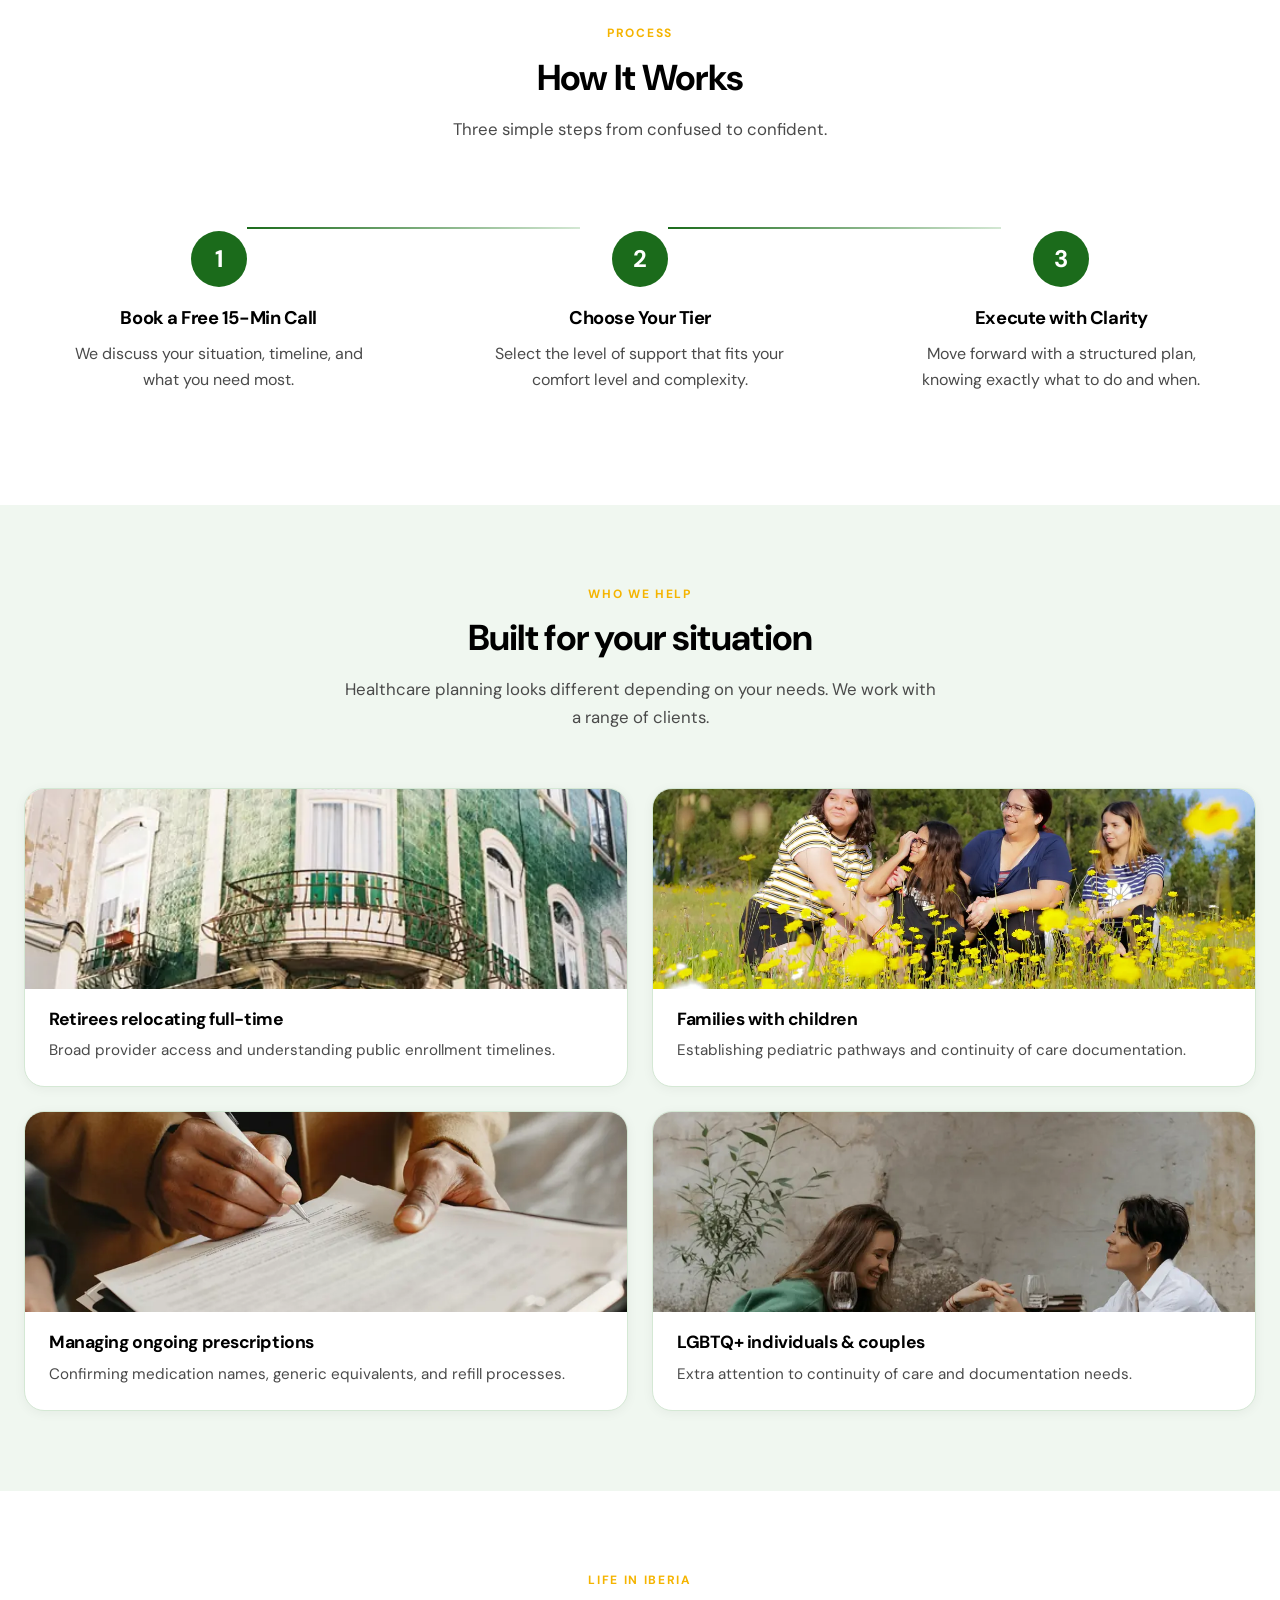
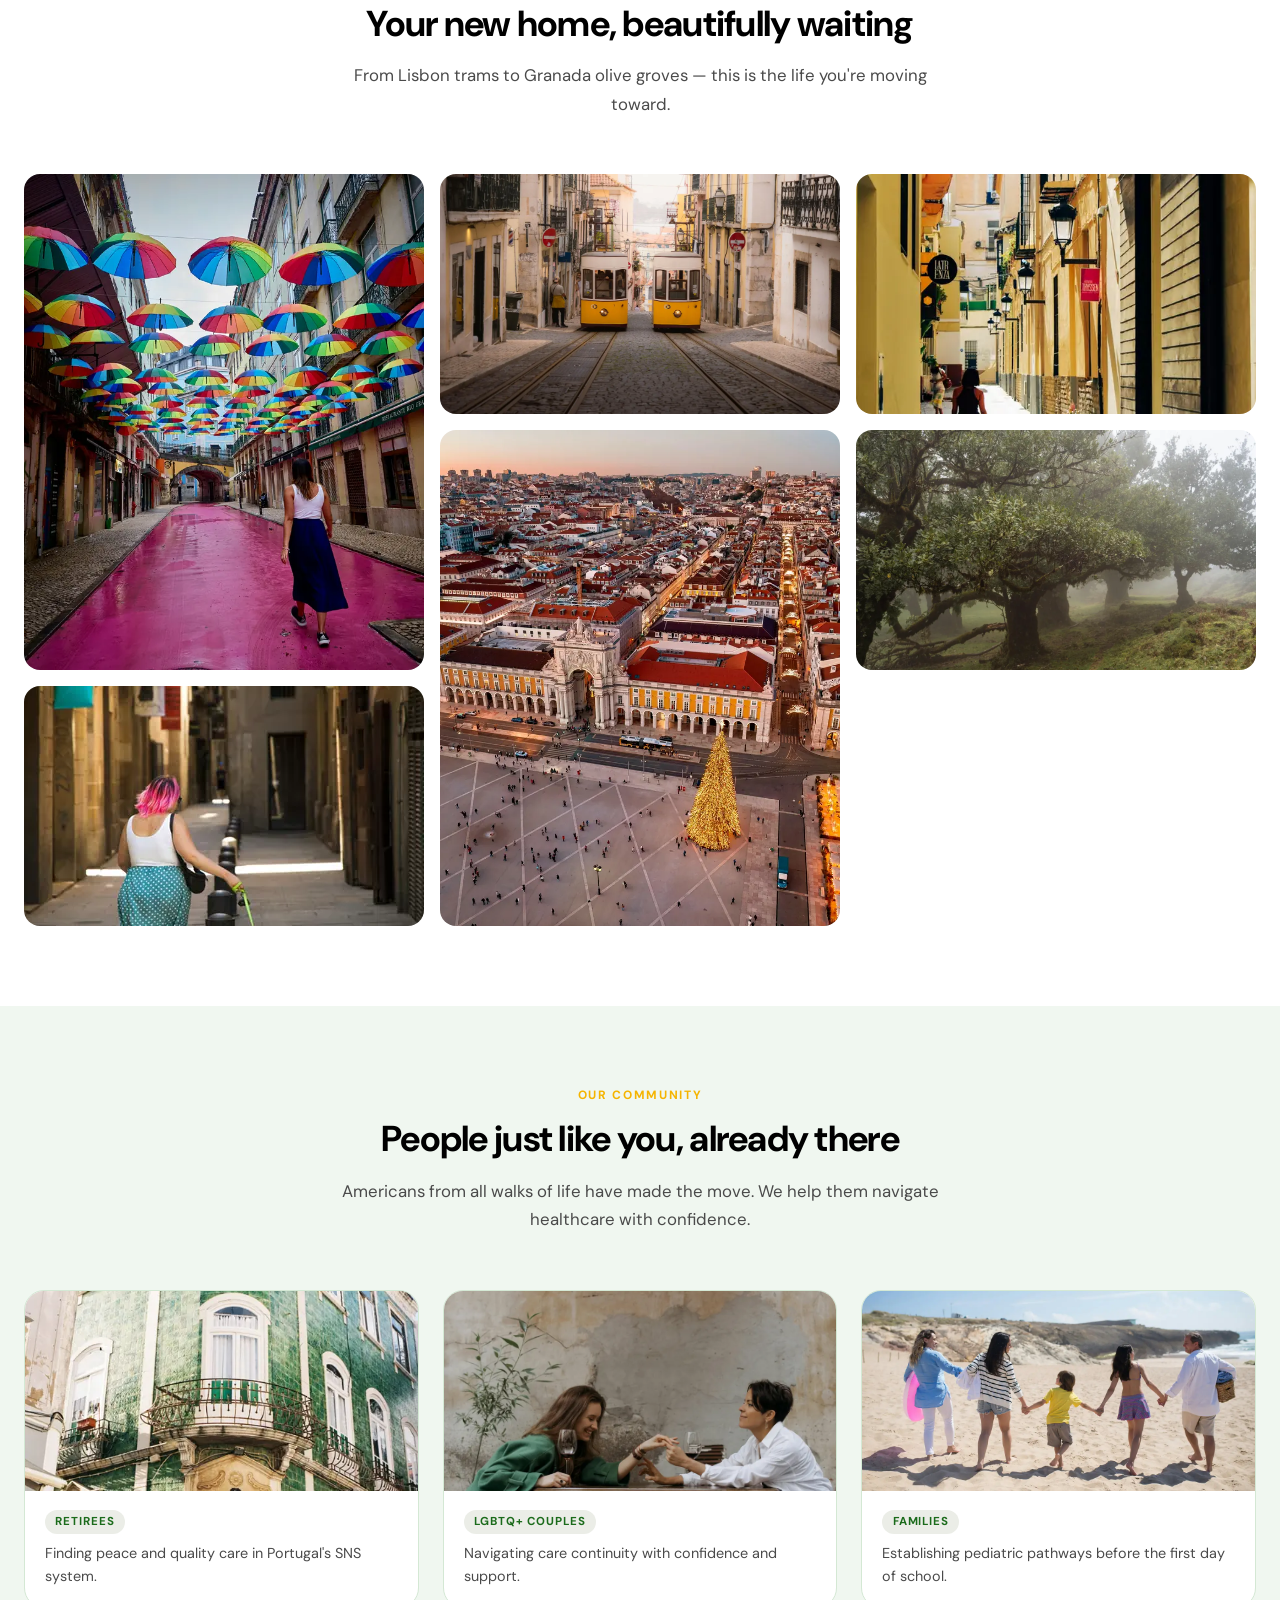
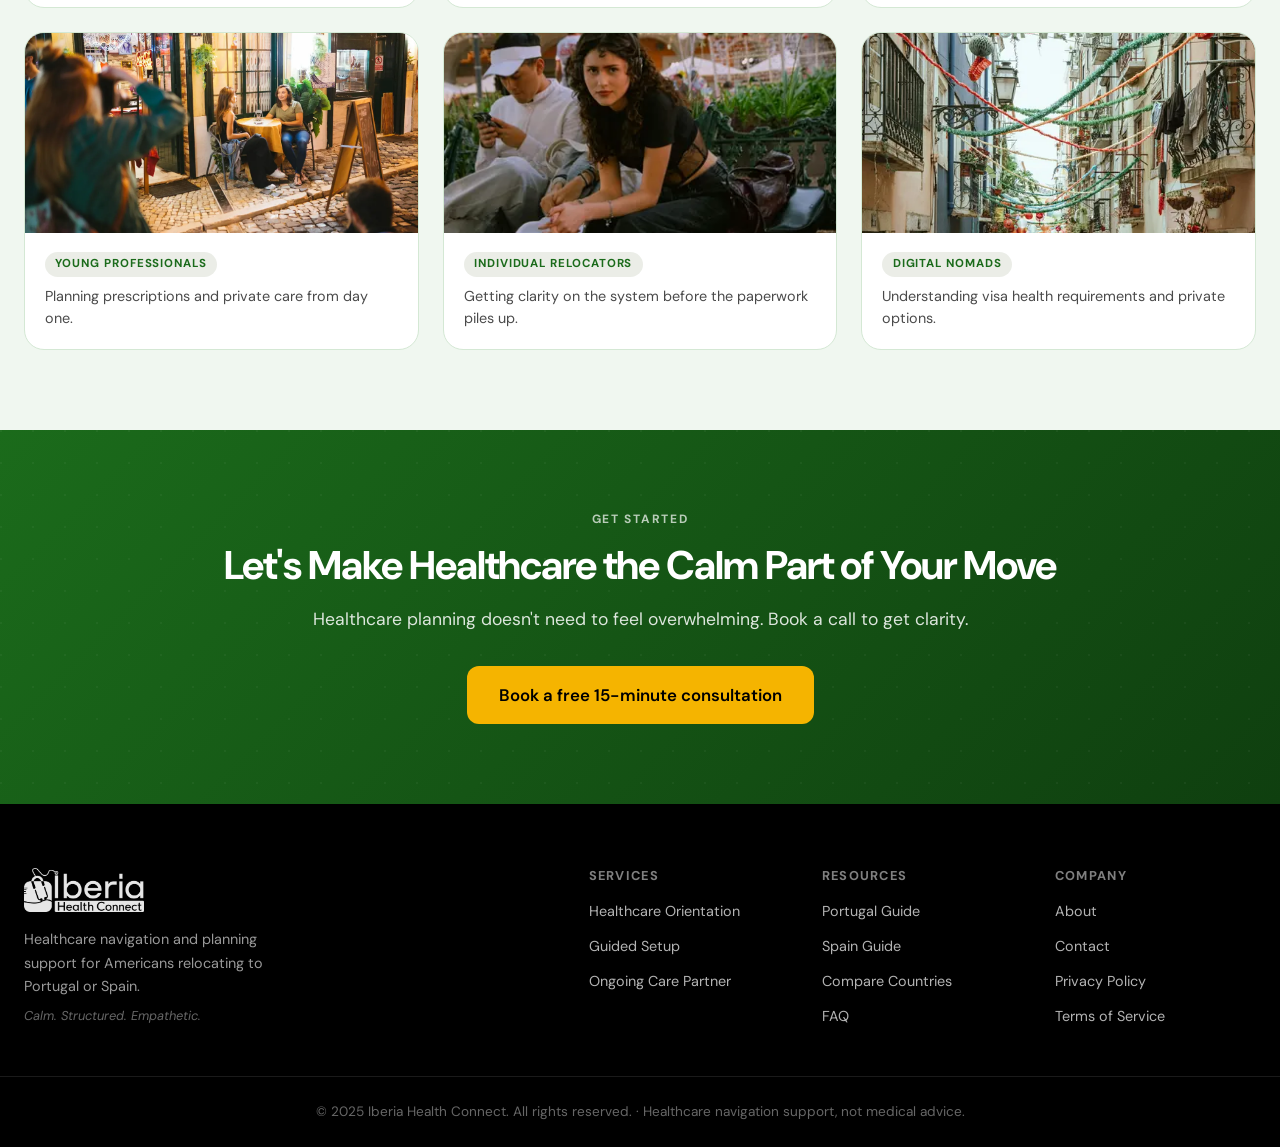
==== commit 1935f366: "perf: srcset responsive images, .htaccess caching+gzip, preload hints, smaller mobile hero image" ====
--- a/index.html
+++ b/index.html
@@ -7,10 +7,13 @@
   <title>Iberia Health Connect – Healthcare for Americans in Portugal & Spain</title>
   <link rel="preconnect" href="https://fonts.googleapis.com">
   <link rel="preconnect" href="https://fonts.gstatic.com" crossorigin>
+  <link rel="dns-prefetch" href="https://fonts.cdnfonts.com">
   <link href="https://fonts.googleapis.com/css2?family=DM+Sans:ital,opsz,wght@0,9..40,300..700;1,9..40,300..700&family=Playfair+Display:ital,wght@0,400..900;1,400..900&family=Poppins:wght@400;600;700;800;900&family=Open+Sans:wght@400;500;600&display=swap" rel="stylesheet">
   <link href="https://fonts.cdnfonts.com/css/nekst" rel="stylesheet">
-  <!-- Performance: preload critical assets -->
-  <link rel="preload" as="image" href="images/olive tree granada.webp" type="image/webp">
+  <!-- Preload hero for fast LCP on all screen sizes -->
+  <link rel="preload" as="image" href="images/olive tree granada-480w.webp" type="image/webp" media="(max-width:480px)">
+  <link rel="preload" as="image" href="images/olive tree granada-800w.webp" type="image/webp" media="(max-width:800px)">
+  <link rel="preload" as="image" href="images/olive tree granada.webp" type="image/webp" media="(min-width:801px)">
   <link rel="stylesheet" href="css/style.css" />
 </head>
 <body>
@@ -84,7 +87,12 @@
 
     <!-- Image drives the section height — no cropping -->
     <div class="olive-hero-bg" aria-hidden="true">
-      <img src="images/olive tree granada.webp" alt="" class="olive-hero-img" />
+      <img src="images/olive tree granada.webp"
+           srcset="images/olive tree granada-480w.webp 480w,
+                   images/olive tree granada-800w.webp 800w,
+                   images/olive tree granada.webp 1400w"
+           sizes="100vw"
+           alt="" class="olive-hero-img" />
       <div class="olive-hero-overlay"></div>
     </div>
 
@@ -167,7 +175,12 @@
       </div>
       <div class="col reveal-left">
         <div class="img-card">
-          <img src="images/couple market portugal.webp" alt="Two people at a Lisbon market" class="rounded-img" loading="lazy" />
+          <img src="images/couple market portugal.webp"
+               srcset="images/couple market portugal-400w.webp 400w,
+                       images/couple market portugal-700w.webp 700w,
+                       images/couple market portugal.webp 1200w"
+               sizes="(max-width:768px) 100vw, 50vw"
+               alt="Two people at a Lisbon market" class="rounded-img" loading="lazy" />
           <div class="expert-badge">
             <svg xmlns="http://www.w3.org/2000/svg" width="14" height="14" viewBox="0 0 24 24" fill="none" stroke="currentColor" stroke-width="2.5" stroke-linecap="round" stroke-linejoin="round"><path d="M12 22s8-4 8-10V5l-8-3-8 3v7c0 6 8 10 8 10z"/></svg>
             Expert-backed
@@ -187,7 +200,12 @@
   <!-- ═══ EXPERTISE BANNER ═══ -->
   <section class="expertise-banner">
     <div class="expertise-bg">
-      <img src="images/portugal trees.webp" alt="Portuguese landscape" class="expertise-img" loading="lazy" />
+      <img src="images/portugal trees.webp"
+           srcset="images/portugal trees-400w.webp 400w,
+                   images/portugal trees-700w.webp 700w,
+                   images/portugal trees.webp 1200w"
+           sizes="100vw"
+           alt="Portuguese landscape" class="expertise-img" loading="lazy" />
       <div class="expertise-overlay"></div>
     </div>
     <div class="container expertise-content">
@@ -305,7 +323,10 @@
           <p>Broad provider access and understanding public enrollment timelines.</p>
         </div>
         <div class="who-card reveal-up" style="animation-delay:.1s">
-          <img src="images/family portugal.webp" alt="Family in Portugal" class="who-card-img" loading="lazy" />
+          <img src="images/family portugal.webp"
+               srcset="images/family portugal-400w.webp 400w, images/family portugal.webp 700w"
+               sizes="(max-width:768px) 100vw, 50vw"
+               alt="Family in Portugal" class="who-card-img" loading="lazy" />
           <h4>Families with children</h4>
           <p>Establishing pediatric pathways and continuity of care documentation.</p>
         </div>
@@ -334,27 +355,45 @@
       </div>
       <div class="photo-mosaic">
         <div class="photo-tile photo-tile--tall reveal-up" style="animation-delay:.05s">
-          <img src="images/rainbow umbrellas portugal.webp" alt="Rainbow umbrellas in Portugal" loading="lazy" />
+          <img src="images/rainbow umbrellas portugal.webp"
+               srcset="images/rainbow umbrellas portugal-400w.webp 400w, images/rainbow umbrellas portugal-700w.webp 700w, images/rainbow umbrellas portugal.webp 1200w"
+               sizes="(max-width:640px) 100vw, 33vw"
+               alt="Rainbow umbrellas in Portugal" loading="lazy" />
           <div class="photo-tile-label">Lisbon, Portugal</div>
         </div>
         <div class="photo-tile reveal-up" style="animation-delay:.1s">
-          <img src="images/portugal trams.webp" alt="Yellow trams in Lisbon" loading="lazy" />
+          <img src="images/portugal trams.webp"
+               srcset="images/portugal trams-400w.webp 400w, images/portugal trams-700w.webp 700w, images/portugal trams.webp 1200w"
+               sizes="(max-width:640px) 100vw, 33vw"
+               alt="Yellow trams in Lisbon" loading="lazy" />
           <div class="photo-tile-label">Iconic Lisbon Trams</div>
         </div>
         <div class="photo-tile reveal-up" style="animation-delay:.15s">
-          <img src="images/Spain yellow alley.webp" alt="Yellow alley in Spain" loading="lazy" />
+          <img src="images/Spain yellow alley.webp"
+               srcset="images/Spain yellow alley-400w.webp 400w, images/Spain yellow alley-700w.webp 700w, images/Spain yellow alley.webp 1200w"
+               sizes="(max-width:640px) 100vw, 33vw"
+               alt="Yellow alley in Spain" loading="lazy" />
           <div class="photo-tile-label">Andalusia, Spain</div>
         </div>
         <div class="photo-tile photo-tile--tall reveal-up" style="animation-delay:.2s">
-          <img src="images/portugal square.webp" alt="Praça do Comércio at golden hour" loading="lazy" />
+          <img src="images/portugal square.webp"
+               srcset="images/portugal square-480w.webp 480w, images/portugal square-800w.webp 800w, images/portugal square.webp 1400w"
+               sizes="(max-width:640px) 100vw, 33vw"
+               alt="Praça do Comércio at golden hour" loading="lazy" />
           <div class="photo-tile-label">Praça do Comércio</div>
         </div>
         <div class="photo-tile reveal-up" style="animation-delay:.25s">
-          <img src="images/portugal trees.webp" alt="Portuguese landscape" loading="lazy" />
+          <img src="images/portugal trees.webp"
+               srcset="images/portugal trees-400w.webp 400w, images/portugal trees-700w.webp 700w, images/portugal trees.webp 1200w"
+               sizes="(max-width:640px) 100vw, 33vw"
+               alt="Portuguese landscape" loading="lazy" />
           <div class="photo-tile-label">Portuguese Countryside</div>
         </div>
         <div class="photo-tile reveal-up" style="animation-delay:.3s">
-          <img src="images/spain dog walk.webp" alt="Barcelona Gothic Quarter" loading="lazy" />
+          <img src="images/spain dog walk.webp"
+               srcset="images/spain dog walk-500w.webp 500w, images/spain dog walk.webp 900w"
+               sizes="(max-width:640px) 100vw, 33vw"
+               alt="Barcelona Gothic Quarter" loading="lazy" />
           <div class="photo-tile-label">Barcelona, Spain</div>
         </div>
       </div>
@@ -371,42 +410,60 @@
       </div>
       <div class="community-grid">
         <div class="community-card reveal-up" style="animation-delay:.05s">
-          <img src="images/retired couple portugal.webp" alt="Retired couple enjoying Portugal" loading="lazy" />
+          <img src="images/retired couple portugal.webp"
+               srcset="images/retired couple portugal-400w.webp 400w, images/retired couple portugal.webp 700w"
+               sizes="(max-width:768px) 100vw, 50vw"
+               alt="Retired couple enjoying Portugal" loading="lazy" />
           <div class="community-card-body">
             <span class="community-tag">Retirees</span>
             <p>Finding peace and quality care in Portugal's SNS system.</p>
           </div>
         </div>
         <div class="community-card reveal-up" style="animation-delay:.12s">
-          <img src="images/couple spain.webp" alt="LGBTQ+ couple in Spain" loading="lazy" />
+          <img src="images/couple spain.webp"
+               srcset="images/couple spain-500w.webp 500w, images/couple spain.webp 900w"
+               sizes="(max-width:768px) 100vw, 33vw"
+               alt="LGBTQ+ couple in Spain" loading="lazy" />
           <div class="community-card-body">
             <span class="community-tag">LGBTQ+ Couples</span>
             <p>Navigating care continuity with confidence and support.</p>
           </div>
         </div>
         <div class="community-card reveal-up" style="animation-delay:.19s">
-          <img src="images/family at beach portugal.webp" alt="Family on a Portuguese beach" loading="lazy" />
+          <img src="images/family at beach portugal.webp"
+               srcset="images/family at beach portugal-400w.webp 400w, images/family at beach portugal.webp 700w"
+               sizes="(max-width:768px) 100vw, 50vw"
+               alt="Family on a Portuguese beach" loading="lazy" />
           <div class="community-card-body">
             <span class="community-tag">Families</span>
             <p>Establishing pediatric pathways before the first day of school.</p>
           </div>
         </div>
         <div class="community-card reveal-up" style="animation-delay:.26s">
-          <img src="images/young people cafe portugal.webp" alt="Young people at a Lisbon café" loading="lazy" />
+          <img src="images/young people cafe portugal.webp"
+               srcset="images/young people cafe portugal-400w.webp 400w, images/young people cafe portugal.webp 700w"
+               sizes="(max-width:768px) 100vw, 33vw"
+               alt="Young people at a Lisbon café" loading="lazy" />
           <div class="community-card-body">
             <span class="community-tag">Young Professionals</span>
             <p>Planning prescriptions and private care from day one.</p>
           </div>
         </div>
         <div class="community-card reveal-up" style="animation-delay:.33s">
-          <img src="images/student spain.webp" alt="Student in a Spanish plaza" loading="lazy" />
+          <img src="images/student spain.webp"
+               srcset="images/student spain-500w.webp 500w, images/student spain.webp 900w"
+               sizes="(max-width:768px) 100vw, 33vw"
+               alt="Student in a Spanish plaza" loading="lazy" />
           <div class="community-card-body">
             <span class="community-tag">Individual Relocators</span>
             <p>Getting clarity on the system before the paperwork piles up.</p>
           </div>
         </div>
         <div class="community-card reveal-up" style="animation-delay:.4s">
-          <img src="images/young people portugal.webp" alt="Young people in Portugal" loading="lazy" />
+          <img src="images/young people portugal.webp"
+               srcset="images/young people portugal-400w.webp 400w, images/young people portugal.webp 700w"
+               sizes="(max-width:768px) 100vw, 33vw"
+               alt="Young people in Portugal" loading="lazy" />
           <div class="community-card-body">
             <span class="community-tag">Digital Nomads</span>
             <p>Understanding visa health requirements and private options.</p>
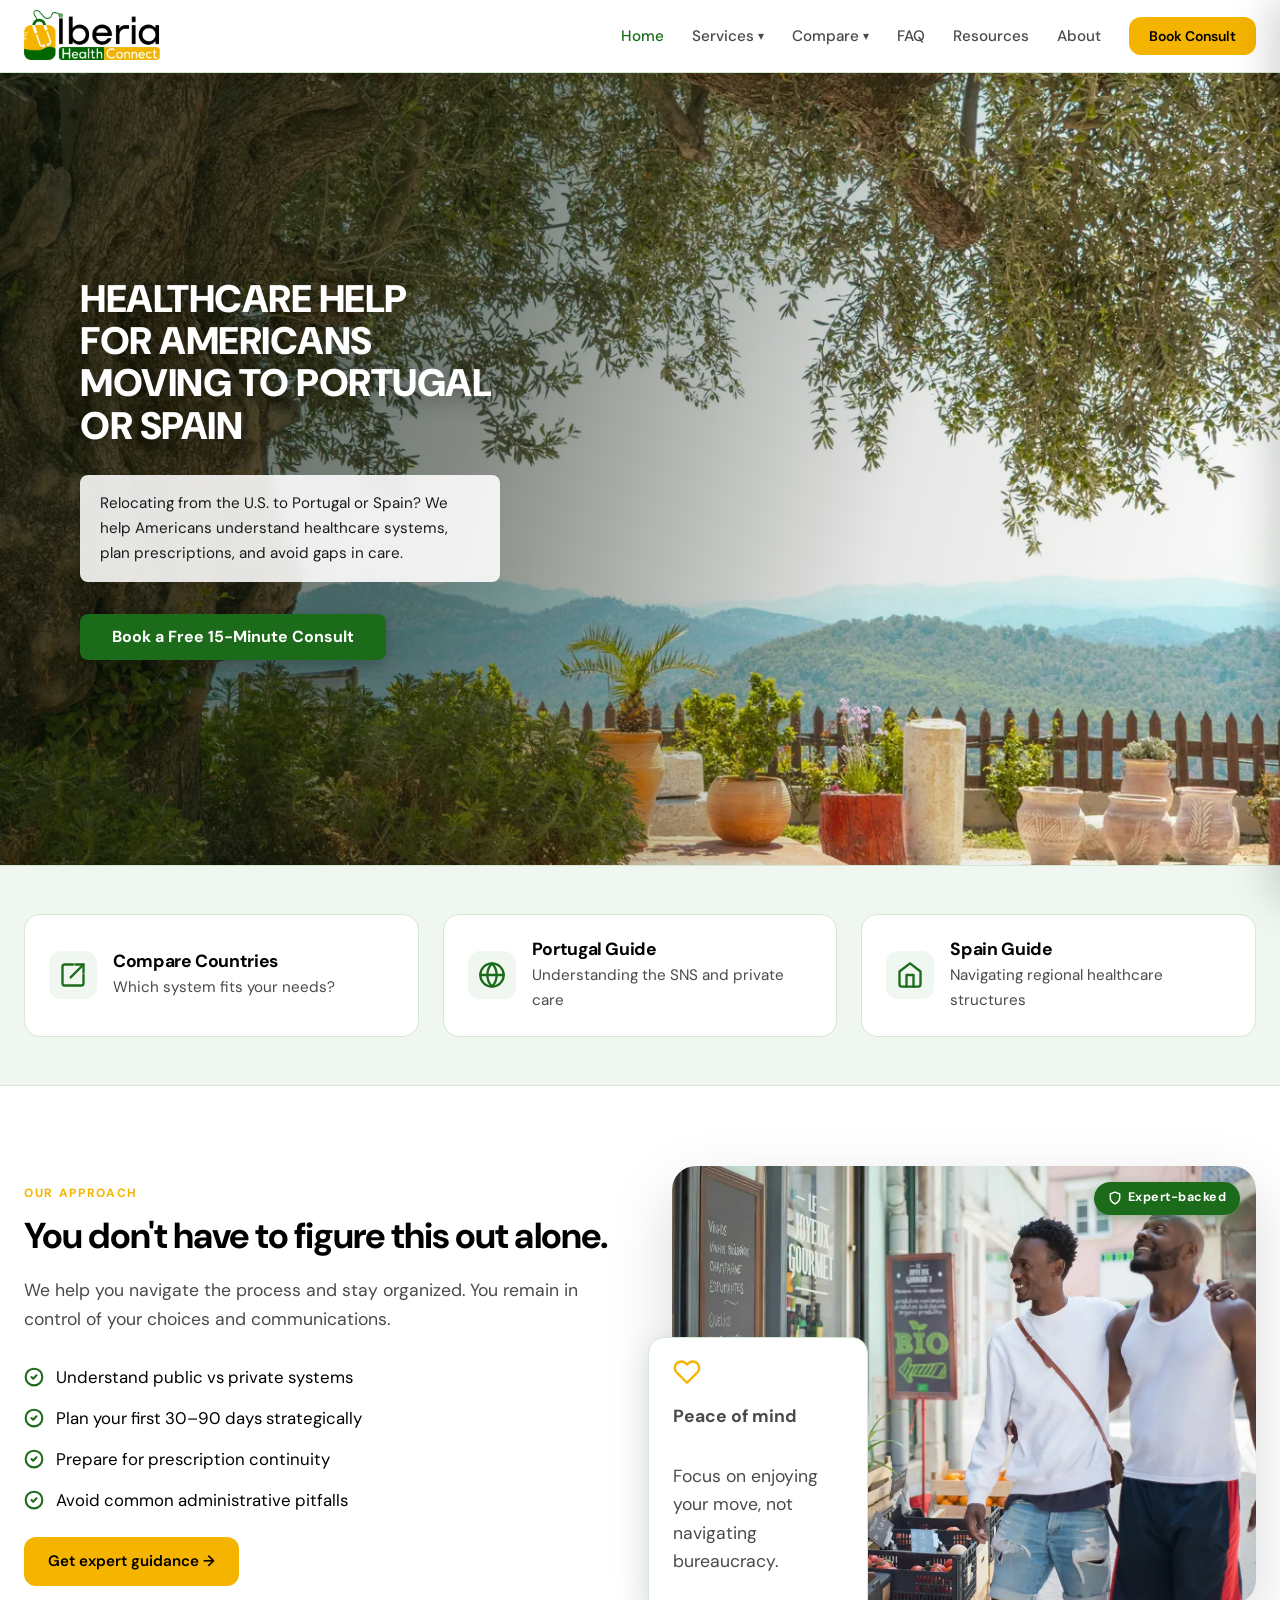
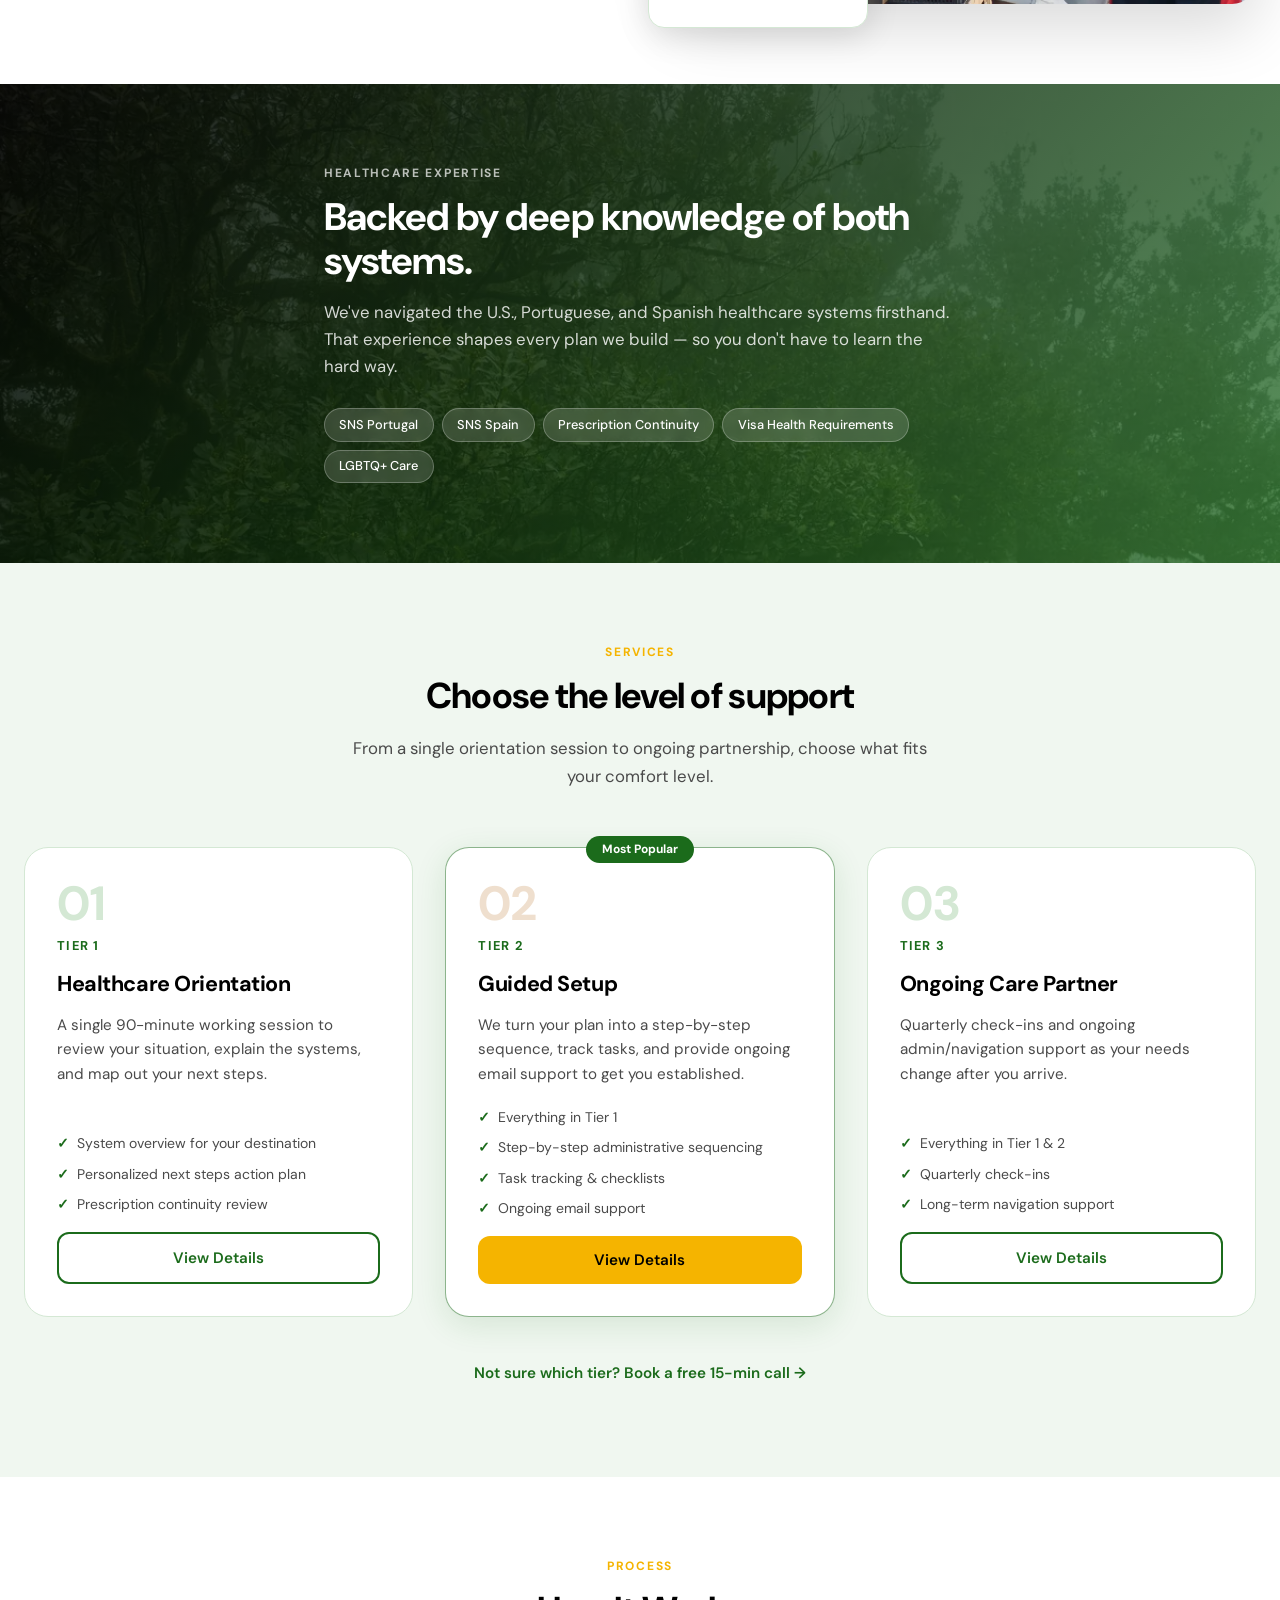
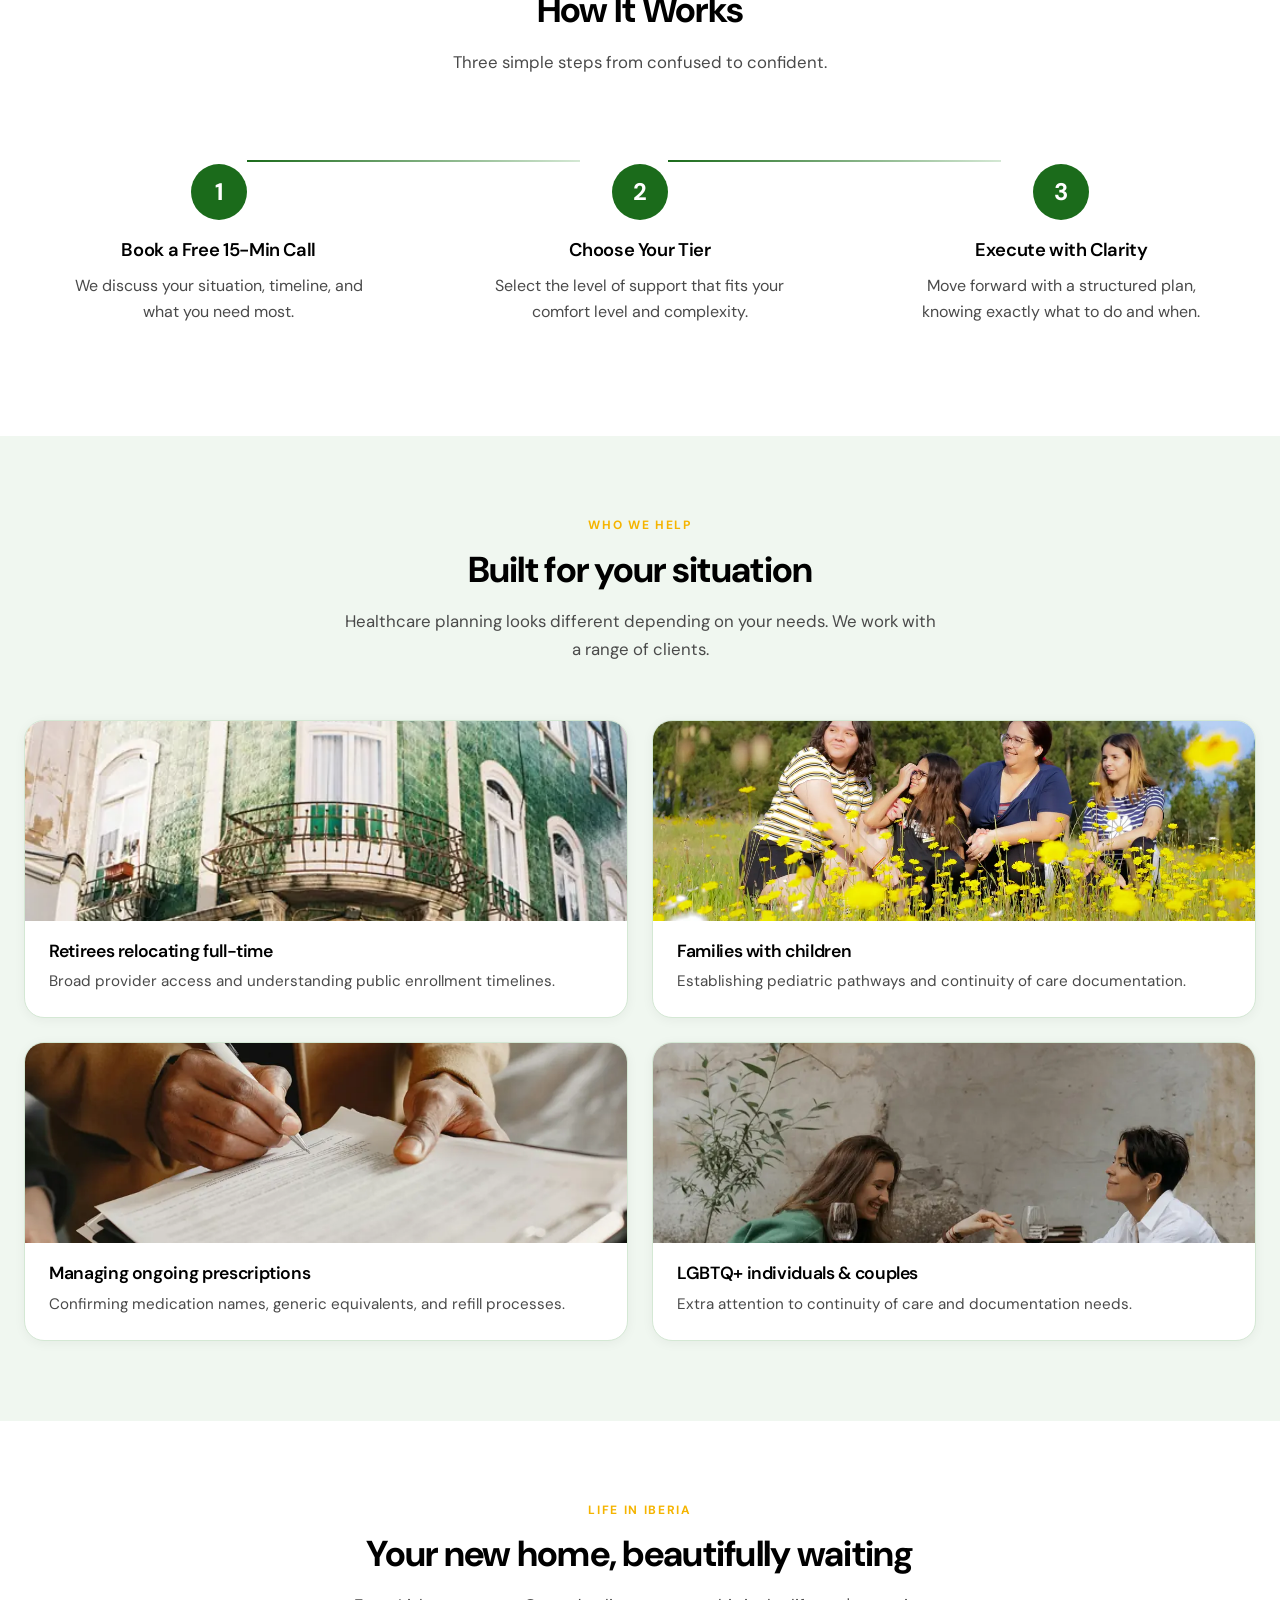
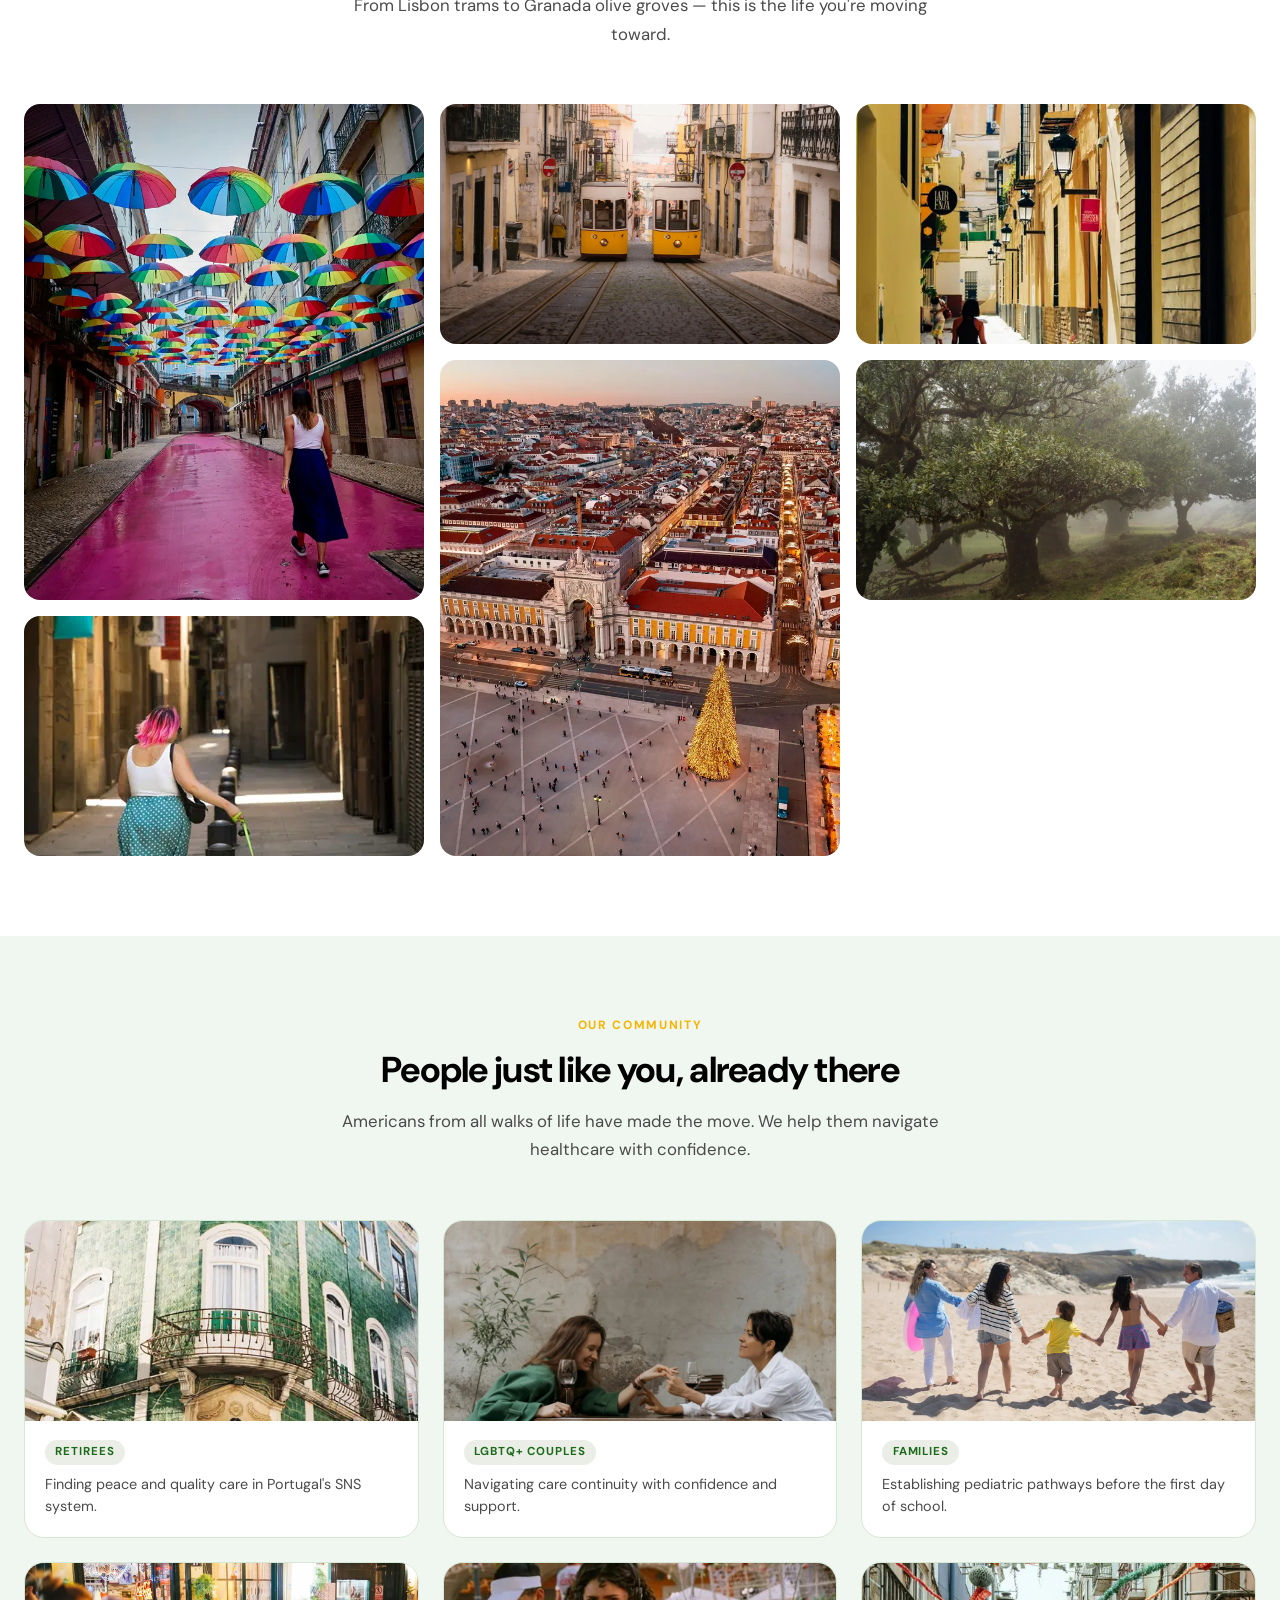
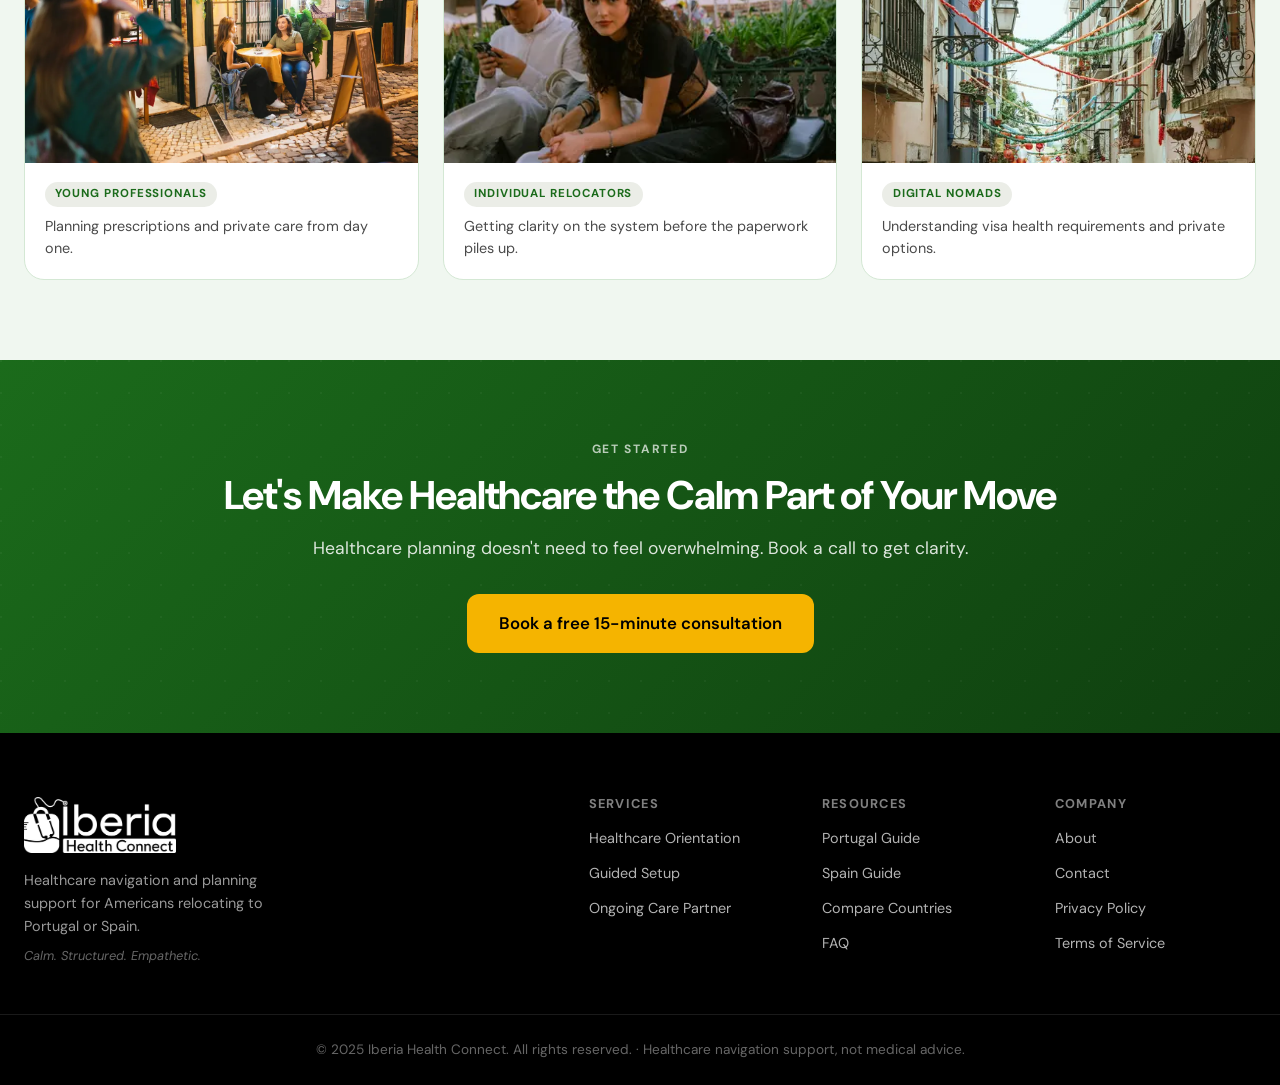
==== commit ab28338f: "typography: Nekst for all headings, DM Sans for body, strip unused fonts for faster load" ====
--- a/index.html
+++ b/index.html
@@ -8,7 +8,7 @@
   <link rel="preconnect" href="https://fonts.googleapis.com">
   <link rel="preconnect" href="https://fonts.gstatic.com" crossorigin>
   <link rel="dns-prefetch" href="https://fonts.cdnfonts.com">
-  <link href="https://fonts.googleapis.com/css2?family=DM+Sans:ital,opsz,wght@0,9..40,300..700;1,9..40,300..700&family=Playfair+Display:ital,wght@0,400..900;1,400..900&family=Poppins:wght@400;600;700;800;900&family=Open+Sans:wght@400;500;600&display=swap" rel="stylesheet">
+  <link href="https://fonts.googleapis.com/css2?family=DM+Sans:ital,opsz,wght@0,9..40,300..700;1,9..40,300..700&display=swap" rel="stylesheet">
   <link href="https://fonts.cdnfonts.com/css/nekst" rel="stylesheet">
   <!-- Preload hero for fast LCP on all screen sizes -->
   <link rel="preload" as="image" href="images/olive tree granada-480w.webp" type="image/webp" media="(max-width:480px)">
--- a/css/style.css
+++ b/css/style.css
@@ -31,7 +31,22 @@
 }
 img { max-width: 100%; display: block; }
 a { color: inherit; text-decoration: none; }
-h1,h2,h3,h4,h5,h6 { font-family: var(--font-serif); letter-spacing: -0.025em; line-height: 1.2; }
+
+/* ── Nekst for all headings, DM Sans for body ── */
+h1, h2, h3, h4, h5, h6 {
+  font-family: 'Nekst', 'DM Sans', sans-serif;
+  line-height: 1.15;
+  letter-spacing: -0.02em;
+}
+h1 { font-weight: 800; letter-spacing: -0.03em; }
+h2 { font-weight: 700; letter-spacing: -0.025em; }
+h3 { font-weight: 700; }
+h4 { font-weight: 600; }
+h5, h6 { font-weight: 600; letter-spacing: 0; }
+
+p, li, td, th, label, input, textarea, select, span {
+  font-family: 'DM Sans', sans-serif;
+}
 
 /* ===== LAYOUT ===== */
 .container { max-width: 1280px; margin: 0 auto; padding: 0 1.5rem; }
@@ -44,7 +59,7 @@
 .section-header { text-align: center; margin-bottom: 3.5rem; }
 .section-header h2 { font-size: 2.25rem; margin-bottom: 1rem; }
 .section-header p { font-size: 1.125rem; color: var(--muted-foreground); max-width: 600px; margin: 0 auto; }
-.serif { font-family: var(--font-serif); }
+.serif { font-family: 'Nekst', 'DM Sans', sans-serif; }
 .two-col { display: grid; grid-template-columns: 1fr 1fr; gap: 4rem; align-items: center; }
 
 /* ===== BUTTONS ===== */
@@ -441,7 +456,7 @@
 .footer { background: var(--foreground); color: rgba(255,255,255,0.8); padding: 4rem 0 0; }
 .footer-inner { display: grid; grid-template-columns: 1.5fr 2fr; gap: 4rem; padding-bottom: 3rem; }
 .footer-brand p { font-size: 0.9rem; color: rgba(255,255,255,0.6); margin-top: 1rem; max-width: 280px; }
-.footer-logo { height: 44px; filter: brightness(0) invert(1); opacity: 0.9; }
+.footer-logo { height: 56px; width: auto; object-fit: contain; filter: brightness(0) invert(1); }
 .footer-links { display: grid; grid-template-columns: repeat(3, 1fr); gap: 2rem; }
 .footer-col { display: flex; flex-direction: column; gap: 0.75rem; }
 .footer-col h5 { font-family: var(--font-sans); font-size: 0.8rem; font-weight: 700; text-transform: uppercase; letter-spacing: 0.1em; color: rgba(255,255,255,0.5); margin-bottom: 0.25rem; }
@@ -529,7 +544,7 @@
 
 /* ===== TIER EXTRAS ===== */
 .tier-num {
-  font-size: 3rem; font-weight: 700; font-family: var(--font-serif);
+  font-size: 3rem; font-weight: 700; font-family: 'Nekst', 'DM Sans', sans-serif;
   color: var(--border); line-height: 1; margin-bottom: -0.5rem;
 }
 .tier-num.accent { color: rgba(193,127,58,0.25); }
@@ -1124,7 +1139,7 @@
   padding: 1rem 1.75rem; width: fit-content;
 }
 .stat { text-align: center; }
-.stat-num { display: block; font-size: 1.75rem; font-weight: 700; color: white; font-family: var(--font-serif); line-height: 1; }
+.stat-num { display: block; font-size: 1.75rem; font-weight: 700; color: white; font-family: 'Nekst', 'DM Sans', sans-serif; line-height: 1; }
 .stat-num small { font-size: 1rem; }
 .stat-label { font-size: 0.75rem; color: rgba(255,255,255,0.7); margin-top: 0.2rem; display: block; }
 .stat-divider { width: 1px; height: 40px; background: rgba(255,255,255,0.2); }
@@ -1542,22 +1557,25 @@
 .olive-hero {
   position: relative;
   overflow: hidden;
+  min-height: 88vh;
+  display: flex;
+  align-items: center;
 }
 
 .olive-hero-bg {
-  position: relative;
+  position: absolute;
+  inset: 0;
   z-index: 0;
-  line-height: 0;
-}
-
-/* Image shows 100% width — no cropping, full details visible */
+}
+
 .olive-hero-img {
   width: 100%;
-  height: auto;
+  height: 100%;
+  object-fit: cover;
+  object-position: center 55%;
   display: block;
 }
 
-/* Gradient overlay on top of the image */
 .olive-hero-overlay {
   position: absolute;
   inset: 0;
@@ -1572,13 +1590,12 @@
 
 /* Content floats over the image */
 .olive-hero-content {
-  position: absolute;
+  position: relative;
   z-index: 2;
-  top: 50%;
-  transform: translateY(-50%);
   max-width: 560px;
-  padding: 0 2.5rem;
-  left: max(2.5rem, calc((100vw - 1280px) / 2 + 2.5rem));
+  padding: 2rem 2.5rem;
+  margin-left: max(2.5rem, calc((100vw - 1280px) / 2 + 2.5rem));
+  line-height: 1.6;
 }
 
 .olive-hero-heading {
@@ -1593,7 +1610,6 @@
   margin-bottom: 1.75rem;
 }
 
-/* Semi-transparent subtitle card */
 .olive-hero-card {
   background: rgba(255, 255, 255, 0.88);
   backdrop-filter: blur(6px);
@@ -1610,7 +1626,6 @@
   margin: 0;
 }
 
-/* CTA button */
 .olive-hero-cta {
   display: inline-flex;
   align-items: center;
@@ -1627,6 +1642,7 @@
   cursor: pointer;
   box-shadow: 0 6px 20px rgba(0,0,0,0.25);
   transition: background 0.25s, transform 0.25s, box-shadow 0.25s;
+  line-height: 1;
 }
 
 .olive-hero-cta:hover {
@@ -1635,25 +1651,42 @@
   box-shadow: 0 10px 28px rgba(0,0,0,0.30);
 }
 
-/* ── Responsive ── */
+/* ── Mobile: content overlaid on image ── */
 @media (max-width: 768px) {
+  .olive-hero {
+    min-height: 100vw;
+    align-items: flex-end;
+  }
+  .olive-hero-overlay {
+    background: linear-gradient(
+      to top,
+      rgba(5,15,5,0.92) 0%,
+      rgba(5,15,5,0.60) 45%,
+      rgba(5,15,5,0.10) 100%
+    );
+  }
   .olive-hero-content {
-    position: relative;
-    top: auto;
-    transform: none;
-    left: auto;
-    padding: 2rem 1.25rem 2.5rem;
     max-width: 100%;
-    background: linear-gradient(to bottom, rgba(10,20,8,0.65), rgba(10,20,8,0.45));
-    margin-top: -4px;
-  }
-  .olive-hero-heading { font-size: clamp(1.8rem, 8vw, 2.4rem); }
-  .olive-hero-card { max-width: 100%; }
+    padding: 1.5rem 1.25rem 2rem;
+    margin-left: 0;
+  }
+  .olive-hero-heading {
+    font-size: clamp(1.6rem, 7.5vw, 2.1rem);
+    margin-bottom: 1rem;
+  }
+  .olive-hero-card {
+    max-width: 100%;
+    margin-bottom: 1.25rem;
+    background: rgba(255,255,255,0.15);
+    backdrop-filter: blur(4px);
+  }
+  .olive-hero-card p { color: rgba(255,255,255,0.92); }
   .olive-hero-cta { width: 100%; justify-content: center; }
 }
 
 @media (max-width: 480px) {
-  .olive-hero-heading { font-size: clamp(1.6rem, 7.5vw, 2rem); }
+  .olive-hero { min-height: 110vw; }
+  .olive-hero-heading { font-size: clamp(1.4rem, 7vw, 1.8rem); }
 }
 
 /* ===== PHOTO MOSAIC ===== */
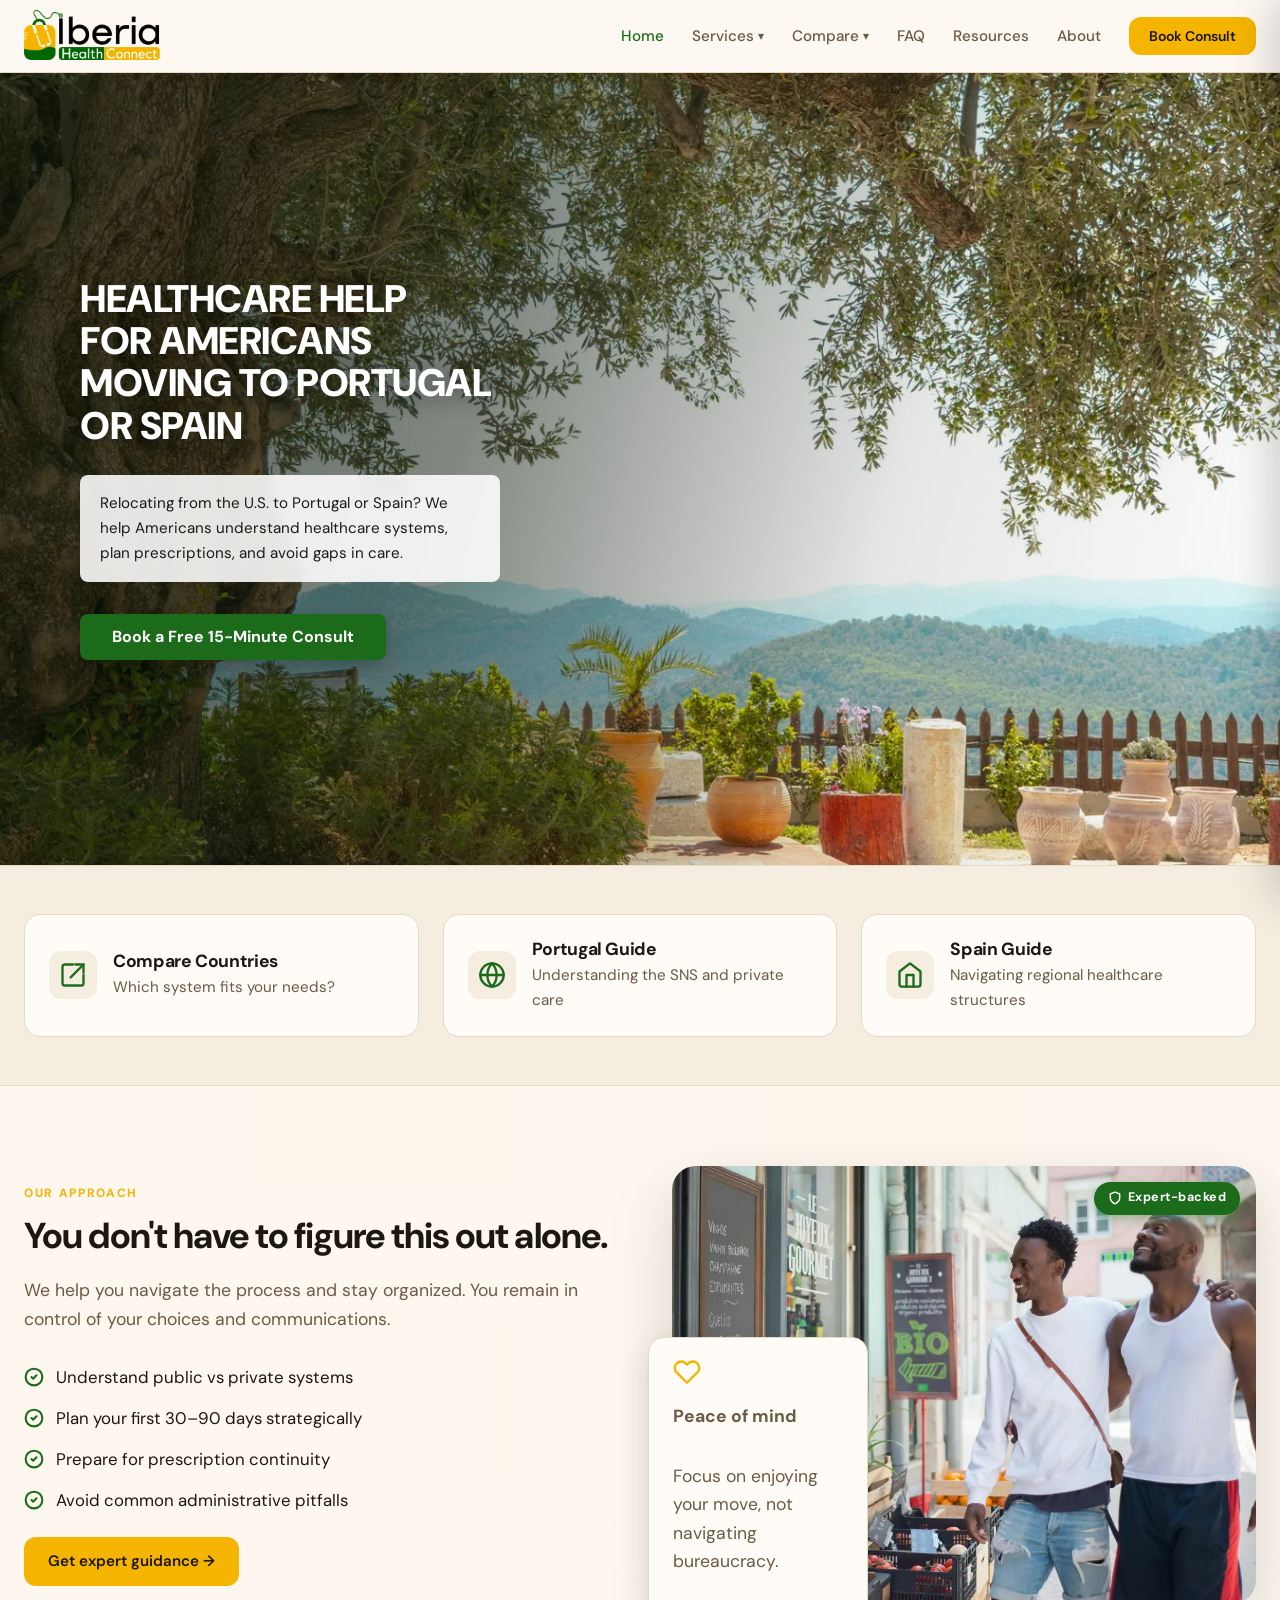
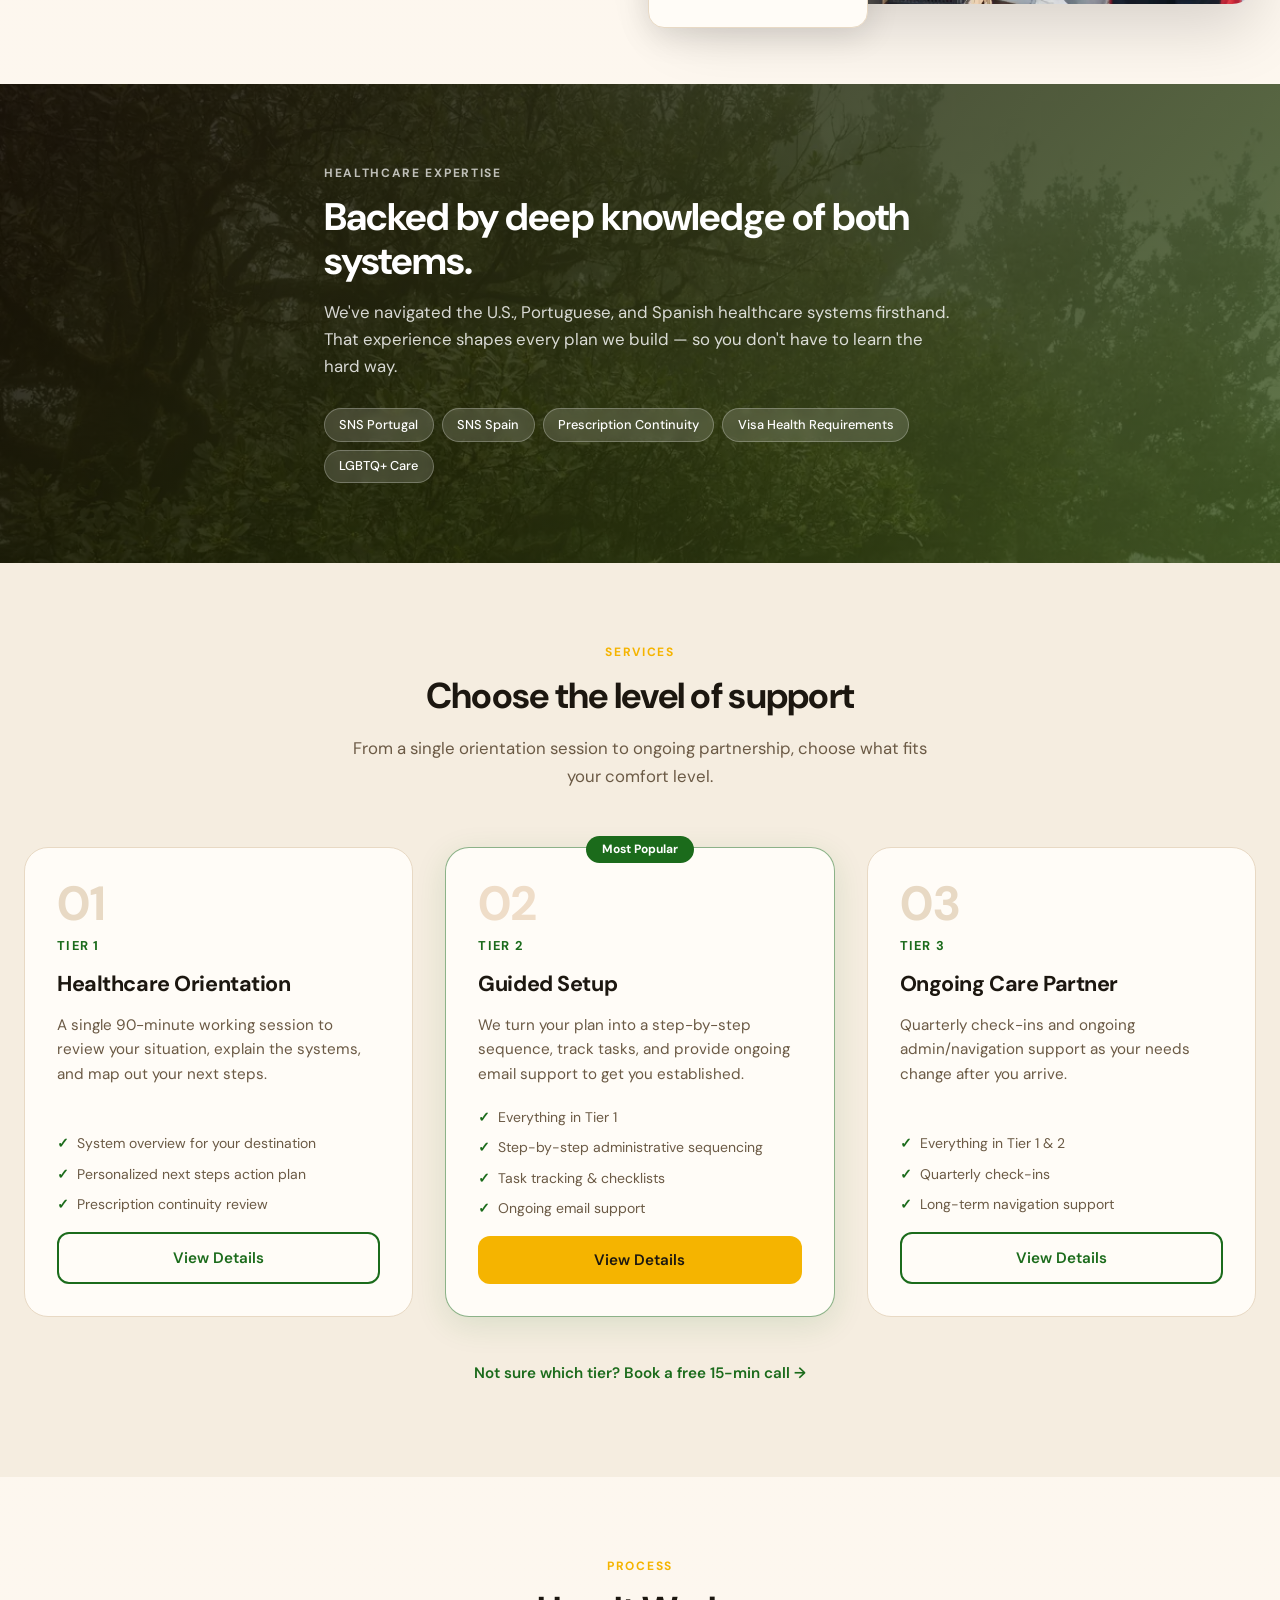
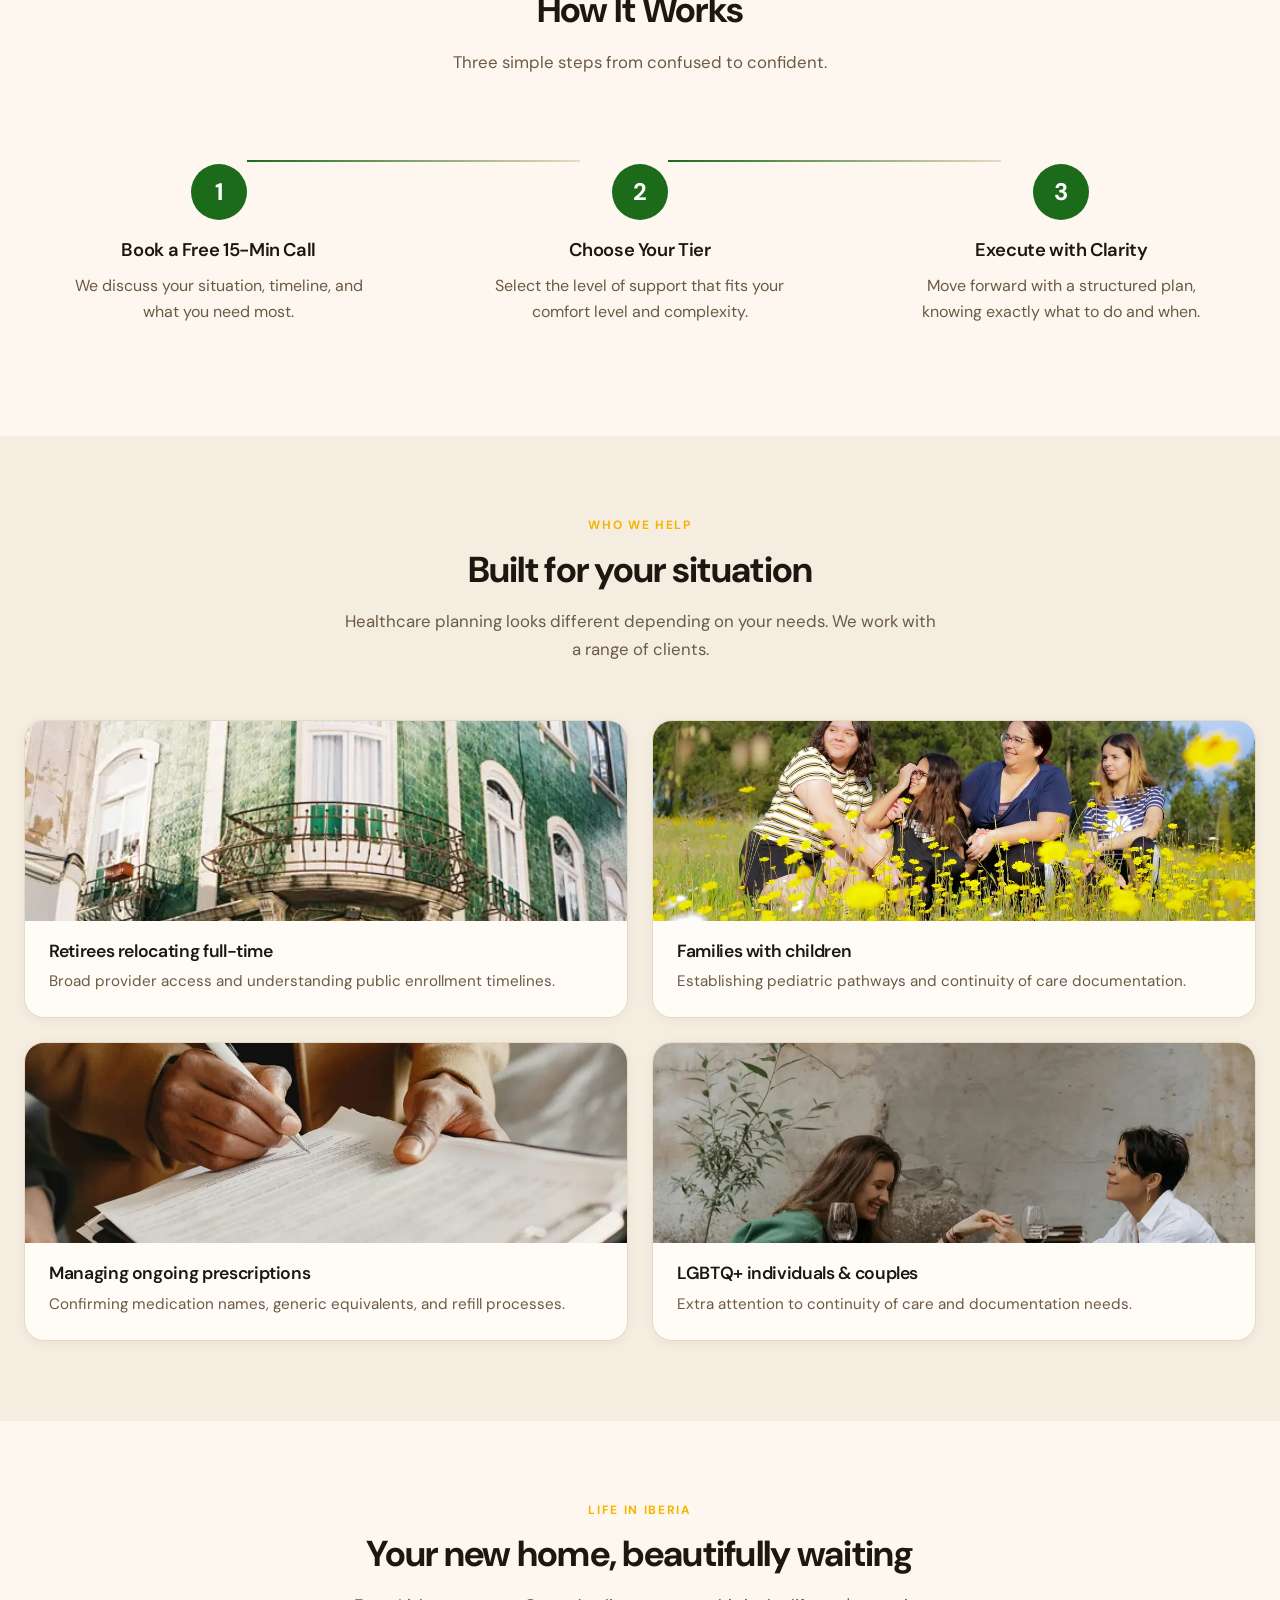
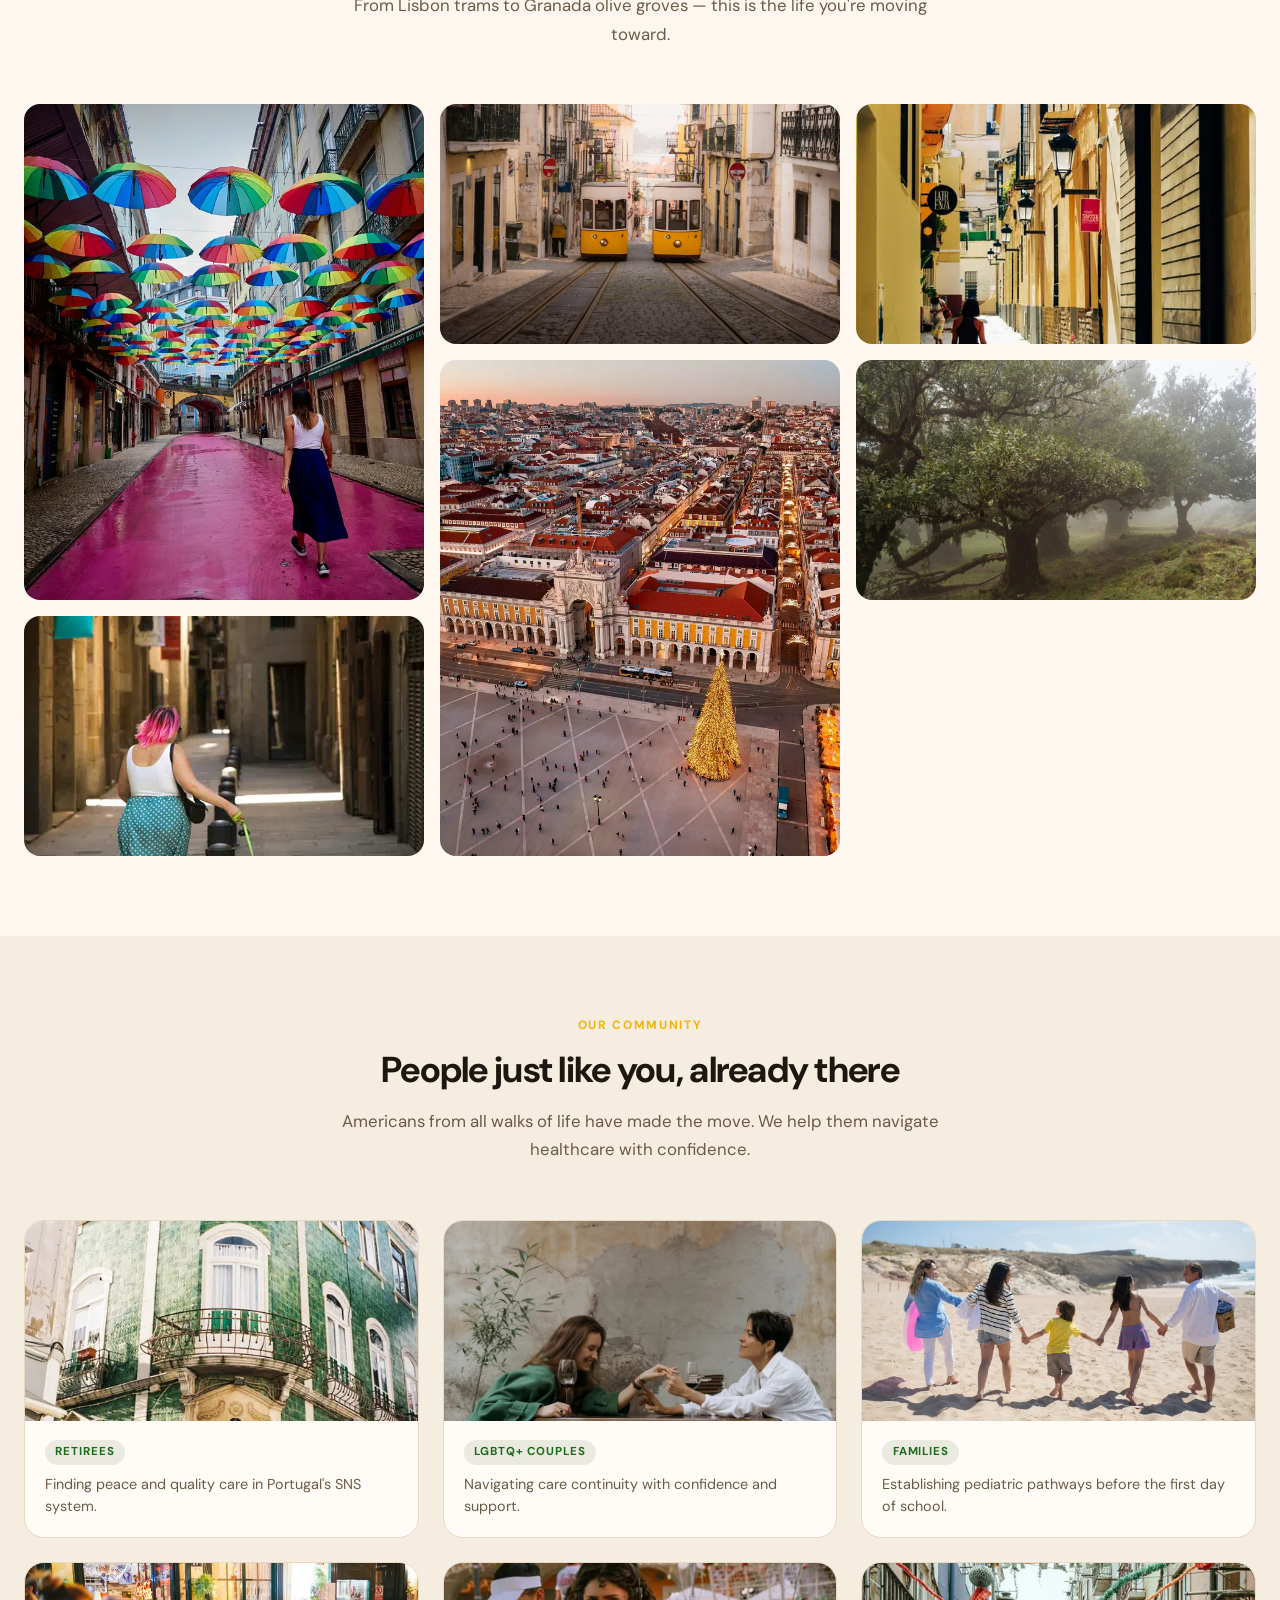
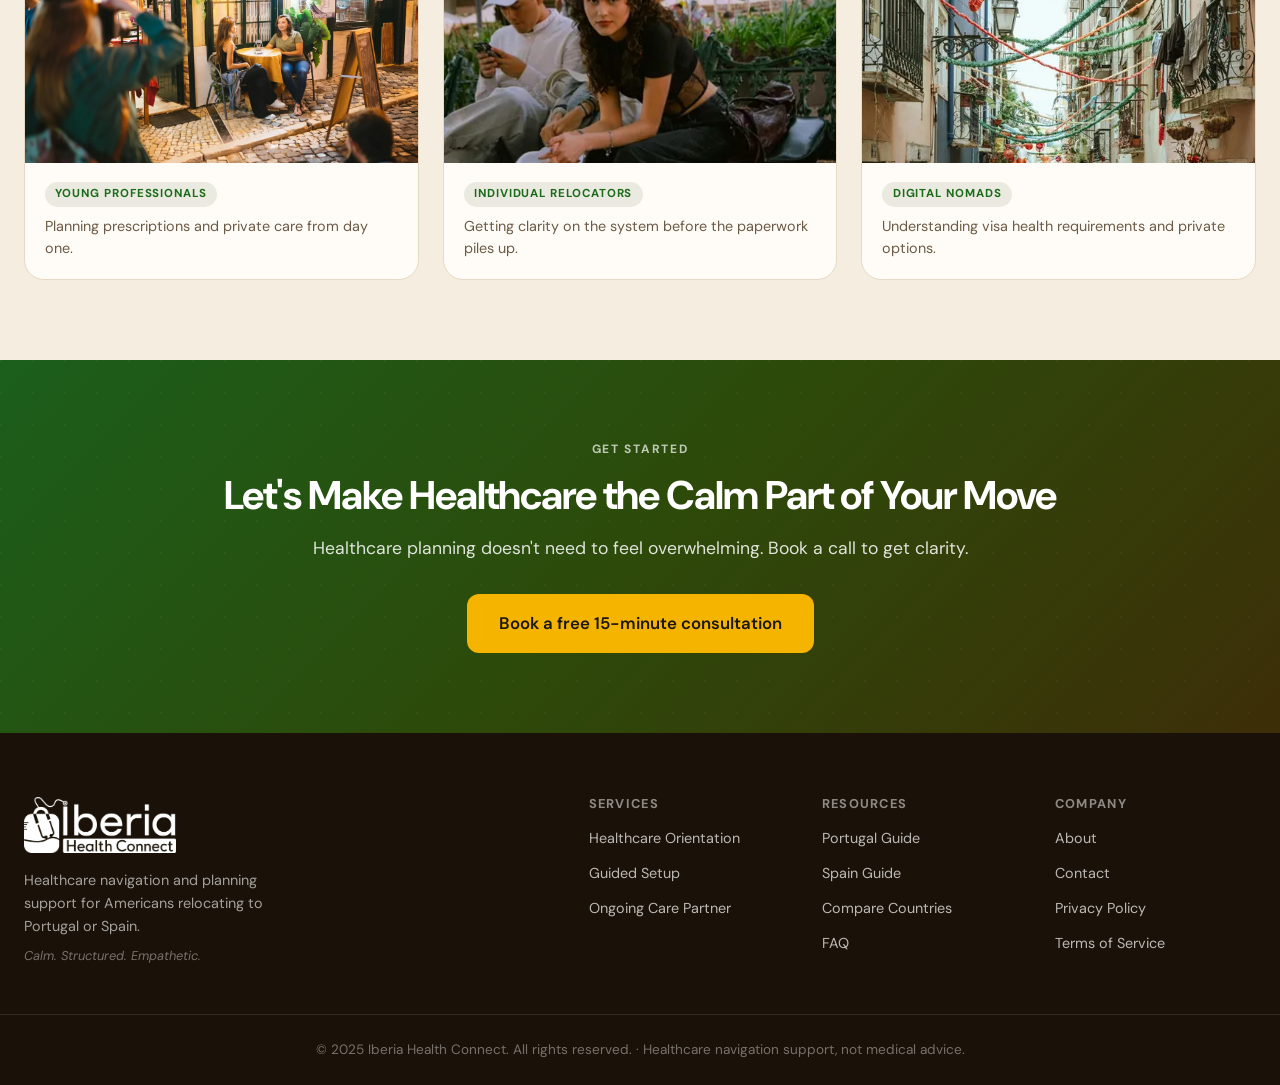
==== commit bff8c09b: "hosting: add meta descriptions all pages, .htaccess caching, upload checklist, .gitignore" ====
--- a/index.html
+++ b/index.html
@@ -3,6 +3,7 @@
 <head>
   <meta charset="UTF-8" />
   <meta name="viewport" content="width=device-width, initial-scale=1.0" />
+  <meta name="description" content="Iberia Health Connect helps Americans navigate healthcare in Portugal and Spain. Book a free 15-minute consultation today." />
   <link rel="icon" type="image/svg+xml" href="favicon.svg" />
   <title>Iberia Health Connect – Healthcare for Americans in Portugal & Spain</title>
   <link rel="preconnect" href="https://fonts.googleapis.com">
--- a/css/style.css
+++ b/css/style.css
@@ -1,18 +1,18 @@
 /* ===== THEME VARIABLES ===== */
 :root {
-  --background: #ffffff;
-  --foreground: #000000;
-  --card: #ffffff;
-  --card-foreground: #000000;
+  --background: #fdf8f2;
+  --foreground: #1c1710;
+  --card: #fffcf7;
+  --card-foreground: #1c1710;
   --primary: #1b6b1b;
   --primary-foreground: #ffffff;
-  --secondary: #f0f7f0;
-  --secondary-foreground: #000000;
-  --muted: #f0f7f0;
-  --muted-foreground: #4a4a4a;
+  --secondary: #f5ede0;
+  --secondary-foreground: #1c1710;
+  --muted: #f5ede0;
+  --muted-foreground: #6b5a45;
   --accent: #f5b400;
-  --accent-foreground: #000000;
-  --border: #d4e8d4;
+  --accent-foreground: #1c1710;
+  --border: #e8d9c4;
   --radius: 0.75rem;
   --font-sans: 'DM Sans', sans-serif;
   --font-serif: 'Nekst', 'DM Sans', sans-serif;
@@ -28,6 +28,12 @@
   line-height: 1.6;
   -webkit-font-smoothing: antialiased;
   overflow-x: hidden;
+  /* Subtle warm tint across the whole page */
+  background-image: linear-gradient(
+    180deg,
+    rgba(255, 220, 150, 0.04) 0%,
+    rgba(255, 200, 100, 0.02) 100%
+  );
 }
 img { max-width: 100%; display: block; }
 a { color: inherit; text-decoration: none; }
@@ -70,7 +76,7 @@
   cursor: pointer; transition: all 0.2s; border: none; text-decoration: none;
 }
 .btn-accent { background: var(--accent); color: var(--accent-foreground); }
-.btn-accent:hover { background: #d49e00; transform: translateY(-1px); box-shadow: 0 4px 12px rgba(245,180,0,0.35); }
+.btn-accent:hover { background: #e0a500; transform: translateY(-1px); box-shadow: 0 4px 16px rgba(245,180,0,0.45); }
 .btn-outline { background: transparent; color: var(--primary); border: 2px solid var(--primary); }
 .btn-outline:hover { background: var(--primary); color: white; }
 .btn-ghost { background: transparent; color: var(--primary); font-weight: 600; }
@@ -81,7 +87,7 @@
 /* ===== NAVBAR ===== */
 .navbar {
   position: sticky; top: 0; z-index: 100;
-  background: rgba(255,255,255,0.95); backdrop-filter: blur(12px);
+  background: rgba(253,248,242,0.96); backdrop-filter: blur(12px);
   border-bottom: 1px solid var(--border);
 }
 .nav-inner {
@@ -446,14 +452,14 @@
 
 /* ===== CTA BANNER ===== */
 .cta-banner {
-  background: linear-gradient(135deg, var(--primary) 0%, #0f3f0f 100%);
+  background: linear-gradient(135deg, #1b5e1b 0%, #2d4a0a 50%, #3d2e08 100%);
   color: white; padding: 5rem 0; text-align: center;
 }
 .cta-title { font-size: 2.5rem; color: white; margin-bottom: 1rem; }
 .cta-banner p { font-size: 1.1rem; color: rgba(255,255,255,0.85); margin-bottom: 2rem; }
 
 /* ===== FOOTER ===== */
-.footer { background: var(--foreground); color: rgba(255,255,255,0.8); padding: 4rem 0 0; }
+.footer { background: #1a1208; color: rgba(255,255,255,0.82); padding: 4rem 0 0; }
 .footer-inner { display: grid; grid-template-columns: 1.5fr 2fr; gap: 4rem; padding-bottom: 3rem; }
 .footer-brand p { font-size: 0.9rem; color: rgba(255,255,255,0.6); margin-top: 1rem; max-width: 280px; }
 .footer-logo { height: 56px; width: auto; object-fit: contain; filter: brightness(0) invert(1); }
@@ -466,7 +472,7 @@
 .footer-bottom p { font-size: 0.85rem; color: rgba(255,255,255,0.4); }
 
 /* ===== PAGE HERO (inner pages) ===== */
-.page-hero { background: linear-gradient(135deg, var(--primary) 0%, #0f3f0f 100%); color: white; padding: 5rem 0 4rem; }
+.page-hero { background: linear-gradient(135deg, #1b5e1b 0%, #2d4a0a 50%, #3d2e08 100%); color: white; padding: 5rem 0 4rem; }
 .page-hero h1 { font-size: clamp(2rem, 4vw, 3rem); color: white; margin-bottom: 1rem; }
 .page-hero p { font-size: 1.15rem; color: rgba(255,255,255,0.85); max-width: 640px; }
 .breadcrumb { font-size: 0.85rem; color: rgba(255,255,255,0.6); margin-bottom: 1rem; }
@@ -1165,7 +1171,7 @@
 .expertise-banner { position: relative; padding: 5rem 0; overflow: hidden; color: white; }
 .expertise-bg { position: absolute; inset: 0; }
 .expertise-img { width: 100%; height: 100%; object-fit: cover; object-position: center top; }
-.expertise-overlay { position: absolute; inset: 0; background: linear-gradient(135deg, rgba(0,0,0,0.88) 0%, rgba(27,107,27,0.7) 100%); }
+.expertise-overlay { position: absolute; inset: 0; background: linear-gradient(135deg, rgba(20,12,4,0.88) 0%, rgba(45,74,10,0.72) 100%); }
 .expertise-content { position: relative; z-index: 2; max-width: 680px; }
 .expertise-title { font-size: clamp(1.75rem, 3vw, 2.5rem); color: white; margin-bottom: 1rem; }
 .expertise-content p { color: rgba(255,255,255,0.82); font-size: 1.05rem; margin-bottom: 1.75rem; }
